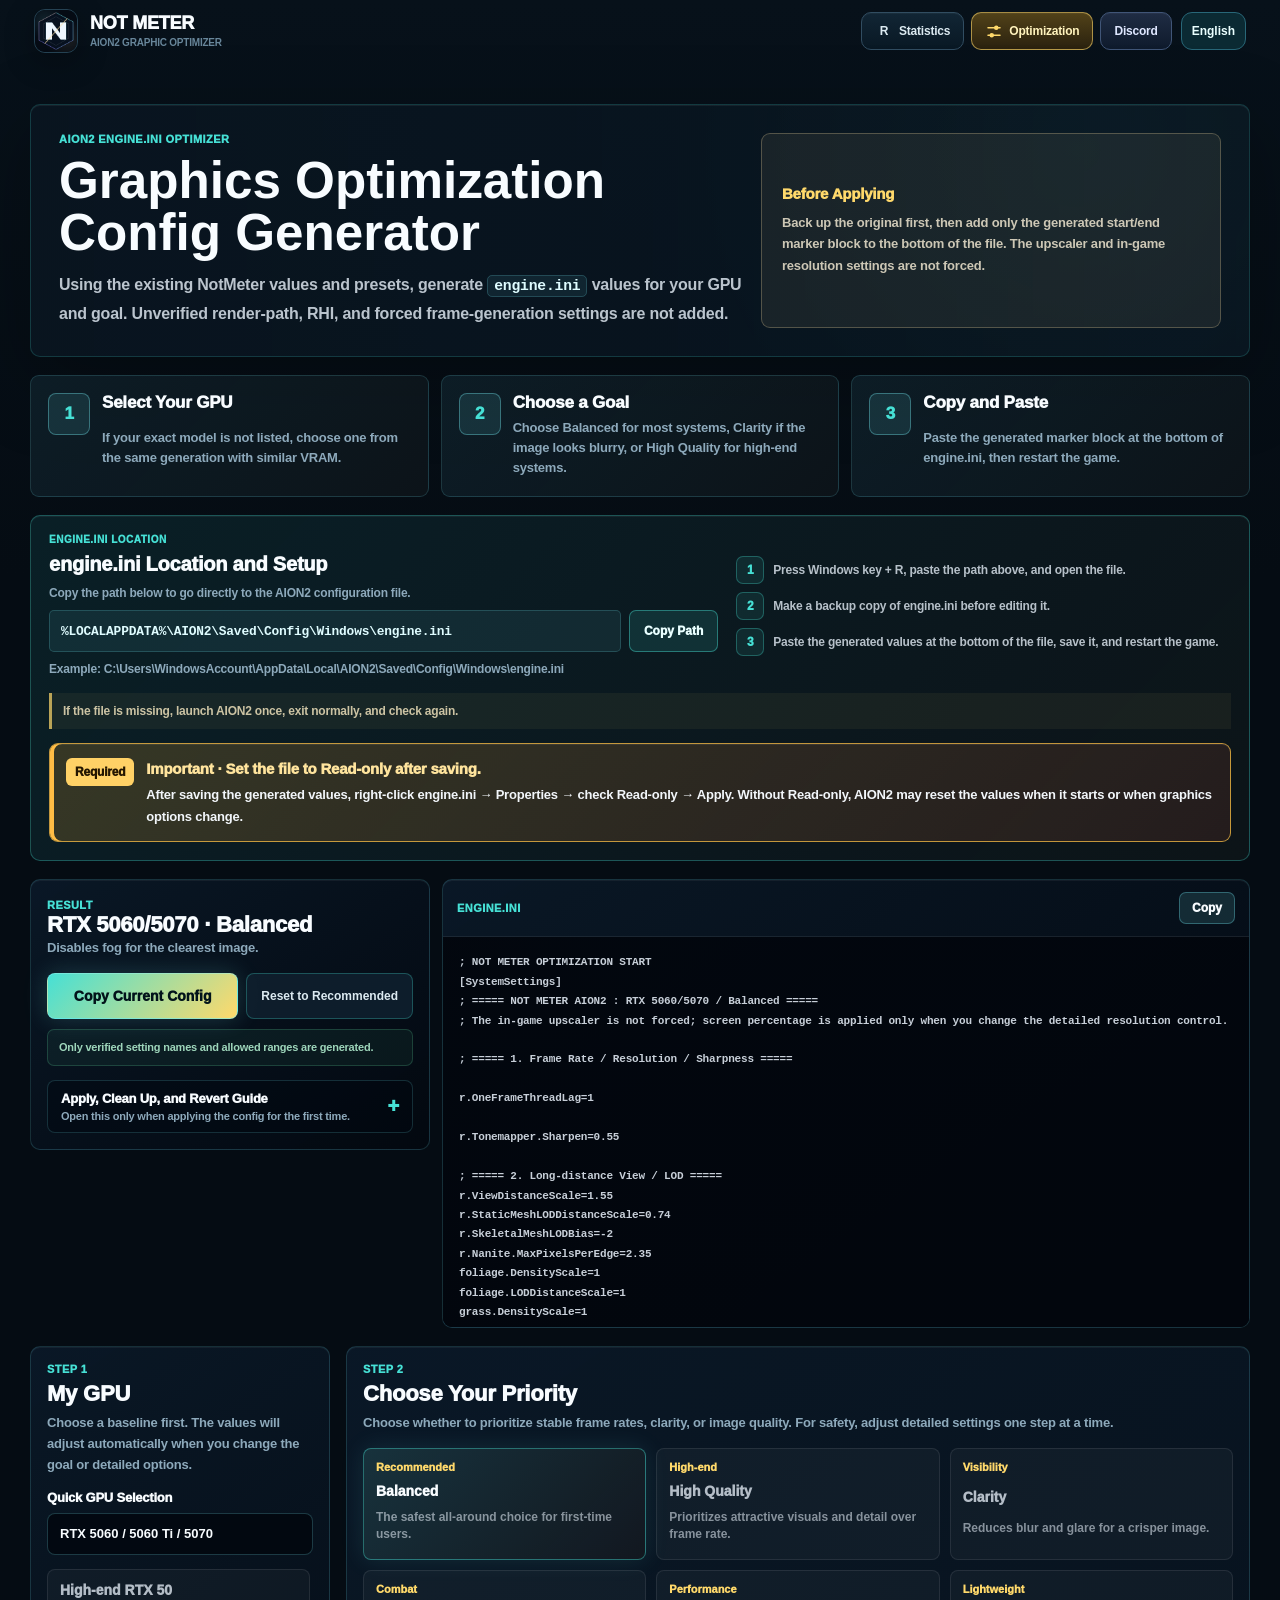
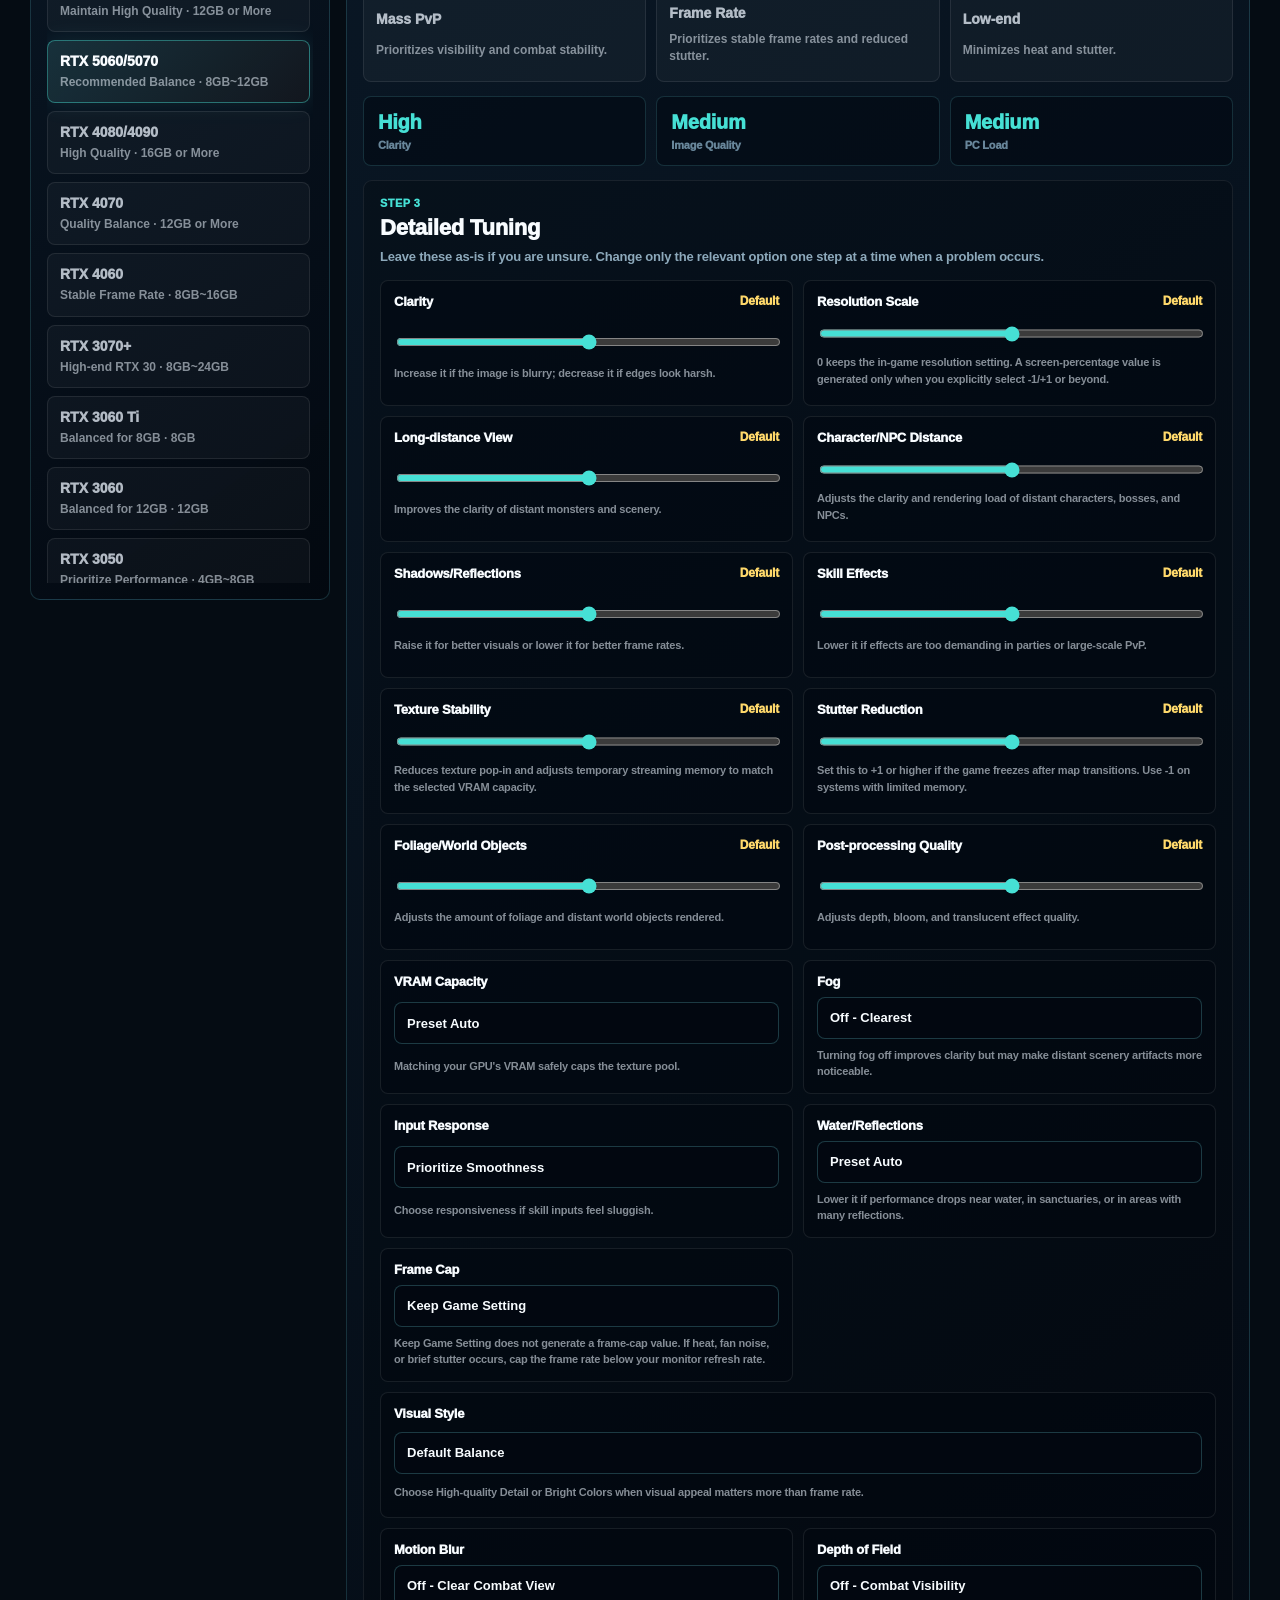
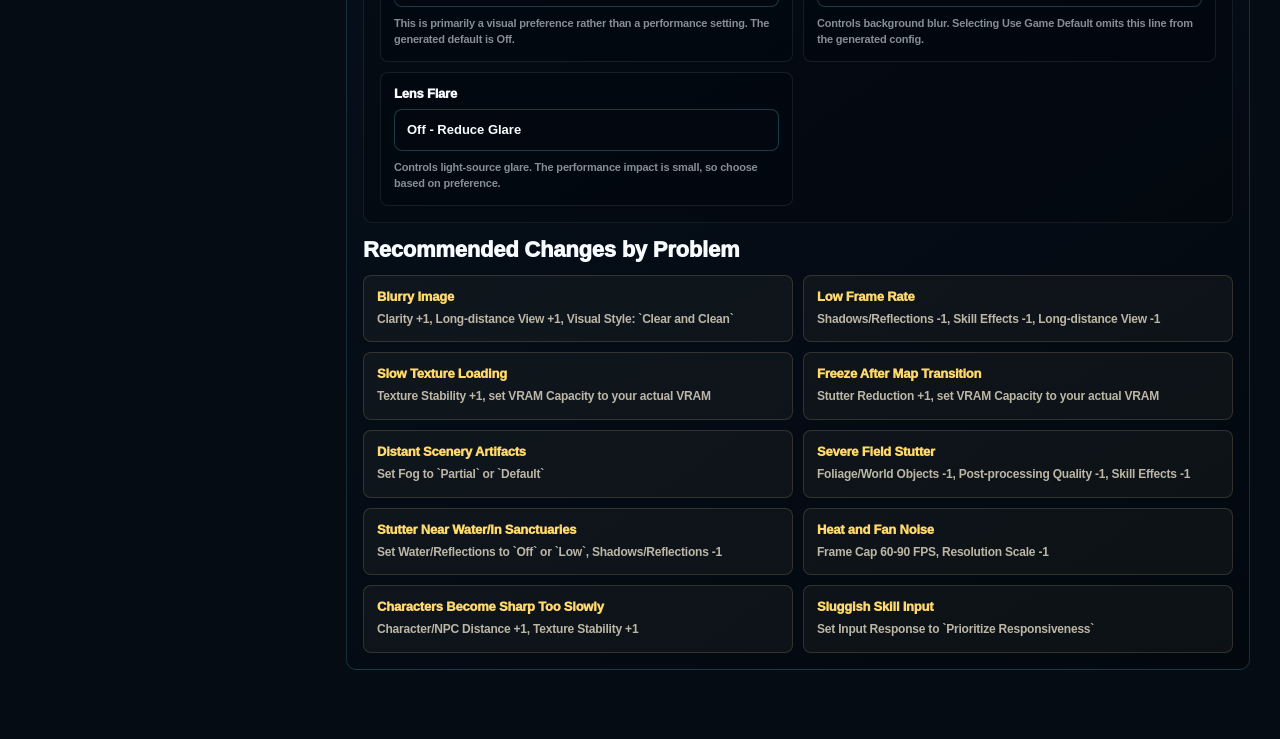
==== docs/optimization.html @ 6a78dea5 "NotMeter 통계 페이지 갱신: optimization.html" ====
<!doctype html>
<html lang="ko">
<head>
  <meta charset="utf-8" />
  <meta name="viewport" content="width=device-width, initial-scale=1" />
  <meta name="theme-color" content="#07111a" />
  <title>아이온2 그래픽 최적화 설정 생성기 | NOT METER</title>
  <meta name="description" content="아이온2 engine.ini 그래픽 최적화 값을 그래픽카드, 목적, 선명도, 해상도 스케일, 캐릭터 표시 거리, 물/반사, 프레임 제한, VRAM 기준에 맞춰 쉽게 생성합니다." />
  <meta name="robots" content="index, follow, max-image-preview:large" />
  <meta name="google-adsense-account" content="ca-pub-7318383767094918" />
  <meta property="og:type" content="website" />
  <meta property="og:title" content="아이온2 그래픽 최적화 설정 생성기" />
  <meta property="og:description" content="기존 NotMeter 최적화 프리셋을 기반으로 안전한 engine.ini 설정을 생성합니다." />
  <meta property="og:url" content="https://notmeter.com/optimization.html" />
  <meta property="og:image" content="https://notmeter.com/assets/og.png" />
  <meta name="twitter:card" content="summary_large_image" />
  <link rel="canonical" href="https://notmeter.com/optimization.html" />
  <link rel="icon" href="./assets/notmeter-icon.png" type="image/png" />
  <script>
    if (new URLSearchParams(location.search).get("embed") === "1") {
      document.documentElement.classList.add("optimization-embed");
    }
  </script>
  <link rel="stylesheet" href="./assets/app.css?v=20260807-2" />
  <link rel="stylesheet" href="./assets/optimization.css?v=20260807-3" />
</head>
<body>
  <div class="page-shell optimization-shell">
    <header class="topbar optimization-topbar">
      <a class="brand optimization-brand" href="./" aria-label="NotMeter 통계 홈">
        <img class="brand-icon" src="./assets/notmeter-icon.png" width="44" height="44" alt="" />
        <span>
          <strong class="optimization-brand-title">NOT METER</strong>
          <small>AION2 GRAPHIC OPTIMIZER</small>
        </span>
      </a>
      <div class="topbar-actions">
        <nav class="service-links optimization-links" aria-label="NotMeter 바로가기">
          <a class="service-link optimization-home-link" href="./">
            <span class="service-link-icon" aria-hidden="true">R</span>
            <span class="service-link-label" data-opt-i18n="ranking">통계</span>
          </a>
          <a class="service-link optimization-link active" href="./optimization.html" aria-current="page">
            <span class="service-link-icon optimization-link-icon" aria-hidden="true">
              <svg viewBox="0 0 24 24" focusable="false">
                <path d="M4 7h9m4 0h3M4 17h3m4 0h9"></path>
                <circle cx="15" cy="7" r="2"></circle>
                <circle cx="9" cy="17" r="2"></circle>
              </svg>
            </span>
            <span class="service-link-label" data-opt-i18n="optimization">최적화</span>
          </a>
          <a class="service-link discord-link" href="https://discord.com/invite/DuAuuhdrwy" target="_blank" rel="noopener noreferrer">
            <span class="service-link-label">Discord</span>
          </a>
        </nav>
        <button class="ghost-button" id="optimizationLanguage" type="button" aria-label="Switch language">EN</button>
      </div>
    </header>

    <main class="optimizer-page">
      <section class="optimizer-title">
        <div>
          <p class="eyebrow">AION2 ENGINE.INI OPTIMIZER</p>
          <h1>그래픽 최적화 설정 생성기</h1>
          <p class="lead">기존 NotMeter 생성값과 프리셋을 기준으로 그래픽카드와 목적에 맞는 <code>engine.ini</code> 값을 생성합니다. 검증되지 않은 렌더 경로·RHI·프레임 생성 강제값은 추가하지 않습니다.</p>
        </div>
        <div class="policy-note">
          <strong>적용 전 확인</strong>
          <span>적용 전 원본을 백업하고, 생성된 시작/종료 마커 블록만 파일 맨 아래에 추가하세요. 업스케일러와 게임 내 해상도 설정은 강제로 바꾸지 않습니다.</span>
        </div>
      </section>

      <section class="quick-steps" aria-label="빠른 적용 순서">
        <article>
          <b>1</b>
          <strong>그래픽카드 선택</strong>
          <p>정확한 모델이 없으면 같은 세대와 VRAM이 비슷한 항목을 선택합니다.</p>
        </article>
        <article>
          <b>2</b>
          <strong>목적 선택</strong>
          <p>대부분은 균형, 화면이 흐리면 선명도, 고사양은 고화질을 선택합니다.</p>
        </article>
        <article>
          <b>3</b>
          <strong>복사 후 붙여넣기</strong>
          <p>생성된 마커 블록을 engine.ini 맨 아래에 붙여넣고 게임을 재실행합니다.</p>
        </article>
      </section>

      <section class="engine-location-card" aria-label="engine.ini 위치와 적용 방법">
        <div class="engine-location-main">
          <div class="engine-location-title">
            <span>ENGINE.INI LOCATION</span>
            <h2>engine.ini 위치와 적용 방법</h2>
            <p>아래 경로를 그대로 복사하면 아이온2 설정 폴더를 바로 찾을 수 있습니다.</p>
          </div>
          <div class="engine-path-row">
            <code>%LOCALAPPDATA%\AION2\Saved\Config\Windows\engine.ini</code>
            <button id="copyPathButton" type="button">경로 복사</button>
          </div>
          <p class="engine-path-example">실제 경로 예시: C:\Users\Windows계정\AppData\Local\AION2\Saved\Config\Windows\engine.ini</p>
        </div>
        <ol class="engine-location-steps">
          <li><b>1</b><span>윈도우키 + R을 누르고 위 경로를 붙여넣어 파일을 엽니다.</span></li>
          <li><b>2</b><span>수정 전 engine.ini를 복사해 백업합니다.</span></li>
          <li><b>3</b><span>생성값을 파일 맨 아래에 붙여넣고 저장한 뒤 게임을 재실행합니다.</span></li>
        </ol>
        <p class="engine-location-note">파일이 보이지 않으면 아이온2를 한 번 실행한 뒤 정상 종료하고 다시 확인하세요.</p>
        <div class="engine-readonly-alert" role="note">
          <b>필수</b>
          <div>
            <strong>중요 · 저장 후 반드시 파일을 읽기 전용으로 설정하세요.</strong>
            <p>생성값을 저장한 뒤 engine.ini 우클릭 → 속성 → 읽기 전용 체크 → 적용 순서로 설정합니다. 읽기 전용을 설정하지 않으면 아이온2 실행 또는 그래픽 옵션 변경 시 적용값이 초기화될 수 있습니다.</p>
          </div>
        </div>
      </section>

      <section class="result-panel" aria-label="생성 결과와 적용 방법">
        <div class="result-card">
          <div class="result-head">
            <span>RESULT</span>
            <h2 id="resultTitle">RTX 5060 / 5070 균형</h2>
            <p id="resultSummary">균형값으로 생성됩니다.</p>
          </div>
          <div class="result-actions">
            <button class="copy-primary" id="copyButton" type="button">현재 설정 복사</button>
            <button class="reset-button" id="resetButton" type="button">추천값으로 초기화</button>
          </div>
          <p class="config-safety-status" id="configSafetyStatus">검증된 설정 이름과 허용 범위만 생성합니다.</p>
          <details class="result-help">
            <summary>
              <span>적용·정리·되돌리기 안내</span>
              <small>처음 적용할 때만 펼쳐보세요.</small>
            </summary>
            <div class="result-help-content">
              <div class="result-steps">
                <h3>적용 방법</h3>
                <ol>
                  <li><b>윈도우키 + R</b>을 누르고 <code>%localappdata%</code> 입력</li>
                  <li><code>AION2\Saved\Config\Windows\engine.ini</code> 열기</li>
                  <li>기존 파일을 복사해 백업</li>
                  <li>구버전의 무마커 NotMeter 설정은 아래 안내대로 먼저 정리</li>
                  <li>기존 마커 블록이 있으면 시작/종료 마커 범위만 교체</li>
                  <li>아래 생성값을 파일 맨 아래에 붙여넣고 게임 재실행</li>
                </ol>
              </div>
              <div class="legacy-box">
                <b>구버전 설정 정리</b>
                <span>engine.ini에서 다음 구버전 제목을 먼저 찾으세요.</span>
                <code>; ===== NOT METER AION2 그래픽 최적화 :</code>
                <span>이 제목이 있으면 새 값을 바로 덧붙이지 마세요. 백업 후 바로 앞 [SystemSettings]부터 구버전의 마지막 r.CreateShadersOnLoad=... 줄까지만 제거하고, 그 범위 밖의 기존 설정은 유지한 뒤 새 마커 블록을 붙여넣으세요.</span>
              </div>
              <div class="rollback-box">
                <b>되돌리기</b>
                <span><code>; NOT METER OPTIMIZATION START</code>부터 <code>; NOT METER OPTIMIZATION END</code>까지만 삭제한 뒤 게임을 다시 실행하세요. engine.ini 전체를 삭제하지 마세요.</span>
              </div>
            </div>
          </details>
        </div>
        <div class="code-card">
          <div class="code-head">
            <span>ENGINE.INI</span>
            <button id="copyButtonSmall" type="button">복사</button>
          </div>
          <pre><code id="configOutput"></code></pre>
        </div>
      </section>

      <section class="optimizer-workspace">
        <aside class="profile-panel" aria-label="그래픽카드 선택">
          <div class="panel-head">
            <span>STEP 1</span>
            <h2>내 그래픽카드</h2>
            <p>먼저 기준값을 정합니다. 이후 목적과 세부 옵션을 바꾸면 이 값이 자동으로 조정됩니다.</p>
          </div>
          <label class="profile-select-label">
            <span>그래픽카드 빠른 선택</span>
            <select id="gpuSelect"></select>
          </label>
          <div class="profile-grid" id="profileGrid" aria-label="그래픽카드 프리셋 목록"></div>
        </aside>

        <section class="builder-panel" aria-label="최적화 설정 조정">
          <div class="panel-head">
            <span>STEP 2</span>
            <h2>원하는 방향 선택</h2>
            <p>프레임 방어, 선명도, 고화질 중 무엇을 우선할지 고릅니다. 세부 조절은 아래에서 한 단계씩만 바꾸는 것이 안전합니다.</p>
          </div>

          <div class="goal-grid" id="goalGrid" aria-label="추천 목적 선택"></div>

          <div class="tuning-summary" aria-label="현재 선택 요약">
            <article>
              <b id="metricClarity">보통</b>
              <span>선명도</span>
            </article>
            <article>
              <b id="metricQuality">보통</b>
              <span>화질</span>
            </article>
            <article>
              <b id="metricLoad">보통</b>
              <span>PC 부하</span>
            </article>
          </div>

          <div class="control-section">
            <div class="section-title">
              <span>STEP 3</span>
              <h2>세부 조절</h2>
              <p>모르면 그대로 두세요. 문제가 있을 때만 해당 항목을 한 단계씩 조절하면 됩니다.</p>
            </div>

            <div class="control-grid">
              <label class="range-control">
                <span>선명도</span>
                <b data-value-label="sharpness">기본</b>
                <input type="range" min="-2" max="2" step="1" value="0" data-tune="sharpness" />
                <small>흐릿하면 올리고, 외곽선이 거칠면 내립니다.</small>
              </label>
              <label class="range-control">
                <span>해상도 스케일</span>
                <b data-value-label="resolution">기본</b>
                <input type="range" min="-2" max="2" step="1" value="0" data-tune="resolution" />
                <small>0은 게임 내 해상도 설정을 유지합니다. -1/+1 이상을 직접 선택할 때만 화면 비율 값을 생성합니다.</small>
              </label>
              <label class="range-control">
                <span>원거리 시야</span>
                <b data-value-label="distance">기본</b>
                <input type="range" min="-2" max="2" step="1" value="0" data-tune="distance" />
                <small>멀리 있는 몬스터와 배경을 더 선명하게 봅니다.</small>
              </label>
              <label class="range-control">
                <span>캐릭터/NPC 거리</span>
                <b data-value-label="characterDistance">기본</b>
                <input type="range" min="-2" max="2" step="1" value="0" data-tune="characterDistance" />
                <small>멀리 있는 캐릭터, 보스, NPC의 선명도와 표현 부담을 조절합니다.</small>
              </label>
              <label class="range-control">
                <span>그림자/반사</span>
                <b data-value-label="lighting">기본</b>
                <input type="range" min="-2" max="2" step="1" value="0" data-tune="lighting" />
                <small>화질을 올리면 예쁘고, 내리면 프레임이 좋아집니다.</small>
              </label>
              <label class="range-control">
                <span>스킬 이펙트</span>
                <b data-value-label="effects">기본</b>
                <input type="range" min="-2" max="2" step="1" value="0" data-tune="effects" />
                <small>파티/쟁에서 이펙트가 부담되면 낮춥니다.</small>
              </label>
              <label class="range-control">
                <span>텍스처 안정성</span>
                <b data-value-label="texture">기본</b>
                <input type="range" min="-2" max="2" step="1" value="0" data-tune="texture" />
                <small>텍스처 팝인을 줄이고 VRAM에 맞춰 임시 스트리밍 메모리도 함께 조절합니다.</small>
              </label>
              <label class="range-control">
                <span>순간 끊김 방지</span>
                <b data-value-label="stutter">기본</b>
                <input type="range" min="-2" max="2" step="1" value="0" data-tune="stutter" />
                <small>맵 이동 직후 멈춤이 있으면 +1 이상으로 올립니다. 메모리가 부족한 PC는 -1을 사용합니다.</small>
              </label>
              <label class="range-control">
                <span>수풀/필드 오브젝트</span>
                <b data-value-label="foliage">기본</b>
                <input type="range" min="-2" max="2" step="1" value="0" data-tune="foliage" />
                <small>필드 수풀과 원거리 오브젝트 표현량을 조절합니다.</small>
              </label>
              <label class="range-control">
                <span>후처리 깊이</span>
                <b data-value-label="postprocess">기본</b>
                <input type="range" min="-2" max="2" step="1" value="0" data-tune="postprocess" />
                <small>공간감, 빛 번짐, 투명 이펙트 품질을 조절합니다.</small>
              </label>
              <label class="select-control">
                <span>VRAM 기준</span>
                <select data-tune="vram">
                  <option value="auto">프리셋 자동</option>
                  <option value="4">4GB</option>
                  <option value="6">6GB</option>
                  <option value="8">8GB</option>
                  <option value="12">12GB</option>
                  <option value="16">16GB 이상</option>
                </select>
                <small>그래픽카드 VRAM에 맞추면 텍스처 풀을 안전하게 제한합니다.</small>
              </label>
              <label class="select-control">
                <span>안개</span>
                <select data-tune="fog">
                  <option value="off">끄기 - 가장 선명</option>
                  <option value="soft">일부 유지 - 배경 깨짐 완화</option>
                  <option value="on">기본 유지 - 자연스러움</option>
                </select>
                <small>안개를 끄면 선명하지만 멀리 있는 배경 깨짐이 더 보일 수 있습니다.</small>
              </label>
              <label class="select-control">
                <span>입력 반응</span>
                <select data-tune="latency">
                  <option value="smooth">부드러움 우선</option>
                  <option value="responsive">반응속도 우선</option>
                </select>
                <small>스킬 입력 체감이 둔하면 반응속도 우선을 선택합니다.</small>
              </label>
              <label class="select-control">
                <span>물/반사</span>
                <select data-tune="water">
                  <option value="auto">프리셋 자동</option>
                  <option value="off">끄기 - 프레임 우선</option>
                  <option value="low">낮게 - 균형</option>
                  <option value="quality">품질 - 화면 우선</option>
                </select>
                <small>물가, 성역, 반사 많은 지역에서 렉이 있으면 낮춥니다.</small>
              </label>
              <label class="select-control">
                <span>프레임 제한</span>
                <select data-tune="frameLimit">
                  <option value="auto">게임 설정 유지</option>
                  <option value="60">60 FPS</option>
                  <option value="90">90 FPS</option>
                  <option value="120">120 FPS</option>
                  <option value="144">144 FPS</option>
                  <option value="165">165 FPS</option>
                  <option value="240">240 FPS</option>
                </select>
                <small>게임 설정 유지는 프레임 값을 생성하지 않습니다. 발열, 팬소음, 순간 끊김이 있으면 모니터 주사율보다 낮게 제한합니다.</small>
              </label>
              <label class="select-control is-wide">
                <span>화면 분위기</span>
                <select data-tune="mood">
                  <option value="neutral">기본 균형</option>
                  <option value="clean">선명하고 깨끗하게</option>
                  <option value="vivid">화사한 색감</option>
                  <option value="cinematic">고화질 질감</option>
                  <option value="natural">자연스러운 원본 느낌</option>
                </select>
                <small>프레임보다 보기 좋은 화면이 중요하면 고화질 질감이나 화사한 색감을 선택합니다.</small>
              </label>
              <label class="select-control">
                <span>모션 블러</span>
                <select data-tune="motionBlur">
                  <option value="off">끄기 - 선명한 전투 화면</option>
                  <option value="low">낮게 - 움직임 표현 유지</option>
                  <option value="game">게임 기본값 유지</option>
                </select>
                <small>프레임보다 화면 취향에 가까운 항목입니다. 기본 생성값은 끄기입니다.</small>
              </label>
              <label class="select-control">
                <span>심도 효과</span>
                <select data-tune="depthOfField">
                  <option value="off">끄기 - 전투 시인성</option>
                  <option value="on">켜기 - 연출 유지</option>
                  <option value="game">게임 기본값 유지</option>
                </select>
                <small>배경 흐림 연출입니다. 게임 기본값을 선택하면 해당 줄을 생성하지 않습니다.</small>
              </label>
              <label class="select-control">
                <span>렌즈 플레어</span>
                <select data-tune="lensFlare">
                  <option value="off">끄기 - 번짐 감소</option>
                  <option value="on">켜기 - 광원 연출</option>
                  <option value="game">게임 기본값 유지</option>
                </select>
                <small>광원 번짐 효과입니다. 성능 차이는 작고 화면 취향에 따라 선택합니다.</small>
              </label>
            </div>
          </div>

          <div class="problem-guide" aria-label="문제별 조절 방법">
            <h2>문제별로 이렇게 바꾸세요</h2>
            <div>
              <article><b>화면이 흐릿함</b><span>선명도 +1, 원거리 시야 +1, 화면 분위기 `선명하고 깨끗하게`</span></article>
              <article><b>프레임이 떨어짐</b><span>그림자/반사 -1, 스킬 이펙트 -1, 원거리 시야 -1</span></article>
              <article><b>텍스처가 늦게 뜸</b><span>텍스처 안정성 +1, VRAM 기준을 실제 VRAM으로 선택</span></article>
              <article><b>맵 이동 직후 화면이 멈춤</b><span>순간 끊김 방지 +1, VRAM 기준을 실제 VRAM으로 선택</span></article>
              <article><b>배경 깨짐이 거슬림</b><span>안개를 `일부 유지` 또는 `기본 유지`로 변경</span></article>
              <article><b>필드에서 렉이 심함</b><span>수풀/필드 오브젝트 -1, 후처리 깊이 -1, 스킬 이펙트 -1</span></article>
              <article><b>물가/성역에서 렉</b><span>물/반사를 `끄기` 또는 `낮게`, 그림자/반사 -1</span></article>
              <article><b>발열과 팬소음</b><span>프레임 제한 60~90 FPS, 해상도 스케일 -1</span></article>
              <article><b>캐릭터가 늦게 선명해짐</b><span>캐릭터/NPC 거리 +1, 텍스처 안정성 +1</span></article>
              <article><b>스킬 입력이 둔함</b><span>입력 반응을 `반응속도 우선`으로 변경</span></article>
            </div>
          </div>
        </section>

      </section>
    </main>
  </div>

  <script src="./assets/optimization-copy.js?v=20260807-3"></script>
  <script src="./assets/optimization.js?v=20260807-4"></script>
</body>
</html>
---- docs/assets/app.css ----
:root {
  color-scheme: dark;
  --bg: #050c13;
  --surface: #091520;
  --surface-2: #0c1a27;
  --surface-3: #102230;
  --line: #1e394c;
  --line-soft: #142a39;
  --text: #f3f8fb;
  --muted: #8da9bb;
  --muted-2: #68869a;
  --accent: #46e0d5;
  --accent-strong: #25c6bc;
  --cyan: #55d7ff;
  --yellow: #ffd96b;
  --danger: #ff6877;
  --radius: 12px;
  --font: "Pretendard", "SUIT", "Noto Sans KR", "Segoe UI", sans-serif;
}

html[lang="zh-TW"] {
  --font: "Noto Sans TC", "PingFang TC", "Microsoft JhengHei", "Segoe UI", sans-serif;
}

* {
  box-sizing: border-box;
}

html {
  min-width: 0;
  background: var(--bg);
}

body {
  min-height: 100vh;
  margin: 0;
  overflow-x: hidden;
  background:
    radial-gradient(circle at 50% -18%, rgba(25, 83, 105, 0.18), transparent 39rem),
    linear-gradient(180deg, #07111a 0%, var(--bg) 36rem);
  color: var(--text);
  font-family: var(--font);
  font-size: 14px;
  font-weight: 600;
  letter-spacing: -0.015em;
}

body.detail-open {
  overflow: hidden;
}

body.field-boss-view .filter-panel,
body.field-boss-view .custom-cp-panel,
body.field-boss-view .snapshot-bar,
body.field-boss-view .weekly-guide,
body.field-boss-view .ranking-panel {
  display: none !important;
}

body.class-top10-view .filter-panel,
body.class-top10-view .custom-cp-panel,
body.class-top10-view .snapshot-bar,
body.class-top10-view .weekly-guide,
body.class-top10-view .ranking-panel {
  display: none !important;
}

body.optimization-view .filter-panel,
body.optimization-view .custom-cp-panel,
body.optimization-view .snapshot-bar,
body.optimization-view .weekly-guide,
body.optimization-view .ranking-panel {
  display: none !important;
}

button,
select,
input {
  font: inherit;
}

button,
select,
input,
.job-row {
  -webkit-tap-highlight-color: transparent;
}

.ambient {
  position: fixed;
  z-index: -1;
  width: 34rem;
  height: 34rem;
  border-radius: 50%;
  filter: blur(100px);
  opacity: 0.11;
  pointer-events: none;
}

.ambient-one {
  top: 16%;
  left: -24rem;
  background: #34d5ff;
}

.ambient-two {
  right: -25rem;
  bottom: 6%;
  background: #41dacb;
}

.app-shell {
  width: min(1220px, calc(100% - 28px));
  min-height: 100vh;
  margin: 0 auto;
  padding: 18px 0 28px;
}

.sponsor-rail {
  position: absolute;
  top: 94px;
  left: calc(50% + 626px);
  z-index: 2;
  display: none;
  width: 300px;
}

.sponsor-mobile {
  display: none;
  margin: 0 0 10px;
}

.sponsor-ad-link {
  position: relative;
  display: block;
  overflow: hidden;
  width: 300px;
  height: 600px;
  border: 1px solid rgba(223, 179, 63, 0.45);
  border-radius: 14px;
  background: #080b0d;
  box-shadow: 0 18px 54px rgba(0, 0, 0, 0.36);
  transition: border-color 140ms ease, box-shadow 140ms ease, transform 140ms ease;
}

.sponsor-ad-link:hover {
  border-color: rgba(255, 211, 92, 0.78);
  box-shadow: 0 22px 62px rgba(0, 0, 0, 0.48);
  transform: translateY(-2px);
}

.sponsor-ad-link:focus-visible {
  outline: 2px solid var(--accent);
  outline-offset: 3px;
}

.sponsor-ad-link img {
  display: block;
  width: 100%;
  height: 100%;
  object-fit: cover;
}

.sponsor-mobile-link {
  position: relative;
  display: block;
  overflow: hidden;
  width: 100%;
  aspect-ratio: 2 / 1;
  border: 1px solid rgba(223, 179, 63, 0.45);
  border-radius: 11px;
  background: #080b0d;
  box-shadow: 0 12px 34px rgba(0, 0, 0, 0.3);
}

.sponsor-mobile-link:focus-visible {
  outline: 2px solid var(--accent);
  outline-offset: 2px;
}

.sponsor-mobile-link img {
  display: block;
  width: 100%;
  height: 100%;
  object-fit: cover;
}

.sponsor-ad-badge {
  position: absolute;
  top: 8px;
  right: 8px;
  z-index: 1;
  padding: 4px 7px;
  border: 1px solid rgba(255, 255, 255, 0.2);
  border-radius: 999px;
  background: rgba(0, 0, 0, 0.68);
  color: rgba(255, 255, 255, 0.82);
  font-size: 10px;
  font-weight: 700;
  letter-spacing: 0;
}

body.detail-open .sponsor-rail,
body.detail-open .sponsor-mobile {
  visibility: hidden;
}

@media (min-width: 1900px) {
  .sponsor-rail {
    display: block;
  }
}

@media (max-width: 600px) {
  .sponsor-mobile {
    display: block;
  }
}

.topbar {
  display: flex;
  align-items: center;
  justify-content: space-between;
  min-height: 62px;
  margin-bottom: 14px;
  padding: 0 4px;
}

.brand {
  display: flex;
  min-width: 0;
  align-items: center;
  gap: 13px;
}

.brand-icon {
  width: 44px;
  height: 44px;
  flex: 0 0 auto;
  border: 1px solid #254253;
  border-radius: 11px;
  background: #07131d;
  object-fit: contain;
  box-shadow: 0 8px 30px rgba(0, 0, 0, 0.28);
}

h1,
h2,
p {
  margin: 0;
}

.brand h1 {
  overflow: hidden;
  color: #f8fbfd;
  font-size: clamp(19px, 2.4vw, 24px);
  font-weight: 900;
  line-height: 1.15;
  text-overflow: ellipsis;
  white-space: nowrap;
}

.brand p {
  margin-top: 5px;
  color: #8eadc0;
  font-size: 12.5px;
  font-weight: 700;
}

.topbar-actions {
  display: flex;
  align-items: center;
  gap: 9px;
}

.service-links {
  display: flex;
  align-items: center;
  gap: 7px;
}

.service-link {
  display: inline-flex;
  height: 38px;
  align-items: center;
  justify-content: center;
  gap: 6px;
  padding: 0 13px;
  border: 1px solid #314d61;
  border-radius: 10px;
  background: linear-gradient(180deg, rgba(18, 38, 54, 0.96), rgba(9, 24, 36, 0.96));
  color: #dceaf1;
  cursor: pointer;
  font-size: 12px;
  font-weight: 900;
  line-height: 1;
  text-decoration: none;
  white-space: nowrap;
  box-shadow: inset 0 1px rgba(255, 255, 255, 0.035);
  transition: border-color 120ms ease, background 120ms ease, color 120ms ease;
}

.optimization-link-icon {
  color: var(--yellow);
  line-height: 1;
}

.optimization-link-icon svg {
  fill: none;
  stroke: currentColor;
  stroke-linecap: round;
  stroke-linejoin: round;
  stroke-width: 2;
}

.optimization-link:hover,
.optimization-link:focus-visible,
.optimization-link.active {
  border-color: rgba(255, 217, 107, 0.58);
  background: linear-gradient(180deg, rgba(83, 67, 25, 0.98), rgba(43, 34, 15, 0.98));
  color: #fff3bd;
}

.service-link-icon {
  display: grid;
  width: 18px;
  height: 18px;
  flex: 0 0 auto;
  place-items: center;
}

.service-link-icon svg {
  display: block;
  width: 18px;
  height: 18px;
  fill: currentColor;
  transform: translateY(0.5px);
}

.download-icon svg {
  fill: none;
  stroke: currentColor;
  stroke-linecap: round;
  stroke-linejoin: round;
  stroke-width: 2.2;
}

.field-boss-link-icon img {
  display: block;
  width: 18px;
  height: 18px;
  object-fit: contain;
}

.service-link-label {
  display: block;
  height: 18px;
  line-height: 18px;
}

.discord-link {
  border-color: #405577;
  background: linear-gradient(180deg, rgba(32, 45, 69, 0.96), rgba(15, 27, 45, 0.96));
  color: #dfe7ff;
}

.field-boss-link {
  border-color: #6f3d49;
  background: linear-gradient(180deg, rgba(76, 31, 42, 0.96), rgba(38, 18, 28, 0.96));
  color: #ffe4e8;
}

.class-top10-link {
  border-color: #80672a;
  background: linear-gradient(180deg, rgba(74, 58, 20, 0.96), rgba(38, 30, 13, 0.96));
  color: #ffe9a0;
}

.class-top10-link:hover,
.class-top10-link.active {
  border-color: #d1a93d;
  background: linear-gradient(180deg, rgba(103, 79, 24, 0.98), rgba(52, 40, 15, 0.98));
  color: #fff7d1;
}

.class-top10-link-icon {
  border: 1px solid rgba(255, 220, 105, 0.55);
  border-radius: 5px;
  color: #ffdd69;
  font-size: 8px;
  font-variant-numeric: tabular-nums;
  font-weight: 950;
}

.field-boss-link:hover,
.field-boss-link.active {
  border-color: #dc6979;
  background: linear-gradient(180deg, rgba(108, 39, 53, 0.98), rgba(55, 22, 34, 0.98));
  color: #fff;
}

.download-link {
  border-color: #28736f;
  background: linear-gradient(180deg, rgba(20, 70, 69, 0.94), rgba(10, 42, 44, 0.96));
  color: #dffffb;
}

.optimization-surface {
  display: grid;
  gap: 10px;
  margin-bottom: 14px;
}

.optimization-surface[hidden] {
  display: none;
}

.optimization-surface-heading {
  display: flex;
  min-height: 70px;
  align-items: center;
  justify-content: space-between;
  gap: 18px;
  padding: 13px 15px;
  border: 1px solid rgba(255, 217, 107, 0.3);
  border-radius: var(--radius);
  background:
    linear-gradient(115deg, rgba(255, 217, 107, 0.075), transparent 32rem),
    rgba(9, 22, 33, 0.96);
  box-shadow: inset 4px 0 0 rgba(255, 217, 107, 0.88);
}

.optimization-surface-heading > div {
  min-width: 0;
}

.optimization-surface-kicker {
  display: block;
  margin-bottom: 4px;
  color: #d8b84f;
  font-size: 9px;
  font-weight: 950;
  letter-spacing: 0.15em;
}

.optimization-surface-heading h2 {
  color: #fff8df;
  font-size: 18px;
  font-weight: 950;
}

.optimization-surface-heading p {
  margin-top: 5px;
  color: var(--muted);
  font-size: 11.5px;
  font-weight: 650;
  line-height: 1.5;
}

.optimization-frame-shell {
  min-width: 0;
  overflow: hidden;
}

.optimization-frame-shell iframe {
  display: block;
  width: 100%;
  min-height: 820px;
  border: 0;
  background: transparent;
}

.discord-link:hover {
  border-color: #627dab;
  background: linear-gradient(180deg, rgba(44, 59, 89, 0.98), rgba(20, 35, 57, 0.98));
  color: #fff;
}

.download-link:hover {
  border-color: #39aaa2;
  background: linear-gradient(180deg, rgba(24, 91, 87, 0.98), rgba(11, 52, 53, 0.98));
  color: #fff;
}

.service-link:focus-visible {
  outline: 2px solid var(--accent);
  outline-offset: 2px;
}

.live-pill,
.ghost-button {
  min-height: 38px;
  border: 1px solid #286778;
  border-radius: 11px;
  background: rgba(12, 47, 56, 0.84);
  color: #eaffff;
}

.live-pill {
  display: flex;
  align-items: center;
  gap: 8px;
  padding: 0 14px;
  white-space: nowrap;
}

.live-pill strong {
  color: #fff;
  font-weight: 900;
}

.live-dot {
  width: 7px;
  height: 7px;
  border-radius: 50%;
  background: var(--accent);
  box-shadow: 0 0 10px rgba(70, 224, 213, 0.8);
}

.ghost-button {
  display: inline-flex;
  flex: 0 0 auto;
  align-items: center;
  justify-content: center;
  min-width: 42px;
  padding: 0 10px;
  cursor: pointer;
  font-size: 12px;
  font-weight: 900;
  white-space: nowrap;
  word-break: keep-all;
  transition: border-color 120ms ease, background 120ms ease;
}

.ghost-button:hover {
  border-color: #42b4bf;
  background: rgba(18, 65, 74, 0.96);
}

.field-boss-surface {
  display: grid;
  gap: 10px;
  margin-bottom: 14px;
}

.field-boss-surface[hidden] {
  display: none;
}

.field-boss-heading,
.field-boss-controls,
.field-boss-snapshot,
.field-boss-content {
  border: 1px solid var(--line);
  border-radius: var(--radius);
  background: rgba(9, 22, 33, 0.94);
}

.field-boss-heading {
  display: flex;
  min-height: 64px;
  align-items: center;
  justify-content: space-between;
  gap: 18px;
  padding: 12px 14px;
  box-shadow: inset 4px 0 0 #e66e7f;
}

.field-boss-heading-copy {
  display: flex;
  min-width: 0;
  align-items: center;
  gap: 12px;
}

.field-boss-heading-icon {
  display: grid;
  width: 42px;
  height: 42px;
  flex: 0 0 auto;
  place-items: center;
  border: 1px solid rgba(230, 110, 127, 0.5);
  border-radius: 10px;
  background: rgba(80, 25, 37, 0.62);
}

.field-boss-heading-icon img {
  width: 29px;
  height: 29px;
  object-fit: contain;
}

.field-boss-heading h2 {
  color: #f8fbfd;
  font-size: 17px;
  font-weight: 900;
}

.field-boss-heading p {
  margin-top: 5px;
  color: var(--muted);
  font-size: 11.5px;
}

.field-boss-back-button {
  min-width: 142px;
}

.field-boss-controls {
  display: grid;
  grid-template-columns: minmax(260px, 1fr) auto;
  align-items: end;
  gap: 10px;
  padding: 10px 14px;
}

.field-boss-server-field {
  position: relative;
}

.field-boss-server-field > label {
  padding-left: 2px;
  color: #7f9bac;
  font-size: 10.5px;
  font-weight: 800;
}

.field-boss-server-search {
  position: relative;
}

.field-boss-server-search-icon {
  position: absolute;
  z-index: 1;
  top: 50%;
  left: 13px;
  width: 11px;
  height: 11px;
  border: 2px solid #6e93a5;
  border-radius: 50%;
  pointer-events: none;
  transform: translateY(-58%);
}

.field-boss-server-search-icon::after {
  position: absolute;
  right: -5px;
  bottom: -3px;
  width: 5px;
  height: 2px;
  border-radius: 2px;
  background: #6e93a5;
  content: "";
  transform: rotate(45deg);
}

.field-boss-server-search input {
  width: 100%;
  height: 38px;
  padding: 0 12px 0 36px;
  border: 1px solid #29485d;
  border-radius: 8px;
  outline: none;
  background: #0b1925;
  color: #f3f8fb;
  font: inherit;
  font-size: 13px;
  font-weight: 800;
}

.field-boss-server-search input:focus {
  border-color: #3ccdc4;
  box-shadow: 0 0 0 2px rgba(60, 205, 196, 0.13);
}

.field-boss-server-results {
  position: absolute;
  z-index: 80;
  top: calc(100% + 6px);
  right: 0;
  left: 0;
  display: grid;
  max-height: 268px;
  grid-template-columns: repeat(2, minmax(0, 1fr));
  gap: 5px;
  padding: 7px;
  overflow-y: auto;
  border: 1px solid #31566a;
  border-radius: 9px;
  background: rgba(7, 18, 27, 0.99);
  box-shadow: 0 16px 38px rgba(0, 0, 0, 0.46);
}

.field-boss-server-option {
  display: flex;
  min-width: 0;
  height: 34px;
  align-items: center;
  justify-content: space-between;
  gap: 8px;
  padding: 0 10px;
  border: 1px solid #203e50;
  border-radius: 7px;
  background: #0c1d2a;
  color: #dcebf2;
  cursor: pointer;
  text-align: left;
}

.field-boss-server-option:hover,
.field-boss-server-option.active {
  border-color: #3ccdc4;
  background: rgba(21, 65, 72, 0.98);
  color: #ffffff;
}

.field-boss-server-option[aria-selected="true"] {
  box-shadow: inset 3px 0 0 #e66e7f;
}

.field-boss-server-option strong {
  overflow: hidden;
  font-size: 12px;
  font-weight: 900;
  text-overflow: ellipsis;
  white-space: nowrap;
}

.field-boss-server-option span {
  flex: 0 0 auto;
  color: #7293a5;
  font-size: 9.5px;
  font-weight: 800;
}

.field-boss-server-no-results {
  grid-column: 1 / -1;
  padding: 13px 10px;
  color: var(--muted);
  font-size: 11px;
  font-weight: 800;
  text-align: center;
}

.field-boss-snapshot {
  display: flex;
  min-height: 54px;
  align-items: center;
  justify-content: space-between;
  gap: 18px;
  padding: 10px 14px 10px 18px;
  border-color: #315060;
  background: rgba(8, 27, 39, 0.88);
  box-shadow: inset 4px 0 0 #e66e7f;
}

.field-boss-snapshot[hidden] {
  display: none;
}

.field-boss-snapshot > div:first-child {
  min-width: 0;
}

.field-boss-snapshot strong {
  display: block;
  overflow: hidden;
  color: #f2f8fb;
  font-size: 13px;
  font-weight: 900;
  text-overflow: ellipsis;
  white-space: nowrap;
}

.field-boss-snapshot span {
  display: block;
  margin-top: 3px;
  color: var(--muted);
  font-size: 10.5px;
}

.field-boss-snapshot-meta {
  flex: 0 0 auto;
  text-align: right;
}

.field-boss-snapshot-meta strong {
  color: #f3c2c9;
}

.field-boss-state {
  display: flex;
  min-height: 230px;
  align-items: center;
  justify-content: center;
  gap: 10px;
  flex-direction: column;
  border: 1px solid var(--line);
  border-radius: var(--radius);
  background: rgba(7, 17, 26, 0.76);
  color: var(--muted);
  text-align: center;
}

.field-boss-state[hidden] {
  display: none;
}

.field-boss-error-state strong {
  color: #f1f7fa;
  font-size: 15px;
}

.field-boss-error-state p {
  color: #91aebe;
  font-size: 11px;
}

.field-boss-content {
  overflow: hidden;
}

.field-boss-content[hidden] {
  display: none;
}

.field-boss-tabs {
  display: grid;
  grid-template-columns: repeat(6, minmax(0, 1fr));
  gap: 7px;
  padding: 10px;
  border-bottom: 1px solid var(--line);
  background: #0a1722;
}

.field-boss-tab {
  display: inline-flex;
  min-width: 0;
  height: 38px;
  align-items: center;
  justify-content: center;
  gap: 6px;
  padding: 0 8px;
  border: 1px solid #2a4355;
  border-radius: 9px;
  background: rgba(17, 35, 49, 0.8);
  color: #91a8b7;
  cursor: pointer;
  font-size: 11px;
  font-weight: 900;
  white-space: nowrap;
}

.field-boss-tab-count {
  min-width: 19px;
  padding: 2px 5px;
  border-radius: 999px;
  background: rgba(255, 255, 255, 0.06);
  color: #b5c8d2;
  font-size: 9px;
}

.field-boss-tab.has-data {
  border-color: rgba(104, 177, 185, 0.52);
  color: #d7edf0;
}

.field-boss-tab.active {
  border-color: #e66e7f;
  background: rgba(120, 39, 55, 0.5);
  color: #fff;
  box-shadow: inset 0 0 0 1px rgba(255, 167, 178, 0.12);
}

.field-boss-list {
  display: grid;
  grid-template-columns: repeat(2, minmax(0, 1fr));
  gap: 8px;
  padding: 10px;
}

.field-boss-row {
  display: grid;
  min-width: 0;
  min-height: 62px;
  grid-template-columns: 42px minmax(0, 1fr) auto;
  align-items: center;
  gap: 8px;
  padding: 8px 11px;
  border: 1px solid rgba(119, 151, 177, 0.31);
  border-radius: 10px;
  background: rgba(17, 30, 44, 0.88);
}

.field-boss-row.no-time {
  border-color: rgba(119, 151, 177, 0.16);
  background: rgba(13, 23, 34, 0.62);
}

.field-boss-row-icon {
  display: grid;
  width: 34px;
  height: 34px;
  place-items: center;
}

.field-boss-row-icon img {
  width: 27px;
  height: 27px;
  object-fit: contain;
}

.field-boss-row.no-time .field-boss-row-icon {
  opacity: 0.46;
}

.field-boss-row-copy {
  min-width: 0;
}

.field-boss-row-copy strong,
.field-boss-row-copy span {
  display: block;
  overflow: hidden;
  text-overflow: ellipsis;
  white-space: nowrap;
}

.field-boss-row-copy strong {
  color: #eff6fa;
  font-size: 12px;
  font-weight: 900;
}

.field-boss-row-copy span {
  margin-top: 4px;
  color: #7e97a8;
  font-size: 9.5px;
}

.field-boss-row.no-time .field-boss-row-copy strong {
  color: #7f91a0;
}

.field-boss-remaining {
  min-width: 118px;
  color: #65ddd4;
  font-family: "Consolas", "Malgun Gothic", monospace;
  font-size: 11.5px;
  font-weight: 900;
  text-align: right;
  white-space: nowrap;
}

.field-boss-remaining.warning {
  color: #ffd36e;
}

.field-boss-remaining.soon,
.field-boss-remaining.reached {
  color: #ff7d8c;
}

.field-boss-remaining.no-time {
  color: #657d8c;
  font-family: var(--font);
  font-size: 10px;
}

.filter-panel {
  display: grid;
  grid-template-columns: 1.45fr 1.15fr 0.86fr 0.86fr auto;
  gap: 12px;
  padding: 12px 14px;
  border: 1px solid var(--line);
  border-radius: var(--radius);
  background: rgba(9, 22, 33, 0.94);
  box-shadow: 0 14px 48px rgba(0, 0, 0, 0.16);
}

.filter-field {
  display: grid;
  min-width: 0;
  gap: 6px;
}

.filter-field > span {
  padding-left: 2px;
  color: #7f9bac;
  font-size: 10.5px;
  font-weight: 800;
}

select {
  width: 100%;
  height: 38px;
  padding: 0 38px 0 12px;
  border: 1px solid #29485d;
  border-radius: 8px;
  outline: none;
  background:
    linear-gradient(45deg, transparent 50%, #7998a9 50%) calc(100% - 15px) 16px / 5px 5px no-repeat,
    linear-gradient(135deg, #7998a9 50%, transparent 50%) calc(100% - 10px) 16px / 5px 5px no-repeat,
    #0b1925;
  color: #f3f8fb;
  font-size: 13px;
  font-weight: 800;
  appearance: none;
}

select:focus-visible,
button:focus-visible,
.job-row:focus-visible {
  outline: 2px solid var(--accent);
  outline-offset: 2px;
}

.refresh-button {
  display: inline-flex;
  align-items: center;
  justify-content: center;
  align-self: end;
  height: 38px;
  gap: 7px;
  padding: 0 17px;
  border: 1px solid #51d8d0;
  border-radius: 9px;
  background: linear-gradient(180deg, #55e1d7, #3ccdc4);
  color: #052224;
  cursor: pointer;
  font-size: 12px;
  font-weight: 900;
  box-shadow: 0 8px 22px rgba(44, 204, 195, 0.13);
  transition: filter 120ms ease, transform 120ms ease;
}

.refresh-button:hover {
  filter: brightness(1.06);
  transform: translateY(-1px);
}

.refresh-button:active {
  transform: translateY(0);
}

.refresh-button.compact {
  align-self: auto;
  height: 36px;
  margin-top: 16px;
}

.refresh-button[disabled] .refresh-glyph {
  animation: spin 800ms linear infinite;
}

.refresh-glyph {
  display: inline-block;
  font-size: 17px;
  line-height: 1;
}

.custom-cp-panel {
  display: grid;
  grid-template-columns: minmax(220px, 1fr) 140px 140px auto minmax(150px, auto);
  align-items: end;
  gap: 12px;
  margin-top: 8px;
  padding: 11px 14px;
  border: 1px solid #255466;
  border-radius: 10px;
  background: linear-gradient(135deg, rgba(9, 31, 42, 0.98), rgba(8, 23, 33, 0.98));
  box-shadow: inset 3px 0 0 var(--accent);
}

.custom-cp-panel[hidden] {
  display: none;
}

.custom-cp-heading {
  display: grid;
  align-self: center;
  gap: 3px;
}

.custom-cp-heading strong {
  color: #ecfbfc;
  font-size: 12.5px;
  font-weight: 900;
}

.custom-cp-heading span,
.custom-cp-result {
  color: var(--muted);
  font-size: 10.5px;
  font-weight: 700;
}

.custom-cp-input {
  display: grid;
  gap: 5px;
}

.custom-cp-input > span:first-child {
  padding-left: 2px;
  color: #7f9bac;
  font-size: 10.5px;
  font-weight: 800;
}

.custom-cp-control {
  display: grid;
  height: 38px;
  grid-template-columns: minmax(0, 1fr) 34px;
  align-items: center;
  overflow: hidden;
  border: 1px solid #2d6072;
  border-radius: 8px;
  background: #0b1925;
}

.custom-cp-control:focus-within {
  outline: 2px solid var(--accent);
  outline-offset: 2px;
}

.custom-cp-control input {
  width: 100%;
  height: 100%;
  padding: 0 8px 0 12px;
  border: 0;
  outline: 0;
  background: transparent;
  color: #f3f8fb;
  font-size: 13px;
  font-weight: 900;
}

.custom-cp-control b {
  color: var(--accent);
  font-size: 11px;
  text-align: center;
}

.custom-cp-apply {
  height: 38px;
  padding: 0 16px;
  border: 1px solid #3ccdc4;
  border-radius: 8px;
  background: rgba(29, 108, 111, 0.72);
  color: #eaffff;
  cursor: pointer;
  font-size: 11.5px;
  font-weight: 900;
}

.custom-cp-apply:hover {
  background: rgba(35, 132, 133, 0.88);
}

.custom-cp-result {
  align-self: center;
  padding: 7px 10px;
  border: 1px solid #285163;
  border-radius: 7px;
  background: #0a1c27;
  color: #b9d7e1;
  text-align: center;
  white-space: nowrap;
}

.custom-cp-result.error {
  border-color: rgba(255, 104, 119, 0.55);
  color: #ff9aa4;
}

.snapshot-bar {
  display: flex;
  min-height: 46px;
  align-items: center;
  justify-content: space-between;
  gap: 20px;
  margin-top: 10px;
  padding: 9px 13px 9px 18px;
  border: 1px solid #17636a;
  border-radius: 10px;
  background: rgba(7, 31, 39, 0.8);
  box-shadow: inset 4px 0 0 var(--accent);
}

.snapshot-bar > div:first-child {
  min-width: 0;
}

.snapshot-bar strong {
  display: block;
  overflow: hidden;
  color: #f3f9fb;
  font-size: 13.5px;
  font-weight: 900;
  text-overflow: ellipsis;
  white-space: nowrap;
}

#snapshot-caption {
  display: block;
  margin-top: 3px;
  color: var(--muted);
  font-size: 11px;
}

#snapshot-caption[hidden] {
  display: none;
}

.snapshot-meta {
  position: relative;
  display: flex;
  flex: 0 0 auto;
  align-items: center;
  gap: 10px;
  padding: 5px 9px;
  border: 1px solid #23485b;
  border-radius: 8px;
  background: #0b202b;
  color: #9bb4c4;
  font-size: 10.5px;
  font-weight: 800;
  white-space: nowrap;
}

.generated-status {
  display: flex;
  min-width: 0;
  align-items: center;
  gap: 7px;
}

#cache-age {
  color: #70e8df;
}

#cache-age:not(:empty)::before {
  margin-right: 7px;
  color: #426779;
  content: "·";
}

.refresh-schedule {
  position: relative;
  flex: 0 0 auto;
}

.refresh-schedule summary {
  display: inline-flex;
  width: 21px;
  height: 21px;
  align-items: center;
  justify-content: center;
  border: 1px solid #3abcb6;
  border-radius: 50%;
  background: #0c4245;
  color: #74f4e9;
  cursor: pointer;
  font-size: 11px;
  font-weight: 950;
  list-style: none;
}

.refresh-schedule summary::-webkit-details-marker {
  display: none;
}

.refresh-schedule summary:hover,
.refresh-schedule[open] summary {
  border-color: #78f6ec;
  background: #12565a;
  color: #eaffff;
}

.refresh-schedule summary:focus-visible {
  outline: 2px solid var(--accent);
  outline-offset: 2px;
}

.refresh-schedule-card {
  position: absolute;
  z-index: 40;
  top: calc(100% + 10px);
  right: -7px;
  width: min(370px, calc(100vw - 32px));
  padding: 13px 14px;
  border: 1px solid #2d6870;
  border-radius: 10px;
  background: #0a1a24;
  box-shadow: 0 14px 34px rgba(0, 0, 0, 0.42);
  color: #a9c1cf;
  font-size: 11px;
  font-weight: 650;
  line-height: 1.55;
  white-space: normal;
}

.refresh-schedule-card b {
  display: block;
  margin-bottom: 8px;
  color: #effafa;
  font-size: 12px;
  font-weight: 900;
}

.refresh-schedule-card p {
  margin: 0;
}

.refresh-schedule-card p + p {
  margin-top: 7px;
  padding-top: 7px;
  border-top: 1px solid rgba(63, 105, 121, 0.46);
}

.meta-divider {
  width: 1px;
  height: 12px;
  background: #315366;
}

.weekly-guide {
  margin-top: 8px;
  border: 1px solid #235362;
  border-radius: 10px;
  background: linear-gradient(135deg, rgba(11, 35, 43, 0.96), rgba(8, 24, 34, 0.96));
  box-shadow: inset 3px 0 0 #37cfc4;
}

.weekly-guide summary {
  display: grid;
  min-height: 48px;
  grid-template-columns: 26px minmax(0, 1fr) 24px;
  align-items: center;
  gap: 9px;
  padding: 7px 12px;
  cursor: pointer;
  list-style: none;
}

.weekly-guide summary::-webkit-details-marker {
  display: none;
}

.weekly-guide summary:focus-visible {
  outline: 2px solid var(--accent);
  outline-offset: 2px;
  border-radius: 9px;
}

.weekly-guide-icon {
  display: inline-flex;
  width: 23px;
  height: 23px;
  align-items: center;
  justify-content: center;
  border: 1px solid #3abcb6;
  border-radius: 50%;
  background: #0c4245;
  color: #74f4e9;
  font-family: "Segoe UI", sans-serif;
  font-size: 13px;
  font-weight: 900;
}

.weekly-guide-heading {
  display: grid;
  min-width: 0;
  gap: 2px;
}

.weekly-guide-heading strong {
  color: #effbfb;
  font-size: 12.5px;
  font-weight: 900;
}

.weekly-guide-heading > span {
  overflow: hidden;
  color: #83a7b8;
  font-size: 10.5px;
  text-overflow: ellipsis;
  white-space: nowrap;
}

.weekly-guide-toggle {
  color: #6fa6b5;
  font-size: 19px;
  text-align: center;
  transition: transform 140ms ease;
}

.weekly-guide details[open] .weekly-guide-toggle {
  transform: rotate(180deg);
}

.weekly-guide-body {
  display: grid;
  gap: 9px;
  padding: 10px 13px 12px 47px;
  border-top: 1px solid rgba(46, 93, 108, 0.7);
}

.weekly-guide-legend {
  display: flex;
  flex-wrap: wrap;
  gap: 7px;
}

.weekly-guide-legend > span {
  display: inline-flex;
  min-height: 24px;
  align-items: center;
  gap: 5px;
  padding: 2px 8px;
  border: 1px solid #3a5363;
  border-radius: 7px;
  background: rgba(12, 27, 38, 0.8);
  color: #9db1bf;
  font-size: 10px;
  font-weight: 900;
}

.weekly-guide-legend .up {
  border-color: rgba(67, 219, 162, 0.48);
  color: #5ee3ae;
}

.weekly-guide-legend .down {
  border-color: rgba(255, 112, 125, 0.48);
  color: #ff8792;
}

.weekly-guide-legend .flat {
  color: #b8c4ce;
}

.weekly-guide-copy {
  display: grid;
  grid-template-columns: 1fr 1fr;
  gap: 8px 16px;
}

.weekly-guide-copy > div {
  display: grid;
  grid-template-columns: 82px minmax(0, 1fr);
  gap: 7px;
}

.weekly-guide-copy strong {
  color: #62ddd4;
  font-size: 10.5px;
  font-weight: 900;
}

.weekly-guide-copy p,
.weekly-guide-note {
  margin: 0;
  color: #a1b6c3;
  font-size: 10.5px;
  font-weight: 650;
  line-height: 1.55;
}

.class-top10-surface {
  min-height: 640px;
  overflow: hidden;
  border: 1px solid #203a4b;
  border-radius: 14px;
  background:
    linear-gradient(135deg, rgba(255, 211, 87, 0.035), transparent 27rem),
    rgba(6, 15, 23, 0.93);
  box-shadow: 0 18px 52px rgba(0, 0, 0, 0.22);
}

.class-top10-surface[hidden] {
  display: none;
}

.class-top10-heading {
  display: flex;
  align-items: center;
  justify-content: space-between;
  gap: 18px;
  padding: 20px 22px 17px;
  border-bottom: 1px solid #1d3545;
  background: rgba(8, 20, 30, 0.82);
}

.class-top10-heading > div {
  min-width: 0;
}

.class-top10-kicker {
  display: block;
  margin-bottom: 4px;
  color: #d3ae47;
  font-size: 9px;
  font-weight: 950;
  letter-spacing: 0.19em;
}

.class-top10-heading h2 {
  color: #fff8df;
  font-size: 22px;
  font-weight: 950;
}

.class-top10-heading p {
  margin-top: 6px;
  color: #8fa9b9;
  font-size: 11.5px;
  font-weight: 650;
  line-height: 1.5;
}

.class-top10-guide {
  display: grid;
  grid-template-columns: repeat(3, minmax(0, 1fr));
  gap: 8px;
  padding: 12px 14px 0;
}

.class-top10-guide article {
  display: flex;
  min-width: 0;
  align-items: flex-start;
  gap: 9px;
  padding: 10px 11px;
  border: 1px solid #203a49;
  border-radius: 9px;
  background: rgba(10, 26, 38, 0.74);
}

.class-top10-guide-index {
  display: inline-flex;
  width: 25px;
  height: 25px;
  flex: 0 0 auto;
  align-items: center;
  justify-content: center;
  border: 1px solid #806a31;
  border-radius: 6px;
  background: rgba(113, 87, 25, 0.16);
  color: #e3bd52;
  font-size: 8.5px;
  font-variant-numeric: tabular-nums;
  font-weight: 950;
}

.class-top10-guide strong {
  display: block;
  color: #dceaf1;
  font-size: 11px;
  font-weight: 900;
}

.class-top10-guide p {
  margin-top: 3px;
  color: #7895a7;
  font-size: 9.5px;
  font-weight: 650;
  line-height: 1.45;
}

.class-top10-tabs {
  display: grid;
  grid-template-columns: repeat(9, minmax(0, 1fr));
  gap: 6px;
  padding: 12px 14px 5px;
}

.class-top10-tab {
  display: flex;
  min-width: 0;
  height: 42px;
  align-items: center;
  justify-content: center;
  gap: 5px;
  padding: 0 7px;
  border: 1px solid #284556;
  border-radius: 8px;
  background: #0b1b28;
  color: #a9bfcc;
  cursor: pointer;
  font-size: 10.5px;
  font-weight: 850;
}

.class-top10-tab .job-icon-frame {
  width: 25px;
  height: 25px;
}

.class-top10-tab .job-icon-frame img {
  width: 19px;
  height: 19px;
}

.class-top10-tab > span:not(.job-icon-frame) {
  overflow: hidden;
  text-overflow: ellipsis;
  white-space: nowrap;
}

.class-top10-tab > b {
  color: #66889b;
  font-size: 8.5px;
  font-variant-numeric: tabular-nums;
}

.class-top10-tab:hover,
.class-top10-tab.active {
  border-color: #a88735;
  background: linear-gradient(180deg, rgba(74, 58, 20, 0.76), rgba(25, 28, 27, 0.94));
  color: #fff0b6;
}

.class-top10-tab.active > b {
  color: #e8c45e;
}

.class-top10-tab:focus-visible {
  outline: 2px solid #d8b44f;
  outline-offset: 2px;
}

.class-top10-state {
  display: flex;
  min-height: 260px;
  align-items: center;
  justify-content: center;
  gap: 10px;
  color: #8da8b8;
  font-size: 12px;
}

.class-top10-state[hidden] {
  display: none;
}

.class-top10-table-scroll {
  padding: 0 14px 14px;
}

.class-top10-table {
  min-width: 1140px;
}

.class-top10-table th:nth-child(2) {
  width: 245px;
}

.class-top10-table th:nth-child(3),
.class-top10-table th:nth-child(4) {
  width: 125px;
}

.class-top10-table th:nth-child(5) {
  width: 85px;
}

.class-top10-row td {
  height: 72px;
}

.class-top10-character .character-main {
  gap: 8px;
}

.class-top10-cp {
  flex: 0 0 auto;
}

.class-top10-score {
  color: #ffdd69 !important;
  font-size: 14px;
}

.class-top10-total-dps {
  color: #4be1d5;
}

.class-top10-results {
  display: grid;
  min-width: 0;
  grid-template-columns: repeat(3, minmax(145px, 1fr));
  gap: 4px;
}

.class-top10-result {
  display: inline-flex;
  min-width: 0;
  min-height: 28px;
  align-items: center;
  justify-content: space-between;
  gap: 5px;
  padding: 4px 6px;
  border: 1px solid #29485a;
  border-radius: 6px;
  background: rgba(13, 35, 49, 0.82);
  color: #91adbd;
  font-size: 9px;
}

.class-top10-result > span {
  min-width: 0;
  line-height: 1.25;
  white-space: normal;
}

.class-top10-result > b {
  flex: 0 0 auto;
  color: #e8c65e;
  font-size: 9px;
  font-variant-numeric: tabular-nums;
}

.weekly-guide-note {
  padding: 7px 9px;
  border-radius: 7px;
  background: rgba(6, 18, 26, 0.75);
  color: #849fad;
}

.ranking-panel {
  min-height: 560px;
  margin-top: 11px;
  border-top: 1px solid #152b39;
  background: rgba(4, 11, 17, 0.5);
}

.view-heading {
  display: flex;
  align-items: center;
  gap: 12px;
  padding: 10px 0 8px;
}

.view-heading > div {
  min-width: 0;
}

.ranking-back-button {
  display: inline-flex;
  min-width: 118px;
  height: 38px;
  flex: 0 0 auto;
  align-items: center;
  justify-content: center;
  gap: 8px;
  padding: 0 12px 0 8px;
  border: 1px solid #2d8e91;
  border-radius: 9px;
  background: linear-gradient(180deg, #123a43, #0b2932);
  box-shadow: inset 0 0 0 1px rgba(80, 227, 214, 0.08);
  color: #d9fffb;
  cursor: pointer;
  font-size: 12px;
  font-weight: 850;
  line-height: 1;
  white-space: nowrap;
  transition: border-color 120ms ease, background 120ms ease, box-shadow 120ms ease;
}

.ranking-back-button-icon {
  display: inline-flex;
  width: 24px;
  height: 24px;
  align-items: center;
  justify-content: center;
  border-radius: 7px;
  background: #3ad6ca;
  color: #052128;
  font-size: 18px;
  font-weight: 900;
  line-height: 1;
}

.ranking-back-button:hover {
  border-color: #55e5da;
  background: linear-gradient(180deg, #174b54, #0d333c);
  box-shadow: 0 0 0 2px rgba(62, 224, 210, 0.1);
}

.ranking-back-button:focus-visible {
  outline: 2px solid #70f5e9;
  outline-offset: 2px;
}

.heading-line {
  display: flex;
  align-items: center;
  gap: 9px;
}

.heading-line h2 {
  font-size: 18px;
  font-weight: 900;
}

.top-badge {
  padding: 3px 7px;
  border: 1px solid #187c7a;
  border-radius: 7px;
  background: #073c3d;
  color: #4fe3d5;
  font-size: 9px;
  font-weight: 900;
}

#class-caption {
  margin-top: 3px;
  color: #8ba8b9;
  font-size: 11px;
}

.table-scroll {
  width: 100%;
  overflow-x: auto;
  scrollbar-color: #295165 #08131c;
  scrollbar-width: thin;
}

.ranking-table {
  width: 100%;
  min-width: 840px;
  border-collapse: separate;
  border-spacing: 0 7px;
  table-layout: fixed;
}

.ranking-table thead {
  transform: translateY(3px);
}

.ranking-table th {
  height: 34px;
  padding: 0 10px;
  border-bottom: 1px solid #142835;
  background: #08131d;
  color: #9ab3c3;
  font-size: 10.5px;
  font-weight: 800;
  text-align: left;
}

.ranking-table th.number-column {
  text-align: right;
}

.ranking-table td {
  height: 55px;
  padding: 0 10px;
  background: #0d1b28;
  color: #e8f1f6;
  vertical-align: middle;
}

.ranking-table tr > :first-child {
  border-radius: 9px 0 0 9px;
}

.ranking-table tr > :last-child {
  border-radius: 0 9px 9px 0;
}

.ranking-table tbody tr {
  filter: drop-shadow(0 3px 8px rgba(0, 0, 0, 0.14));
}

.ranking-table tbody tr:nth-child(1) td {
  background: #171b1c;
  border-top: 1px solid rgba(255, 221, 105, 0.27);
  border-bottom: 1px solid rgba(255, 221, 105, 0.16);
}

.ranking-table tbody tr:nth-child(2) td {
  background: #102837;
  border-top: 1px solid rgba(107, 219, 255, 0.37);
  border-bottom: 1px solid rgba(107, 219, 255, 0.21);
}

.ranking-table tbody tr:nth-child(3) td {
  background: #1a1b1c;
  border-top: 1px solid rgba(231, 158, 102, 0.3);
  border-bottom: 1px solid rgba(231, 158, 102, 0.18);
}

.job-row {
  cursor: pointer;
  transition: filter 120ms ease;
}

.job-row:hover {
  filter: brightness(1.14);
}

.rank-column {
  width: 58px;
  text-align: center !important;
}

.number-column {
  width: 120px;
}

.distribution-column {
  width: 150px;
}

.chevron-column {
  width: 27px;
  padding-left: 0 !important;
  padding-right: 8px !important;
}

.rank-badge {
  display: inline-flex;
  width: 34px;
  height: 25px;
  align-items: center;
  justify-content: center;
  border: 1px solid #45647a;
  border-radius: 7px;
  background: rgba(72, 105, 128, 0.18);
  color: #9cb8ca;
  font-size: 12px;
  font-weight: 900;
}

tr:nth-child(1) .rank-badge {
  border-color: #a48a32;
  background: rgba(164, 138, 50, 0.2);
  color: #ffe070;
}

tr:nth-child(2) .rank-badge {
  border-color: #648b9c;
  background: rgba(100, 139, 156, 0.18);
  color: #c7efff;
}

tr:nth-child(3) .rank-badge {
  border-color: #916440;
  background: rgba(145, 100, 64, 0.18);
  color: #f1ba86;
}

.job-cell,
.character-main,
.party-icons {
  display: flex;
  align-items: center;
}

.job-cell {
  gap: 10px;
  min-width: 0;
}

.job-icon-frame {
  display: inline-flex;
  width: 31px;
  height: 31px;
  flex: 0 0 auto;
  align-items: center;
  justify-content: center;
  overflow: visible;
  border: 0;
  border-radius: 0;
  background: transparent;
}

.job-icon-frame img {
  width: 23px;
  height: 23px;
  object-fit: contain;
}

.job-name {
  overflow: hidden;
  font-size: 14px;
  font-weight: 900;
  text-overflow: ellipsis;
  white-space: nowrap;
}

.weekly-change {
  flex: 0 0 auto;
  padding: 2px 6px;
  border: 1px solid #587082;
  border-radius: 6px;
  background: rgba(151, 169, 184, 0.12);
  color: #aebdca;
  font-size: 10.5px;
  font-weight: 900;
  white-space: nowrap;
}

.weekly-change.up {
  border-color: rgba(67, 219, 162, 0.55);
  background: rgba(67, 219, 162, 0.12);
  color: #5ee3ae;
}

.weekly-change.down {
  border-color: rgba(255, 112, 125, 0.55);
  background: rgba(255, 112, 125, 0.12);
  color: #ff8792;
}

.numeric {
  color: #ecf5fa;
  font-variant-numeric: tabular-nums;
  font-weight: 900;
  text-align: right;
}

.numeric.accent {
  color: var(--accent);
}

.numeric.median {
  color: #f5f8fa;
}

.numeric.max {
  color: #f8fbfd;
}

.distribution {
  display: grid;
  gap: 5px;
}

.distribution-track {
  position: relative;
  height: 8px;
  overflow: hidden;
  border-radius: 999px;
  background: #243746;
}

.distribution-fill {
  height: 100%;
  border-radius: inherit;
  background: linear-gradient(90deg, #3ee0d2, #58a2ff);
}

.distribution-label {
  overflow: hidden;
  color: #7196ad;
  font-size: 9.5px;
  font-variant-numeric: tabular-nums;
  text-overflow: ellipsis;
  white-space: nowrap;
}

.row-chevron {
  color: #7ca2b8;
  font-size: 21px;
  font-weight: 400;
}

.class-table {
  min-width: 720px;
}

.class-table th:nth-child(3) {
  width: 180px;
}

.class-table .detail-column {
  width: 68px;
  text-align: center;
}

.character-cell {
  padding: 6px 10px !important;
}

.character-stack {
  display: grid;
  gap: 4px;
}

.mobile-class-meta {
  display: none;
}

.character-main {
  gap: 8px;
  min-width: 0;
}

.character-name {
  max-width: 270px;
  overflow: hidden;
  color: #f0f7fa;
  font-size: 13.5px;
  font-weight: 900;
  text-overflow: ellipsis;
  white-space: nowrap;
}

.cp-badge,
.tw-badge {
  display: inline-flex;
  height: 20px;
  flex: 0 0 auto;
  align-items: center;
  gap: 4px;
  padding: 0 6px;
  border: 1px solid #296b70;
  border-radius: 6px;
  background: #0b3b3e;
  color: #67ece4;
  font-size: 9.5px;
  font-weight: 900;
}

.cp-badge img {
  width: 13px;
  height: 13px;
  object-fit: contain;
}

.tw-badge {
  position: relative;
  width: 20px;
  height: 14px;
  overflow: hidden;
  padding: 0;
  border-color: #7f8995;
  border-radius: 2px;
  background: #fe0000;
  color: transparent;
}

.tw-badge::before {
  position: absolute;
  top: 0;
  left: 0;
  width: 50%;
  height: 50%;
  background: #000095;
  content: "";
}

.tw-badge::after {
  position: absolute;
  top: 25%;
  left: 25%;
  width: 4px;
  height: 4px;
  border-radius: 50%;
  background: #fff;
  content: "";
  transform: translate(-50%, -50%);
}

.party-icons {
  gap: 3px;
  width: max-content;
  max-width: calc(100% - 39px);
  min-height: 23px;
  margin-left: 39px;
  padding: 2px 6px 2px 5px;
  flex-wrap: wrap;
  border: 1px solid rgba(68, 184, 193, 0.3);
  border-left: 2px solid rgba(74, 224, 219, 0.72);
  border-radius: 6px;
  background: linear-gradient(90deg, rgba(16, 58, 65, 0.52), rgba(6, 23, 34, 0.72));
  box-shadow: inset 0 1px 0 rgba(154, 244, 241, 0.05);
}

.party-label {
  display: inline-flex;
  min-height: 17px;
  align-items: center;
  align-self: stretch;
  gap: 4px;
  margin-right: 2px;
  padding-right: 6px;
  border-right: 1px solid rgba(92, 158, 173, 0.26);
  color: #91b3c1;
  font-size: 8.5px;
  font-weight: 900;
  letter-spacing: -0.02em;
  white-space: nowrap;
}

.party-count {
  display: inline-flex;
  min-width: 15px;
  height: 14px;
  padding: 0 3px;
  align-items: center;
  justify-content: center;
  border-radius: 4px;
  background: rgba(20, 91, 95, 0.54);
  color: #78e9e3;
  font-size: 8px;
  line-height: 1;
}

.party-icons .job-icon-frame {
  width: 19px;
  height: 19px;
}

.party-icons .job-icon-frame img {
  width: 15px;
  height: 15px;
}

.class-detail-row {
  cursor: pointer;
  transition: filter 120ms ease;
}

.class-detail-row:hover {
  filter: brightness(1.12);
}

.class-detail-row.detail-loading {
  cursor: progress;
  filter: brightness(1.08);
}

.detail-link {
  color: #77d9e6;
  font-size: 10.5px;
  font-weight: 900;
  white-space: nowrap;
}

.detail-modal {
  position: fixed;
  z-index: 100;
  inset: 0;
  display: flex;
  align-items: center;
  justify-content: center;
  padding: 20px;
  background: rgba(1, 6, 10, 0.78);
  backdrop-filter: blur(5px);
}

.detail-modal[hidden] {
  display: none;
}

.detail-panel {
  display: flex;
  width: min(1380px, 100%);
  height: min(820px, calc(100vh - 40px));
  min-height: 620px;
  flex-direction: column;
  overflow: hidden;
  border: 1px solid #263a4b;
  border-radius: 12px;
  background: #070b11;
  box-shadow: 0 24px 80px rgba(0, 0, 0, 0.58);
}

.detail-header {
  display: flex;
  min-height: 64px;
  align-items: center;
  justify-content: space-between;
  gap: 16px;
  padding: 10px 14px;
  border-bottom: 1px solid #223344;
  background: #0c121b;
}

.detail-party-tabs {
  display: flex;
  flex: 0 0 auto;
  gap: 7px;
  overflow-x: auto;
  padding: 8px 14px;
  border-bottom: 1px solid #223344;
  background: #09111a;
  scrollbar-color: #294759 #0b1119;
  scrollbar-width: thin;
}

.detail-party-tabs[hidden] {
  display: none;
}

.detail-party-tab {
  display: flex;
  min-width: 152px;
  align-items: center;
  gap: 8px;
  padding: 6px 9px;
  border: 1px solid #263b4c;
  border-radius: 8px;
  background: #0d1722;
  color: #afbfcb;
  cursor: pointer;
  text-align: left;
}

.detail-party-tab:hover {
  border-color: #3f6578;
  background: #122330;
}

.detail-party-tab.active {
  border-color: #35bdb4;
  background: #10302f;
  color: #f0f9fa;
  box-shadow: inset 3px 0 #4ce1d4;
}

.detail-party-tab .job-icon-frame {
  width: 27px;
  height: 27px;
  flex: 0 0 auto;
}

.detail-party-tab .job-icon-frame img {
  width: 22px;
  height: 22px;
}

.detail-party-tab > span:last-child {
  display: flex;
  min-width: 0;
  flex-direction: column;
  gap: 2px;
}

.detail-party-tab strong,
.detail-party-tab small {
  overflow: hidden;
  text-overflow: ellipsis;
  white-space: nowrap;
}

.detail-party-tab strong {
  font-size: 10.5px;
}

.detail-party-tab small {
  color: #7694a7;
  font-size: 8.5px;
  font-weight: 800;
}

.detail-party-tab.active small {
  color: #78d9d2;
}

.detail-identity,
.detail-title-line {
  display: flex;
  align-items: center;
}

.detail-identity {
  min-width: 0;
  gap: 11px;
}

.detail-identity > div {
  min-width: 0;
}

.detail-title-line {
  gap: 9px;
}

.detail-boss-icon {
  width: 23px;
  height: 23px;
  object-fit: contain;
}

.detail-title-line h2 {
  overflow: hidden;
  margin: 0;
  font-size: 17px;
  font-weight: 900;
  text-overflow: ellipsis;
  white-space: nowrap;
}

.detail-duration {
  padding: 5px 9px;
  border: 1px solid #273b4b;
  border-radius: 8px;
  background: #111b27;
  color: #eef6fa;
  font-size: 11px;
  font-weight: 900;
  font-variant-numeric: tabular-nums;
}

.detail-character-line {
  display: block;
  overflow: hidden;
  margin-top: 5px;
  color: #4ce1d4;
  font-size: 11.5px;
  text-overflow: ellipsis;
  white-space: nowrap;
}

.detail-close {
  width: 34px;
  height: 34px;
  flex: 0 0 auto;
  border: 1px solid #9a4444;
  border-radius: 8px;
  background: #d4473e;
  color: #fff;
  cursor: pointer;
  font-size: 21px;
  line-height: 1;
}

.detail-display-settings {
  display: flex;
  min-height: 43px;
  align-items: center;
  justify-content: space-between;
  padding: 7px 14px;
  border-bottom: 1px solid #223344;
  background: #0c121b;
}

.detail-display-settings > div {
  display: flex;
  align-items: center;
  gap: 8px;
}

.detail-settings-mark {
  width: 4px;
  height: 22px;
  border-radius: 3px;
  background: #4ce1d4;
}

.detail-display-settings strong {
  color: #eef6fa;
  font-size: 11px;
}

.detail-display-settings button {
  border: 0;
  background: transparent;
  color: #91a2b1;
  cursor: pointer;
  font-size: 10.5px;
  font-weight: 700;
}

.detail-settings-options {
  display: flex;
  flex-wrap: wrap;
  gap: 6px;
  padding: 8px 14px;
  border-bottom: 1px solid #223344;
  background: #0b1119;
}

.detail-settings-options button {
  padding: 4px 9px;
  border: 1px solid #263b4c;
  border-radius: 7px;
  background: #0c141f;
  color: #718392;
  cursor: pointer;
  font-size: 10px;
  font-weight: 800;
}

.detail-settings-options button.active {
  border-color: #277a76;
  background: #102827;
  color: #4ce1d4;
}

.detail-content {
  display: grid;
  min-height: 0;
  flex: 1 1 auto;
  grid-template-columns: 258px minmax(0, 1fr);
  gap: 14px;
  padding: 14px 14px 0;
}

.detail-summary,
.detail-ledger {
  min-height: 0;
  border: 1px solid #223344;
  border-radius: 12px;
  background: #0c121b;
}

.detail-summary {
  overflow-y: auto;
  padding: 12px;
  scrollbar-color: #294759 #0b1119;
  scrollbar-width: thin;
}

.detail-summary-metric {
  display: flex;
  min-height: 34px;
  align-items: center;
  justify-content: space-between;
  gap: 8px;
  margin-bottom: 5px;
  padding: 5px 10px;
  border: 1px solid #263441;
  border-radius: 9px;
  background: #131c28;
}

.detail-summary-metric span {
  color: #91a2b1;
  font-size: 11px;
  font-weight: 800;
}

.detail-summary-metric strong {
  overflow: hidden;
  color: #eef6fa;
  font-size: 14px;
  font-variant-numeric: tabular-nums;
  text-align: right;
  text-overflow: ellipsis;
  white-space: nowrap;
}

.detail-summary-metric:nth-child(1) strong {
  color: #2ddcc4;
}

.detail-summary-metric:nth-child(2) strong {
  color: #4ade80;
}

.detail-summary-metric:nth-child(3) strong {
  color: #4ce1d4;
}

.detail-death-metric strong {
  color: #ff7349;
}

.detail-cp-metric {
  border-color: #245c66;
  background: #102128;
}

.detail-cp-label {
  display: flex;
  align-items: center;
  gap: 6px;
}

.detail-cp-label img {
  width: 17px;
  height: 17px;
}

.detail-cp-metric strong {
  color: #66e9ff;
}

.detail-rate-grid {
  display: grid;
  grid-template-columns: 1fr 1fr;
  gap: 6px 8px;
}

.detail-rate-grid > div {
  display: grid;
  place-items: center;
  gap: 2px;
  padding: 5px 8px;
  border: 1px solid #223344;
  border-radius: 9px;
  background: #0c141f;
}

.detail-rate-grid span {
  color: #91a2b1;
  font-size: 9.8px;
  font-weight: 800;
}

.detail-rate-grid strong {
  color: #eef6fa;
  font-size: 12px;
  font-variant-numeric: tabular-nums;
}

.detail-rate-grid [data-detail-metric="critical"] strong {
  color: #ff7349;
}

.detail-rate-grid [data-detail-metric="front"] strong,
.detail-rate-grid [data-detail-metric="back"] strong {
  color: #60b5ff;
}

.detail-rate-grid [data-detail-metric="perfect"] strong {
  color: #c897ff;
}

.detail-rate-grid [data-detail-metric="double"] strong {
  color: #ffac37;
}

.detail-ledger {
  display: flex;
  overflow: hidden;
  flex-direction: column;
}

.detail-ledger-header {
  display: grid;
  grid-template-columns: 1fr auto;
  padding: 8px 12px 8px 54px;
  border-bottom: 1px solid #223344;
  background: #111a25;
  color: #91a2b1;
  font-size: 11px;
}

.detail-ledger-header strong:first-child {
  color: #eef6fa;
  text-align: left;
}

.detail-ledger-header strong:last-child {
  text-align: right;
}

.detail-skill-list {
  min-height: 0;
  overflow-y: auto;
  padding: 8px 8px 4px;
  scrollbar-color: #294759 #0b1119;
  scrollbar-width: thin;
}

.detail-unavailable {
  display: flex;
  min-height: 210px;
  height: 100%;
  align-items: center;
  justify-content: center;
  flex-direction: column;
  gap: 9px;
  padding: 28px;
  border: 1px dashed #365066;
  border-radius: 9px;
  background: rgba(11, 20, 29, 0.88);
  color: #88a3b5;
  text-align: center;
}

.detail-unavailable strong {
  color: #d8e7ef;
  font-size: 15px;
}

.detail-unavailable span {
  max-width: 560px;
  font-size: 12px;
  line-height: 1.65;
}

.detail-skill-row {
  position: relative;
  display: grid;
  height: 56px;
  overflow: hidden;
  grid-template-columns: 36px minmax(0, 1fr) auto;
  grid-template-rows: 24px 24px;
  margin-bottom: 4px;
  padding: 4px 10px;
  border: 1px solid #263441;
  border-radius: 8px;
  background: #070b11;
}

.detail-skill-row:nth-child(even) {
  background: #131c28;
}

.detail-skill-bar {
  position: absolute;
  inset: 0 auto 0 0;
  min-width: 3px;
  border-radius: 8px 0 0 8px;
  background: rgba(29, 157, 147, 0.25);
  pointer-events: none;
}

.detail-skill-row.healing .detail-skill-bar {
  background: rgba(67, 194, 224, 0.28);
}

.detail-skill-row.support .detail-skill-bar {
  background: rgba(224, 180, 77, 0.3);
}

.detail-skill-row.healing .detail-skill-damage {
  color: #6fd8ee;
}

.detail-skill-row.support .detail-skill-damage {
  color: #e5c264;
}

.detail-skill-icon,
.detail-buff-icon {
  position: relative;
  overflow: hidden;
  flex: 0 0 auto;
  border: 1px solid #334b5e;
  background-color: #131c28;
  background-repeat: no-repeat;
}

.detail-skill-icon {
  width: 28px;
  height: 28px;
  grid-row: 1 / 3;
  align-self: center;
  border-radius: 6px;
}

.detail-skill-title,
.detail-skill-name,
.detail-skill-damage,
.detail-skill-chips {
  position: relative;
  z-index: 1;
}

.detail-skill-title {
  display: flex;
  min-width: 0;
  grid-column: 2;
  grid-row: 1;
  align-self: center;
  align-items: center;
  gap: 6px;
}

.detail-skill-name {
  min-width: 0;
  overflow: hidden;
  color: #eef6fa;
  font-size: 12.5px;
  font-weight: 900;
  text-overflow: ellipsis;
  white-space: nowrap;
}

.detail-skill-damage {
  grid-column: 3;
  grid-row: 1;
  align-self: center;
  color: #2ddcc4;
  font-size: 13px;
  font-weight: 800;
  font-variant-numeric: tabular-nums;
  text-align: right;
  white-space: nowrap;
}

.detail-skill-damage span {
  color: #91a2b1;
  font-size: 11px;
  font-weight: 500;
}

.detail-skill-chips {
  display: flex;
  min-width: 0;
  grid-column: 2 / 4;
  grid-row: 2;
  align-items: center;
  overflow: hidden;
  gap: 5px;
}

.detail-level-badge {
  display: inline-grid;
  width: 40px;
  min-width: 40px;
  height: 14px;
  overflow: hidden;
  grid-template-columns: 14px 24px;
  align-items: center;
  border: 1px solid rgba(60, 124, 118, 0.57);
  border-radius: 4px;
  background: #092d2d;
  box-sizing: border-box;
  font-variant-numeric: tabular-nums;
  line-height: 12px;
  pointer-events: none;
}

.detail-level-prefix,
.detail-level-number {
  display: flex;
  height: 12px;
  align-items: center;
  justify-content: center;
  text-align: center;
}

.detail-level-prefix {
  border-right: 1px solid rgba(49, 101, 97, 0.59);
  color: #83a6a2;
  font-size: 7px;
  font-weight: 600;
}

.detail-level-number {
  color: #69e0d6;
  font-size: 9px;
  font-weight: 900;
}

.detail-chip {
  flex: 0 0 auto;
  padding: 2px 6px;
  border: 1px solid #233445;
  border-radius: 7px;
  background: #0c141f;
  color: #91a2b1;
  font-size: 10.5px;
  font-weight: 800;
  line-height: 13px;
  white-space: nowrap;
}

.detail-chip b {
  color: #eef6fa;
  font-weight: 900;
}

.detail-chip.accent b { color: #4ce1d4; }
.detail-chip.critical b { color: #ff7349; }
.detail-chip.position b { color: #60b5ff; }
.detail-chip.perfect b { color: #c897ff; }
.detail-chip.double b { color: #ffac37; }
.detail-chip.healing b { color: #7dd3fc; }

.detail-spec-dots {
  display: inline-flex;
  gap: 2px;
  margin-left: 4px;
}

.detail-spec-dots i {
  width: 7px;
  height: 7px;
  border-radius: 2px;
  background: #2f3d4e;
}

.detail-spec-dots i.active {
  background: #2db26f;
}

.detail-buff-strip {
  min-height: 86px;
  max-height: 174px;
  flex: 0 0 auto;
  margin: 12px 14px 14px;
  padding: 10px 12px;
  overflow-y: auto;
  border: 1px solid #263441;
  border-radius: 10px;
  background: #131c28;
  scrollbar-color: #294759 #0b1119;
  scrollbar-width: thin;
}

.detail-buff-strip h3 {
  margin: 0 0 7px;
  color: #dcaaFF;
  font-size: 12px;
}

.detail-buff-strip h3 span:nth-child(n + 2) {
  color: #91a2b1;
}

.detail-buffs {
  display: flex;
  flex-wrap: wrap;
  gap: 7px;
}

.detail-buff {
  position: relative;
  display: grid;
  width: 196px;
  height: 48px;
  overflow: hidden;
  grid-template-columns: 30px minmax(0, 1fr);
  grid-template-rows: 34px 4px;
  align-items: center;
  column-gap: 7px;
  padding: 3px 7px 5px 4px;
  border: 1px solid #223344;
  border-radius: 8px;
  background: #0c121b;
}

.detail-buff-icon {
  display: block;
  width: 30px;
  height: 30px;
  border: 0;
  border-radius: 6px;
}

.detail-buff-icon-slot {
  position: relative;
  display: block;
  width: 30px;
  height: 30px;
  overflow: visible;
}

.detail-buff-up {
  position: absolute;
  z-index: 2;
  top: 1px;
  left: 50%;
  display: flex;
  min-width: 20px;
  height: 11px;
  align-items: center;
  justify-content: center;
  padding: 0 3px;
  transform: translateX(-50%);
  border: 1px solid #fff7be;
  border-radius: 6px;
  background: #a16207;
  color: #fff7be;
  font-size: 7px;
  font-weight: 900;
  line-height: 8px;
  pointer-events: none;
}

.detail-buff-text {
  min-width: 0;
}

.detail-buff-title {
  display: flex;
  min-width: 0;
  align-items: center;
  gap: 6px;
}

.detail-buff-title strong {
  min-width: 0;
  flex: 1 1 auto;
}

.detail-buff-title .detail-level-badge {
  display: inline-grid;
  flex: 0 0 40px;
  overflow: hidden;
  text-overflow: clip;
}

.detail-buff-title .detail-level-badge span {
  overflow: visible;
  text-overflow: clip;
}

.detail-buff-title strong,
.detail-buff-text > span {
  display: block;
  overflow: hidden;
  text-overflow: ellipsis;
  white-space: nowrap;
}

.detail-buff-title strong {
  color: #eef6fa;
  font-size: 11px;
  line-height: 13px;
}

.detail-buff-text > span {
  color: #dcaaFF;
  font-size: 10px;
  font-weight: 900;
  line-height: 12px;
}

.detail-buff-gauge {
  grid-column: 2;
  height: 4px;
  overflow: hidden;
  border-radius: 3px;
  background: #1c2634;
}

.detail-buff-gauge i {
  display: block;
  height: 100%;
  border-radius: inherit;
  background: #dcaaFF;
}

.loading-state,
.error-state,
.empty-state {
  display: flex;
  min-height: 470px;
  align-items: center;
  justify-content: center;
  flex-direction: column;
  color: #9fbed0;
  text-align: center;
}

.loading-state p,
.empty-state p {
  margin-top: 14px;
}

.spinner {
  width: 31px;
  height: 31px;
  border: 3px solid #173342;
  border-top-color: var(--accent);
  border-radius: 50%;
  animation: spin 760ms linear infinite;
}

.error-state h2 {
  margin-top: 12px;
  font-size: 17px;
}

.error-state p {
  max-width: 520px;
  margin-top: 8px;
  color: #819eaf;
  font-size: 12px;
}

.error-mark {
  display: flex;
  width: 37px;
  height: 37px;
  align-items: center;
  justify-content: center;
  border: 1px solid #934657;
  border-radius: 50%;
  background: rgba(146, 49, 69, 0.18);
  color: #ff8090;
  font-size: 20px;
  font-weight: 900;
}

.page-footer {
  display: flex;
  justify-content: space-between;
  gap: 16px;
  padding: 18px 4px 0;
  color: #5e7b8d;
  font-size: 10.5px;
}

.footer-links {
  display: flex;
  flex-wrap: wrap;
  justify-content: flex-end;
  gap: 6px 12px;
}

.footer-links a {
  color: #8fb4c6;
  text-decoration: none;
}

.footer-links a:hover {
  color: var(--accent);
  text-decoration: underline;
  text-underline-offset: 3px;
}

.legal-shell {
  width: min(820px, calc(100% - 28px));
  margin: 0 auto;
  padding: 28px 0 48px;
}

.legal-header {
  display: flex;
  align-items: center;
  gap: 12px;
  margin-bottom: 14px;
}

.legal-header img {
  width: 42px;
  height: 42px;
  border: 1px solid #254253;
  border-radius: 10px;
  background: #07131d;
}

.legal-header h1 {
  font-size: clamp(20px, 4vw, 27px);
}

.legal-language-button {
  margin-left: auto;
}

.legal-card {
  padding: clamp(18px, 4vw, 30px);
  border: 1px solid var(--line);
  border-radius: 14px;
  background: rgba(9, 22, 33, 0.96);
  box-shadow: 0 18px 52px rgba(0, 0, 0, 0.2);
}

.legal-card h2 {
  margin: 26px 0 8px;
  color: #e8f7fb;
  font-size: 16px;
}

.legal-card h2:first-child {
  margin-top: 0;
}

.legal-card p,
.legal-card li {
  color: #9bb5c4;
  font-size: 13px;
  font-weight: 600;
  line-height: 1.75;
}

.legal-card ul {
  margin: 8px 0 0;
  padding-left: 20px;
}

.legal-card a,
.legal-back {
  color: var(--accent);
}

.legal-updated {
  margin-top: 24px;
  color: #69889a;
  font-size: 11px;
}

.legal-back {
  display: inline-flex;
  margin-top: 14px;
  font-size: 12px;
  font-weight: 800;
  text-decoration: none;
}

[hidden] {
  display: none !important;
}

.sr-only {
  position: absolute;
  width: 1px;
  height: 1px;
  padding: 0;
  overflow: hidden;
  clip: rect(0, 0, 0, 0);
  white-space: nowrap;
  border: 0;
}

@keyframes spin {
  to {
    transform: rotate(360deg);
  }
}

@media (max-width: 860px) {
  .class-top10-tabs {
    grid-template-columns: repeat(3, minmax(0, 1fr));
  }

  .field-boss-controls {
    grid-template-columns: minmax(220px, 1fr) auto;
  }

  .field-boss-tabs {
    grid-template-columns: repeat(3, minmax(0, 1fr));
  }

  .field-boss-list {
    grid-template-columns: 1fr;
  }

  .filter-panel {
    grid-template-columns: 1fr 1fr;
  }

  .custom-cp-panel {
    grid-template-columns: minmax(0, 1fr) minmax(0, 1fr) auto;
  }

  .custom-cp-heading {
    grid-column: 1 / -1;
  }

  .custom-cp-result {
    grid-column: 1 / -1;
    min-width: 0;
  }

  .refresh-button {
    grid-column: 1 / -1;
  }

  .snapshot-bar {
    align-items: flex-start;
    flex-direction: column;
    gap: 7px;
  }

  .snapshot-meta {
    align-self: stretch;
    justify-content: center;
  }

  .detail-panel {
    min-height: 0;
  }

  .detail-content {
    grid-template-columns: 210px minmax(520px, 1fr);
    overflow-x: auto;
  }
}

@media (max-width: 720px) {
  .topbar {
    display: grid;
    grid-template-columns: minmax(0, 1fr) auto auto;
    justify-content: stretch;
  }

  .topbar-actions {
    display: contents;
  }

  .service-links {
    width: 100%;
    grid-column: 1 / -1;
    grid-row: 2;
  }

  .service-link {
    flex: 1 1 0;
  }

  .live-pill {
    grid-column: 2;
    grid-row: 1;
  }

  .ghost-button {
    grid-column: 3;
    grid-row: 1;
    margin-left: 6px;
  }
}

@media (max-width: 600px) {
  .app-shell {
    width: min(100% - 16px, 1220px);
    padding-top: 10px;
  }

  .topbar .live-pill {
    display: none;
  }

  .topbar {
    align-items: center;
    gap: 8px;
    margin-bottom: 10px;
  }

  .brand-icon {
    width: 36px;
    height: 36px;
    border-radius: 9px;
  }

  .brand p {
    display: none;
  }

  .brand {
    gap: 8px;
  }

  .brand h1 {
    font-size: 17px;
  }

  .topbar-actions {
    gap: 6px;
  }

  .live-pill {
    min-height: 32px;
    gap: 5px;
    padding: 0 8px;
    font-size: 10.5px;
  }

  .live-pill [data-i18n="dailyUsers"] {
    display: none;
  }

  .ghost-button {
    min-width: 56px;
    min-height: 32px;
    padding: 0 8px;
  }

  .service-link {
    min-width: 0;
    gap: 4px;
    padding: 0 7px;
    font-size: 10.5px;
  }

  .service-links {
    display: grid;
    grid-template-columns: repeat(3, minmax(0, 1fr));
    gap: 6px;
  }

  .service-link {
    width: 100%;
    min-height: 34px;
    justify-content: center;
  }

  .service-link-label {
    min-width: 0;
    overflow: hidden;
    text-overflow: ellipsis;
    white-space: nowrap;
  }

  .class-top10-link .service-link-label {
    font-size: 0;
  }

  .class-top10-link .service-link-label::after {
    content: "TOP 10";
    font-size: 10.5px;
  }

  .class-top10-heading {
    align-items: stretch;
    gap: 12px;
    flex-direction: column;
    padding: 15px 13px;
  }

  .class-top10-heading h2 {
    font-size: 19px;
  }

  .class-top10-heading .ranking-back-button {
    width: 100%;
  }

  .class-top10-guide {
    grid-template-columns: 1fr;
    gap: 6px;
    padding-inline: 9px;
  }

  .class-top10-guide article {
    padding: 8px 9px;
  }

  .class-top10-tabs {
    grid-template-columns: repeat(3, minmax(0, 1fr));
    gap: 5px;
    padding-inline: 9px;
  }

  .class-top10-tab {
    height: 38px;
    padding-inline: 5px;
    font-size: 10px;
  }

  .class-top10-tab .job-icon-frame {
    width: 23px;
    height: 23px;
  }

  .class-top10-table-scroll {
    padding: 0 9px 9px;
  }

  .field-boss-heading {
    align-items: stretch;
    gap: 10px;
    flex-direction: column;
    padding: 11px;
  }

  .field-boss-heading p {
    font-size: 10.5px;
    line-height: 1.5;
  }

  .field-boss-back-button {
    width: 100%;
  }

  .field-boss-controls {
    grid-template-columns: 1fr;
    align-items: stretch;
    gap: 8px;
    padding: 10px;
  }

  .field-boss-controls .refresh-button {
    align-self: stretch;
  }

  .field-boss-server-results {
    grid-template-columns: 1fr;
  }

  .field-boss-snapshot {
    align-items: flex-start;
    gap: 8px;
    flex-direction: column;
    padding-left: 14px;
  }

  .field-boss-snapshot-meta {
    text-align: left;
  }

  .field-boss-tabs {
    grid-template-columns: repeat(2, minmax(0, 1fr));
  }

  .field-boss-list {
    padding: 8px;
  }

  .field-boss-row {
    grid-template-columns: 36px minmax(0, 1fr);
    gap: 7px;
    padding: 8px 9px;
  }

  .field-boss-remaining {
    min-width: 0;
    grid-column: 2;
    text-align: left;
  }

  .filter-panel {
    gap: 9px;
    padding: 10px;
  }

  .filter-field:nth-child(-n + 2) {
    grid-column: 1 / -1;
  }

  .custom-cp-panel {
    grid-template-columns: minmax(0, 1fr) auto;
    gap: 9px;
    padding: 10px;
  }

  .custom-cp-heading,
  .custom-cp-result {
    grid-column: 1 / -1;
  }

  .custom-cp-result {
    justify-self: stretch;
    white-space: normal;
  }

  .snapshot-bar {
    gap: 8px;
    padding-left: 14px;
  }

  .snapshot-bar strong {
    white-space: normal;
  }

  .snapshot-meta {
    flex-wrap: wrap;
    overflow: visible;
    justify-content: flex-start;
    white-space: normal;
  }

  .generated-status {
    flex-wrap: wrap;
  }

  .refresh-schedule {
    position: static;
  }

  .refresh-schedule-card {
    top: calc(100% + 8px);
    right: 7px;
    left: 7px;
    width: auto;
  }

  .ranking-panel {
    min-height: 490px;
  }

  .weekly-guide summary {
    padding-inline: 10px;
  }

  .weekly-guide-heading > span {
    white-space: normal;
  }

  .weekly-guide-body {
    padding: 9px 10px 11px;
  }

  .weekly-guide-copy {
    grid-template-columns: 1fr;
    gap: 9px;
  }

  .weekly-guide-copy > div {
    grid-template-columns: 72px minmax(0, 1fr);
  }

  .table-scroll {
    overflow-x: visible;
  }

  .ranking-table,
  .ranking-table tbody {
    display: block;
    width: 100%;
    min-width: 0;
  }

  .ranking-table {
    border-spacing: 0;
  }

  .ranking-table thead {
    display: none;
  }

  .ranking-table tbody {
    padding-top: 7px;
  }

  .ranking-table tbody tr {
    position: relative;
    width: 100%;
    margin-bottom: 7px;
    overflow: hidden;
    border: 1px solid #1b3344;
    border-radius: 10px;
    background: #0d1b28;
    filter: drop-shadow(0 3px 8px rgba(0, 0, 0, 0.14));
  }

  .ranking-table tbody tr:nth-child(1) {
    border-color: rgba(255, 221, 105, 0.27);
    background: #171b1c;
  }

  .ranking-table tbody tr:nth-child(2) {
    border-color: rgba(107, 219, 255, 0.37);
    background: #102837;
  }

  .ranking-table tbody tr:nth-child(3) {
    border-color: rgba(231, 158, 102, 0.3);
    background: #1a1b1c;
  }

  .ranking-table tbody tr > td,
  .ranking-table tbody tr:nth-child(-n + 3) > td {
    height: auto;
    padding: 0;
    border: 0;
    border-radius: 0;
    background: transparent;
  }

  .summary-table tbody tr {
    display: grid;
    min-height: 78px;
    grid-template-columns: 46px minmax(0, 1fr) minmax(62px, 72px) minmax(68px, 78px);
    grid-template-rows: 40px 26px;
    gap: 0 6px;
    padding: 6px 9px;
  }

  .summary-table .rank-column {
    display: flex;
    width: auto;
    grid-column: 1;
    grid-row: 1 / 3;
    align-items: center;
    justify-content: flex-start;
  }

  .summary-table .summary-job-cell {
    display: flex;
    min-width: 0;
    grid-column: 2 / 4;
    grid-row: 1;
    align-items: center;
  }

  .summary-table .job-cell {
    width: 100%;
    gap: 7px;
  }

  .summary-table .job-name {
    flex: 0 1 auto;
    overflow: visible;
    text-overflow: clip;
  }

  .summary-table .weekly-change {
    margin-left: auto;
    padding-inline: 5px;
    font-size: 9.5px;
  }

  .summary-table .numeric {
    display: flex;
    min-width: 0;
    align-items: flex-start;
    justify-content: center;
    flex-direction: column;
    overflow: hidden;
    font-size: 11.5px;
    text-align: left;
    text-overflow: ellipsis;
    white-space: nowrap;
  }

  .summary-table .numeric::before,
  .class-top10-table .numeric::before,
  .class-table .class-dps::before {
    display: block;
    color: #708da0;
    content: attr(data-label);
    font-size: 8.5px;
    font-weight: 800;
    line-height: 10px;
  }

  .summary-table .summary-sample {
    grid-column: 2;
    grid-row: 2;
  }

  .summary-table .summary-p75 {
    grid-column: 4;
    grid-row: 1;
    align-items: flex-end;
    align-self: center;
    font-size: 14px;
    text-align: right;
  }

  .summary-table .summary-median {
    grid-column: 3;
    grid-row: 2;
  }

  .summary-table .summary-max {
    grid-column: 4;
    grid-row: 2;
    align-items: flex-end;
    text-align: right;
  }

  .summary-table .summary-distribution,
  .summary-table .chevron-column,
  .summary-table .row-chevron {
    display: none;
  }

  .class-table tbody tr {
    display: grid;
    min-height: 86px;
    grid-template-columns: 46px minmax(0, 1fr) 88px;
    grid-template-rows: minmax(42px, auto) 28px;
    gap: 0 7px;
    padding: 7px 9px;
  }

  .class-table .rank-column {
    display: flex;
    width: auto;
    grid-column: 1;
    grid-row: 1 / 3;
    align-items: center;
  }

  .class-table .character-cell {
    min-width: 0;
    grid-column: 2;
    grid-row: 1 / 3;
    align-self: center;
  }

  .class-table .character-main {
    gap: 6px;
  }

  .class-table .character-name {
    max-width: none;
    flex: 1 1 auto;
  }

  .class-table .cp-badge {
    padding-inline: 5px;
  }

  .class-table .party-icons {
    width: auto;
    max-width: none;
    min-width: 0;
    box-sizing: border-box;
    flex-wrap: wrap;
    margin-left: 0;
  }

  .mobile-class-meta {
    display: block;
    overflow: hidden;
    color: #7392a6;
    font-size: 9.5px;
    text-overflow: ellipsis;
    white-space: nowrap;
  }

  .class-table .class-boss,
  .class-table .class-duration {
    display: none;
  }

  .class-table .class-dps {
    display: flex;
    grid-column: 3;
    grid-row: 1;
    align-items: flex-end;
    justify-content: center;
    flex-direction: column;
    font-size: 13px;
    text-align: right;
  }

  .class-table .detail-column {
    display: flex;
    width: auto;
    grid-column: 3;
    grid-row: 2;
    align-items: flex-start;
    justify-content: flex-end;
  }

  .class-table .detail-link {
    font-size: 10px;
  }

  .class-top10-table tbody tr {
    display: grid;
    min-height: 146px;
    grid-template-columns: 44px minmax(0, 1fr) 86px;
    grid-template-rows: 42px 28px auto;
    gap: 0 6px;
    padding: 7px 8px;
  }

  .class-top10-table .rank-column {
    display: flex;
    width: auto;
    grid-column: 1;
    grid-row: 1 / 4;
    align-items: center;
  }

  .class-top10-character {
    min-width: 0;
    grid-column: 2;
    grid-row: 1;
    align-self: center;
  }

  .class-top10-character .character-name {
    max-width: none;
  }

  .class-top10-table .numeric {
    display: flex;
    min-width: 0;
    align-items: flex-start;
    justify-content: center;
    flex-direction: column;
    overflow: hidden;
    font-size: 11px;
    text-align: left;
    white-space: nowrap;
  }

  .class-top10-score {
    grid-column: 3;
    grid-row: 1;
    align-items: flex-end !important;
    font-size: 13px !important;
  }

  .class-top10-total-dps {
    grid-column: 2;
    grid-row: 2;
  }

  .class-top10-firsts {
    grid-column: 3;
    grid-row: 2;
    align-items: flex-end !important;
  }

  .class-top10-results-cell {
    min-width: 0;
    grid-column: 2 / 4;
    grid-row: 3;
    align-self: end;
  }

  .class-top10-results {
    display: grid;
    grid-template-columns: repeat(2, minmax(0, 1fr));
    gap: 3px;
  }

  .class-top10-result {
    width: 100%;
    min-height: 28px;
    padding-inline: 5px;
  }

  .view-heading {
    align-items: flex-start;
    gap: 9px;
    flex-direction: column;
  }

  .ranking-back-button {
    min-width: 106px;
    height: 36px;
    padding-right: 9px;
    font-size: 11px;
  }

  .page-footer {
    flex-direction: column;
    gap: 5px;
  }

  .footer-links {
    justify-content: flex-start;
  }

  .detail-modal {
    align-items: flex-end;
    padding: 0;
  }

  .detail-panel {
    width: 100%;
    height: 94vh;
    min-height: 0;
    border-right: 0;
    border-bottom: 0;
    border-left: 0;
    border-radius: 14px 14px 0 0;
  }

  .detail-header {
    padding: 10px 12px;
  }

  .detail-title-line h2 {
    max-width: min(180px, 48vw);
    font-size: 14px;
  }

  .detail-display-settings {
    padding-inline: 10px;
  }

  .detail-content {
    display: flex;
    overflow-y: auto;
    flex-direction: column;
    gap: 9px;
    padding: 10px 10px 0;
  }

  .detail-summary {
    display: grid;
    overflow: visible;
    flex: 0 0 auto;
    grid-template-columns: 1fr 1fr;
    gap: 5px;
    padding: 8px;
  }

  .detail-summary-metric {
    display: grid;
    min-width: 0;
    min-height: 39px;
    grid-template-columns: 1fr;
    gap: 1px;
    margin-bottom: 0;
    padding: 4px 7px;
  }

  .detail-summary-metric strong {
    width: 100%;
    overflow: visible;
    font-size: 11.5px;
    text-align: right;
    text-overflow: clip;
  }

  .detail-rate-grid {
    grid-column: 1 / -1;
  }

  .detail-ledger {
    min-height: 320px;
    overflow: visible;
    flex: 0 0 auto;
  }

  .detail-skill-list {
    overflow: visible;
  }

  .detail-ledger-header {
    padding-left: 50px;
  }

  .detail-skill-row {
    padding-right: 7px;
  }

  .detail-buff-strip {
    max-height: 150px;
    margin: 8px 10px 10px;
    padding-inline: 8px;
  }

  .detail-buff {
    width: 100%;
  }
}

@media (max-width: 600px) {
  .optimization-surface-heading {
    align-items: stretch;
    gap: 10px;
    flex-direction: column;
    padding: 12px 11px;
  }

  .optimization-surface-heading .ranking-back-button {
    width: 100%;
  }

  .optimization-frame-shell iframe {
    min-height: 660px;
  }
}

@media (prefers-reduced-motion: reduce) {
  *,
  *::before,
  *::after {
    scroll-behavior: auto !important;
    animation-duration: 0.01ms !important;
    animation-iteration-count: 1 !important;
    transition-duration: 0.01ms !important;
  }
}
---- docs/assets/optimization.css ----
:root {
  --bg: #050c13;
  --panel: rgba(9, 21, 32, 0.9);
  --panel-strong: rgba(12, 26, 39, 0.96);
  --line: rgba(70, 224, 213, 0.18);
  --line-strong: rgba(70, 224, 213, 0.42);
  --text: #f3f8fb;
  --muted: #8da9bb;
  --dim: #68869a;
  --cyan: #46e0d5;
  --gold: #ffd96b;
  --green: #63e6a6;
  --danger: #ff6877;
  --mono: "Cascadia Mono", "Consolas", monospace;
  --font: "Malgun Gothic", "Apple SD Gothic Neo", "Noto Sans KR", sans-serif;
}

html[lang="zh-TW"] {
  --font: "Noto Sans TC", "PingFang TC", "Microsoft JhengHei", "Segoe UI", sans-serif;
}

* {
  box-sizing: border-box;
}

html {
  min-height: 100%;
  background: var(--bg);
  color: var(--text);
  font-family: var(--font);
}

body {
  min-height: 100vh;
  margin: 0;
  background:
    radial-gradient(circle at 50% -18%, rgba(25, 83, 105, 0.18), transparent 39rem),
    linear-gradient(180deg, #07111a 0%, var(--bg) 36rem);
}

a {
  color: inherit;
  text-decoration: none;
}

button,
input,
select {
  font: inherit;
}

.page-shell {
  width: min(1220px, calc(100% - 28px));
  margin: 0 auto;
}

.site-header {
  position: sticky;
  top: 0;
  z-index: 20;
  display: flex;
  align-items: center;
  justify-content: space-between;
  gap: 18px;
  min-height: 72px;
  backdrop-filter: blur(18px);
}

.site-header::before {
  content: "";
  position: absolute;
  inset: 0 -14px;
  z-index: -1;
  border-bottom: 1px solid rgba(255, 255, 255, 0.06);
  background: linear-gradient(180deg, rgba(3, 7, 13, 0.94), rgba(3, 7, 13, 0.66));
}

.brand,
.top-nav {
  display: flex;
  align-items: center;
}

.brand {
  gap: 12px;
  min-width: 210px;
}

.brand-mark {
  display: grid;
  place-items: center;
  width: 42px;
  height: 42px;
  border: 1px solid var(--line-strong);
  border-radius: 8px;
  color: #061018;
  background: linear-gradient(135deg, var(--cyan), var(--gold));
  font-size: 19px;
  font-weight: 1000;
  box-shadow: 0 0 28px rgba(120, 242, 251, 0.18);
}

.brand strong {
  display: block;
  color: #f8fcff;
  font-size: 18px;
  font-weight: 1000;
  line-height: 1;
}

.brand small {
  display: block;
  margin-top: 5px;
  color: var(--dim);
  font-size: 10px;
  font-weight: 900;
}

.top-nav {
  gap: 8px;
  padding: 7px;
  border: 1px solid rgba(120, 242, 251, 0.14);
  border-radius: 9px;
  background: rgba(2, 8, 16, 0.48);
}

.top-nav a {
  display: inline-flex;
  align-items: center;
  min-height: 38px;
  padding: 0 13px;
  border-radius: 7px;
  color: rgba(237, 246, 255, 0.68);
  font-size: 13px;
  font-weight: 950;
  white-space: nowrap;
}

.top-nav a:hover,
.top-nav a.is-active {
  color: #f8fcff;
  background: rgba(120, 242, 251, 0.12);
}

.optimizer-page {
  display: grid;
  gap: 18px;
  padding: 28px 0 70px;
}

.optimizer-title {
  display: grid;
  grid-template-columns: minmax(0, 1fr) minmax(320px, 460px);
  gap: 18px;
  align-items: stretch;
  min-height: 230px;
  padding: 28px;
  overflow: hidden;
  border: 1px solid var(--line);
  border-radius: 10px;
  background:
    linear-gradient(90deg, rgba(9, 21, 32, 0.97), rgba(9, 21, 32, 0.78)),
    radial-gradient(circle at 86% 18%, rgba(70, 224, 213, 0.18), transparent 38%);
  box-shadow: 0 24px 80px rgba(0, 0, 0, 0.28), inset 0 1px 0 rgba(255, 255, 255, 0.06);
}

.eyebrow,
.panel-head span,
.section-title span,
.result-head span,
.code-head span {
  color: var(--cyan);
  font-size: 11px;
  font-weight: 1000;
  letter-spacing: 0.04em;
}

.optimizer-title h1 {
  max-width: 900px;
  margin: 10px 0 12px;
  color: #f8fcff;
  font-size: clamp(32px, 4vw, 52px);
  line-height: 1.02;
  letter-spacing: 0;
}

.lead {
  max-width: 920px;
  margin: 0;
  color: rgba(237, 246, 255, 0.78);
  font-size: 16px;
  font-weight: 750;
  line-height: 1.75;
}

code {
  padding: 2px 6px;
  border: 1px solid rgba(120, 242, 251, 0.18);
  border-radius: 5px;
  color: #dffcff;
  background: rgba(120, 242, 251, 0.08);
  font-family: var(--mono);
  font-size: 0.92em;
}

.policy-note {
  display: grid;
  align-content: center;
  gap: 10px;
  padding: 20px;
  border: 1px solid rgba(255, 225, 163, 0.26);
  border-radius: 9px;
  background: rgba(255, 225, 163, 0.07);
}

.policy-note strong {
  color: var(--gold);
  font-size: 15px;
  font-weight: 1000;
}

.policy-note span {
  color: rgba(255, 245, 220, 0.78);
  font-size: 13px;
  font-weight: 850;
  line-height: 1.65;
}

.quick-steps {
  display: grid;
  grid-template-columns: repeat(3, minmax(0, 1fr));
  gap: 12px;
}

.quick-steps article {
  display: grid;
  grid-template-columns: 42px minmax(0, 1fr);
  gap: 5px 12px;
  min-height: 112px;
  padding: 17px;
  border: 1px solid rgba(120, 242, 251, 0.16);
  border-radius: 9px;
  background:
    linear-gradient(135deg, rgba(120, 242, 251, 0.08), rgba(255, 225, 163, 0.035)),
    rgba(4, 12, 22, 0.72);
}

.quick-steps b {
  grid-row: 1 / 3;
  display: grid;
  place-items: center;
  width: 42px;
  height: 42px;
  border: 1px solid rgba(120, 242, 251, 0.34);
  border-radius: 8px;
  color: var(--cyan);
  background: rgba(120, 242, 251, 0.1);
  font-size: 17px;
  font-weight: 1000;
}

.quick-steps strong {
  color: #f8fcff;
  font-size: 17px;
  font-weight: 1000;
}

.quick-steps p {
  margin: 0;
  color: var(--muted);
  font-size: 13px;
  font-weight: 800;
  line-height: 1.55;
}

.engine-location-card {
  display: grid;
  grid-template-columns: minmax(0, 1.15fr) minmax(360px, 0.85fr);
  gap: 14px 18px;
  padding: 18px;
  border: 1px solid rgba(70, 224, 213, 0.3);
  border-radius: 10px;
  background:
    linear-gradient(135deg, rgba(70, 224, 213, 0.09), rgba(255, 217, 107, 0.035)),
    rgba(4, 13, 22, 0.88);
  box-shadow: inset 0 1px 0 rgba(255, 255, 255, 0.05);
}

.engine-location-main,
.engine-location-title {
  display: grid;
  gap: 8px;
  min-width: 0;
}

.engine-location-title > span {
  color: var(--cyan);
  font-size: 10px;
  font-weight: 1000;
  letter-spacing: 0.05em;
}

.engine-location-title h2 {
  margin: 0;
  color: #f8fcff;
  font-size: 20px;
  font-weight: 1000;
}

.engine-location-title p,
.engine-path-example,
.engine-location-note {
  margin: 0;
  color: var(--muted);
  font-size: 12px;
  font-weight: 800;
  line-height: 1.55;
}

.engine-readonly-alert {
  grid-column: 1 / -1;
  display: grid;
  grid-template-columns: auto minmax(0, 1fr);
  gap: 12px;
  align-items: start;
  padding: 14px 16px;
  border: 1px solid rgba(255, 194, 71, 0.72);
  border-radius: 9px;
  background: linear-gradient(135deg, rgba(255, 177, 44, 0.18), rgba(255, 105, 72, 0.1));
  box-shadow: inset 4px 0 0 #ffbd45, inset 0 1px 0 rgba(255, 255, 255, 0.07);
}

.engine-readonly-alert > b {
  display: inline-flex;
  align-items: center;
  justify-content: center;
  min-width: 48px;
  min-height: 28px;
  padding: 0 9px;
  border-radius: 6px;
  background: #ffd166;
  color: #241600;
  font-size: 12px;
  font-weight: 1000;
  line-height: 1;
}

.engine-readonly-alert > div {
  display: grid;
  gap: 5px;
  min-width: 0;
}

.engine-readonly-alert strong {
  color: #ffe49d;
  font-size: 15px;
  font-weight: 1000;
  line-height: 1.4;
}

.engine-readonly-alert p {
  margin: 0;
  color: #f2f6fa;
  font-size: 13px;
  font-weight: 800;
  line-height: 1.65;
}

.engine-path-row {
  display: grid;
  grid-template-columns: minmax(0, 1fr) auto;
  gap: 8px;
  min-width: 0;
}

.engine-path-row code {
  display: flex;
  align-items: center;
  min-width: 0;
  min-height: 42px;
  padding: 9px 11px;
  overflow-x: auto;
  white-space: nowrap;
  scrollbar-width: thin;
}

.engine-path-row button {
  min-height: 42px;
  padding: 0 14px;
  border: 1px solid rgba(70, 224, 213, 0.42);
  border-radius: 7px;
  color: #e9ffff;
  background: rgba(70, 224, 213, 0.12);
  font-size: 12px;
  font-weight: 950;
  white-space: nowrap;
  cursor: pointer;
}

.engine-path-row button:hover,
.engine-path-row button:focus-visible {
  border-color: rgba(70, 224, 213, 0.78);
  outline: none;
  background: rgba(70, 224, 213, 0.19);
}

.engine-path-example {
  overflow-wrap: anywhere;
}

.engine-location-steps {
  display: grid;
  align-content: center;
  gap: 8px;
  margin: 0;
  padding: 0;
  list-style: none;
}

.engine-location-steps li {
  display: grid;
  grid-template-columns: 28px minmax(0, 1fr);
  gap: 9px;
  align-items: center;
  color: rgba(237, 246, 255, 0.76);
  font-size: 12px;
  font-weight: 820;
  line-height: 1.5;
}

.engine-location-steps b {
  display: grid;
  place-items: center;
  width: 28px;
  height: 28px;
  border: 1px solid rgba(70, 224, 213, 0.3);
  border-radius: 7px;
  color: var(--cyan);
  background: rgba(70, 224, 213, 0.09);
  font-size: 12px;
  font-weight: 1000;
}

.engine-location-note {
  grid-column: 1 / -1;
  padding: 9px 11px;
  border-left: 3px solid rgba(255, 217, 107, 0.7);
  color: rgba(255, 239, 199, 0.78);
  background: rgba(255, 217, 107, 0.055);
}

.optimizer-workspace {
  display: grid;
  grid-template-columns: minmax(250px, 300px) minmax(0, 1fr);
  gap: 16px;
  align-items: start;
}

.profile-panel,
.builder-panel,
.result-card,
.code-card {
  border: 1px solid rgba(120, 242, 251, 0.16);
  border-radius: 10px;
  background:
    linear-gradient(145deg, rgba(12, 28, 44, 0.8), rgba(3, 8, 16, 0.9)),
    rgba(3, 8, 16, 0.84);
  box-shadow: inset 0 1px 0 rgba(255, 255, 255, 0.05);
}

.profile-panel,
.builder-panel {
  display: grid;
  gap: 14px;
  padding: 16px;
}

.profile-panel,
.result-panel {
  position: static;
}

.panel-head,
.section-title {
  display: grid;
  gap: 6px;
}

.panel-head h2,
.section-title h2,
.problem-guide h2,
.result-head h2 {
  margin: 0;
  color: #f8fcff;
  font-size: 22px;
  font-weight: 1000;
  line-height: 1.18;
}

.panel-head p,
.section-title p,
.result-head p {
  margin: 0;
  color: var(--muted);
  font-size: 13px;
  font-weight: 780;
  line-height: 1.6;
}

.profile-select-label,
.range-control,
.select-control {
  display: grid;
  gap: 8px;
}

.profile-select-label span,
.range-control span,
.select-control span {
  color: #f8fcff;
  font-size: 13px;
  font-weight: 950;
}

select {
  min-height: 42px;
  width: 100%;
  padding: 0 12px;
  border: 1px solid rgba(120, 242, 251, 0.22);
  border-radius: 8px;
  color: #f8fcff;
  background: rgba(3, 8, 16, 0.94);
  font-size: 13px;
  font-weight: 850;
}

.profile-grid {
  display: grid;
  gap: 8px;
  max-height: calc(100vh - 286px);
  overflow: auto;
  padding-right: 3px;
  scrollbar-color: rgba(120, 242, 251, 0.36) rgba(255, 255, 255, 0.06);
}

.profile-button,
.goal-button {
  display: grid;
  gap: 5px;
  min-width: 0;
  padding: 12px;
  border: 1px solid rgba(255, 255, 255, 0.085);
  border-radius: 8px;
  color: rgba(237, 246, 255, 0.74);
  background: rgba(255, 255, 255, 0.035);
  text-align: left;
  cursor: pointer;
}

.profile-button strong,
.goal-button strong {
  color: inherit;
  font-size: 14px;
  font-weight: 1000;
}

.profile-button span,
.goal-button span {
  color: rgba(237, 246, 255, 0.54);
  font-size: 12px;
  font-weight: 850;
  line-height: 1.35;
}

.profile-button:hover,
.profile-button.is-active,
.goal-button:hover,
.goal-button.is-active {
  border-color: var(--line-strong);
  color: #f8fcff;
  background:
    linear-gradient(135deg, rgba(120, 242, 251, 0.16), rgba(255, 225, 163, 0.055)),
    rgba(4, 12, 22, 0.82);
  box-shadow: 0 0 24px rgba(120, 242, 251, 0.1);
}

.goal-grid {
  display: grid;
  grid-template-columns: repeat(3, minmax(0, 1fr));
  gap: 10px;
}

.goal-button {
  min-height: 112px;
}

.goal-button em {
  color: var(--gold);
  font-size: 11px;
  font-style: normal;
  font-weight: 950;
}

.tuning-summary {
  display: grid;
  grid-template-columns: repeat(3, minmax(0, 1fr));
  gap: 10px;
}

.tuning-summary article {
  display: grid;
  gap: 5px;
  padding: 14px;
  border: 1px solid rgba(120, 242, 251, 0.15);
  border-radius: 8px;
  background: rgba(2, 8, 16, 0.48);
}

.tuning-summary b {
  color: var(--cyan);
  font-size: 20px;
  font-weight: 1000;
}

.tuning-summary span {
  color: var(--dim);
  font-size: 11px;
  font-weight: 950;
}

.control-section {
  display: grid;
  gap: 12px;
  padding: 16px;
  border: 1px solid rgba(255, 255, 255, 0.075);
  border-radius: 9px;
  background: rgba(0, 0, 0, 0.18);
}

.control-grid {
  display: grid;
  grid-template-columns: repeat(2, minmax(0, 1fr));
  gap: 10px;
}

.range-control,
.select-control {
  min-height: 126px;
  padding: 13px;
  border: 1px solid rgba(255, 255, 255, 0.085);
  border-radius: 8px;
  background: rgba(2, 8, 16, 0.48);
}

.select-control.is-wide {
  grid-column: 1 / -1;
}

.range-control {
  grid-template-columns: minmax(0, 1fr) auto;
  gap: 8px 10px;
}

.range-control b {
  color: var(--gold);
  font-size: 12px;
  font-weight: 950;
}

.range-control input {
  grid-column: 1 / -1;
  width: 100%;
  accent-color: var(--cyan);
}

.range-control small,
.select-control small {
  grid-column: 1 / -1;
  color: rgba(237, 246, 255, 0.56);
  font-size: 11px;
  font-weight: 800;
  line-height: 1.5;
}

.problem-guide {
  display: grid;
  gap: 12px;
}

.problem-guide > div {
  display: grid;
  grid-template-columns: repeat(2, minmax(0, 1fr));
  gap: 10px;
}

.problem-guide article {
  display: grid;
  gap: 6px;
  padding: 13px;
  border: 1px solid rgba(255, 225, 163, 0.15);
  border-radius: 8px;
  background: rgba(255, 225, 163, 0.045);
}

.problem-guide b {
  color: var(--gold);
  font-size: 13px;
  font-weight: 1000;
}

.problem-guide span {
  color: rgba(255, 245, 220, 0.72);
  font-size: 12px;
  font-weight: 830;
  line-height: 1.55;
}

.result-panel {
  display: grid;
  grid-column: 1 / -1;
  grid-template-columns: minmax(330px, 410px) minmax(0, 1fr);
  gap: 12px;
  align-items: start;
  min-width: 0;
  position: static;
}

.result-card {
  display: grid;
  gap: 14px;
  padding: 16px;
}

.copy-primary {
  min-height: 46px;
  border: 1px solid rgba(120, 242, 251, 0.5);
  border-radius: 8px;
  color: #02131a;
  background: linear-gradient(135deg, var(--cyan), var(--gold));
  font-size: 14px;
  font-weight: 1000;
  cursor: pointer;
  box-shadow: 0 0 24px rgba(120, 242, 251, 0.18);
}

.result-actions {
  display: grid;
  grid-template-columns: minmax(0, 1fr) auto;
  gap: 8px;
}

.reset-button {
  min-height: 46px;
  padding: 0 14px;
  border: 1px solid rgba(70, 224, 213, 0.28);
  border-radius: 8px;
  color: #dceaf1;
  background: rgba(16, 34, 48, 0.82);
  font-size: 12px;
  font-weight: 900;
  cursor: pointer;
}

.reset-button:hover,
.reset-button:focus-visible {
  border-color: rgba(70, 224, 213, 0.62);
  outline: none;
}

.config-safety-status {
  margin: -4px 0 0;
  padding: 9px 11px;
  border: 1px solid rgba(99, 230, 166, 0.2);
  border-radius: 7px;
  color: rgba(190, 255, 221, 0.82);
  background: rgba(99, 230, 166, 0.06);
  font-size: 11px;
  line-height: 1.5;
}

.result-help {
  overflow: hidden;
  border: 1px solid rgba(120, 242, 251, 0.16);
  border-radius: 8px;
  background: rgba(2, 8, 16, 0.46);
}

.result-help summary {
  display: grid;
  grid-template-columns: minmax(0, 1fr) auto;
  gap: 4px 12px;
  align-items: center;
  min-height: 48px;
  padding: 10px 13px;
  color: #f8fcff;
  cursor: pointer;
  list-style: none;
}

.result-help summary::-webkit-details-marker {
  display: none;
}

.result-help summary::after {
  grid-column: 2;
  grid-row: 1 / 3;
  content: "+";
  color: var(--cyan);
  font-size: 20px;
  font-weight: 1000;
}

.result-help[open] summary::after {
  content: "−";
}

.result-help summary span {
  font-size: 13px;
  font-weight: 1000;
}

.result-help summary small {
  color: var(--muted);
  font-size: 11px;
  font-weight: 800;
}

.result-help-content {
  display: grid;
  gap: 10px;
  padding: 0 12px 12px;
}

.result-steps {
  padding: 14px;
  border: 1px solid rgba(120, 242, 251, 0.14);
  border-radius: 8px;
  background: rgba(2, 8, 16, 0.46);
}

.result-steps h3 {
  margin: 0 0 10px;
  color: #f8fcff;
  font-size: 15px;
  font-weight: 1000;
}

.result-steps ol {
  display: grid;
  gap: 8px;
  margin: 0;
  padding-left: 20px;
  color: var(--muted);
  font-size: 12px;
  font-weight: 820;
  line-height: 1.55;
}

.legacy-box,
.rollback-box {
  display: grid;
  gap: 6px;
  padding: 13px;
  border-radius: 8px;
}

.legacy-box {
  border: 1px solid rgba(255, 202, 105, 0.2);
  background: rgba(255, 202, 105, 0.06);
}

.legacy-box b {
  color: var(--gold);
  font-size: 13px;
  font-weight: 1000;
}

.legacy-box span,
.legacy-box code {
  color: rgba(255, 238, 201, 0.8);
  font-size: 12px;
  font-weight: 820;
  line-height: 1.55;
  overflow-wrap: anywhere;
}

.rollback-box {
  border: 1px solid rgba(255, 111, 141, 0.18);
  background: rgba(255, 111, 141, 0.055);
}

.rollback-box b {
  color: var(--danger);
  font-size: 13px;
  font-weight: 1000;
}

.rollback-box span {
  color: rgba(255, 221, 228, 0.76);
  font-size: 12px;
  font-weight: 820;
  line-height: 1.55;
}

.code-card {
  overflow: hidden;
}

.code-head {
  display: flex;
  align-items: center;
  justify-content: space-between;
  gap: 10px;
  padding: 12px 14px;
  border-bottom: 1px solid rgba(255, 255, 255, 0.075);
}

.code-head button {
  min-height: 32px;
  padding: 0 12px;
  border: 1px solid rgba(120, 242, 251, 0.3);
  border-radius: 7px;
  color: #f8fcff;
  background: rgba(120, 242, 251, 0.12);
  font-size: 12px;
  font-weight: 950;
  cursor: pointer;
}

.code-card pre {
  height: clamp(280px, 32vw, 390px);
  margin: 0;
  padding: 16px;
  overflow: auto;
  color: rgba(237, 246, 255, 0.84);
  background:
    linear-gradient(180deg, rgba(2, 6, 13, 0.58), rgba(2, 6, 13, 0.88)),
    rgba(2, 6, 13, 0.82);
  font-family: var(--mono);
  font-size: 12px;
  line-height: 1.62;
  white-space: pre;
  scrollbar-color: rgba(120, 242, 251, 0.36) rgba(255, 255, 255, 0.06);
}

.code-card code {
  padding: 0;
  border: 0;
  background: transparent;
  color: inherit;
}

@media (max-width: 1320px) {
  .result-panel { grid-template-columns: minmax(320px, 400px) minmax(0, 1fr); }
}

@media (max-width: 980px) {
  .site-header,
  .optimizer-title,
  .optimizer-workspace,
  .result-panel {
    grid-template-columns: 1fr;
  }

  .site-header {
    display: grid;
    align-items: start;
    padding: 10px 0;
  }

  .top-nav {
    overflow-x: auto;
    justify-content: start;
  }

  .profile-panel {
    position: static;
  }

  .profile-grid {
    max-height: none;
  }

  .quick-steps,
  .engine-location-card,
  .goal-grid,
  .control-grid,
  .problem-guide > div {
    grid-template-columns: 1fr;
  }
}

@media (max-width: 640px) {
  .page-shell {
    width: min(100% - 18px, 520px);
  }

  .optimizer-title,
  .profile-panel,
  .builder-panel,
  .result-card {
    padding: 14px;
  }

  .optimizer-title h1 {
    font-size: 34px;
  }

  .lead {
    font-size: 14px;
  }

  .quick-steps article {
    min-height: 0;
  }

  .engine-location-card {
    padding: 14px;
  }

  .engine-readonly-alert {
    grid-template-columns: 1fr;
    padding: 13px 14px;
  }

  .engine-readonly-alert > b {
    justify-self: start;
  }

  .engine-path-row {
    grid-template-columns: 1fr;
  }

  .tuning-summary {
    grid-template-columns: 1fr;
  }

  .result-actions {
    grid-template-columns: 1fr;
  }

  .code-card pre {
    height: 300px;
  }
}

html.optimization-embed,
html.optimization-embed body {
  min-height: 0;
  background: transparent;
}

html.optimization-embed body {
  overflow: hidden;
}

html.optimization-embed .optimization-shell {
  width: 100%;
  margin: 0;
}

html.optimization-embed .optimization-topbar {
  display: none;
}

html.optimization-embed .optimizer-page {
  padding: 0 0 18px;
}
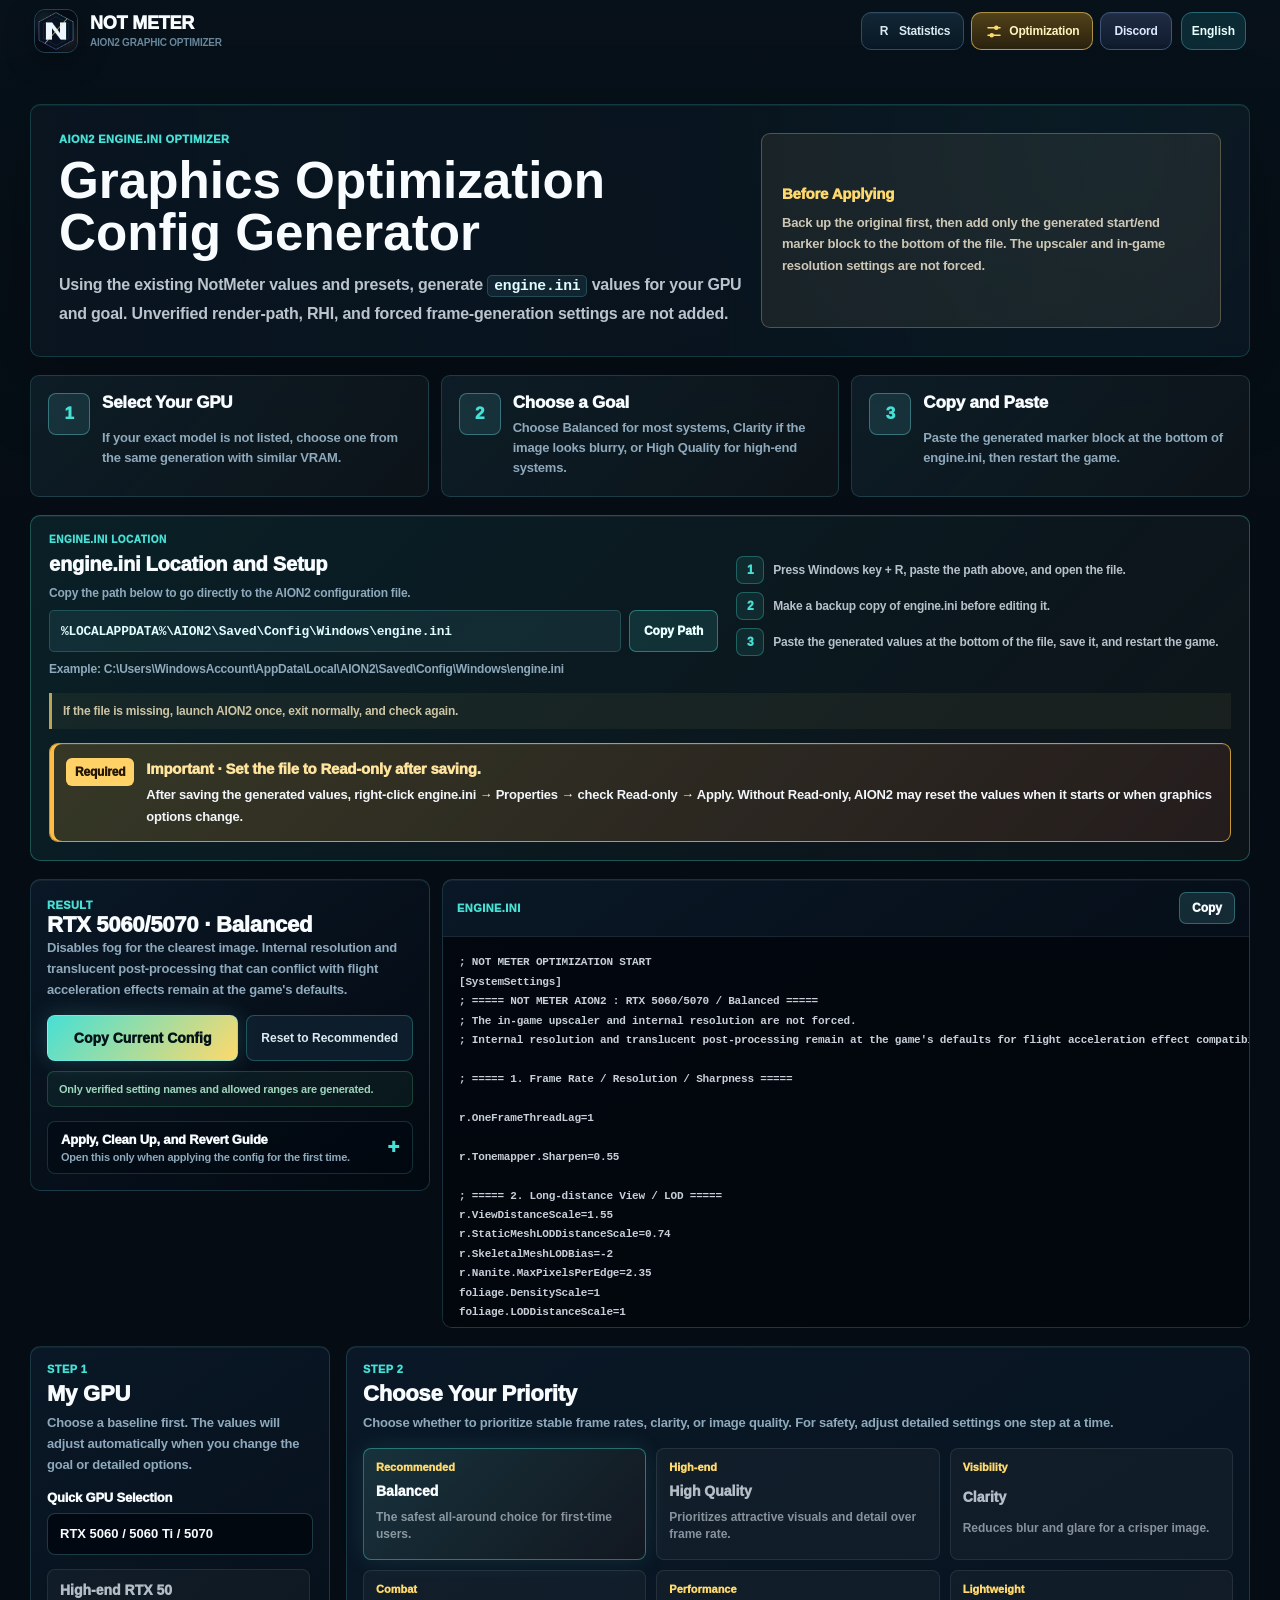
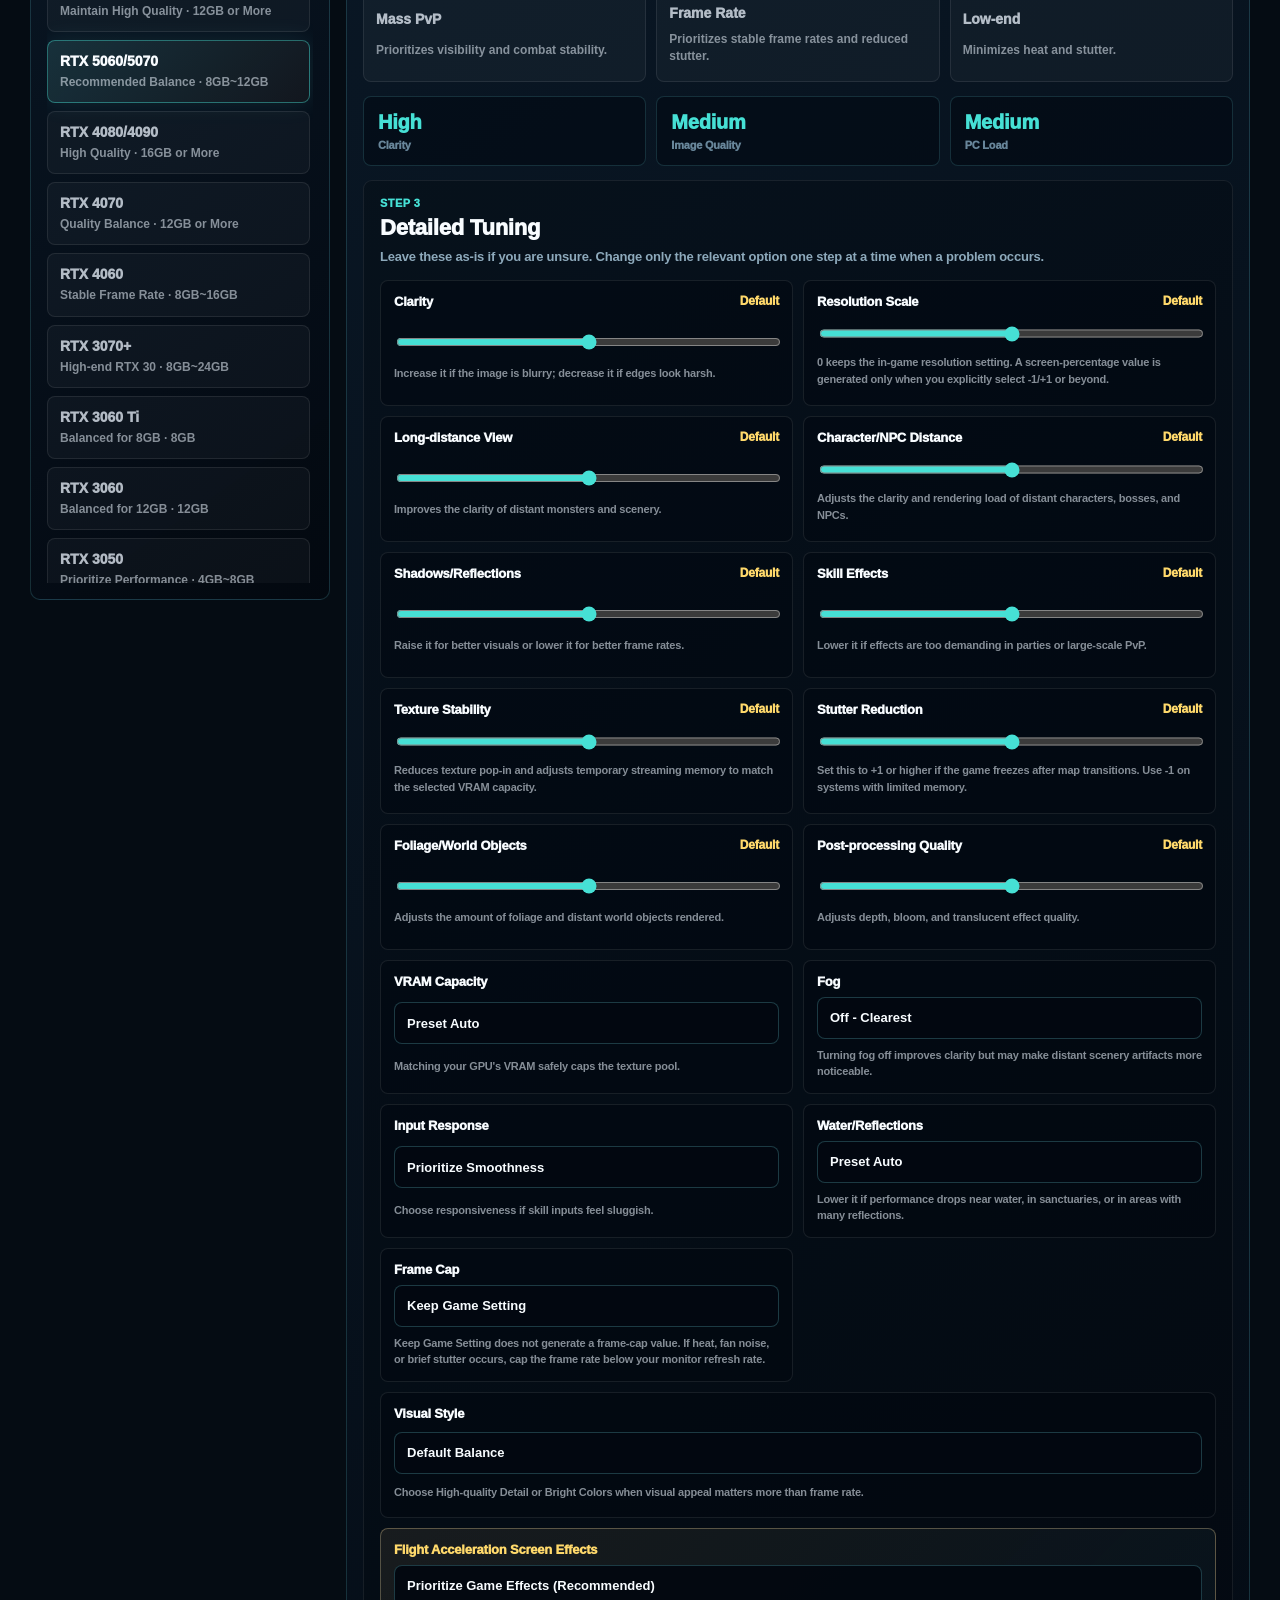
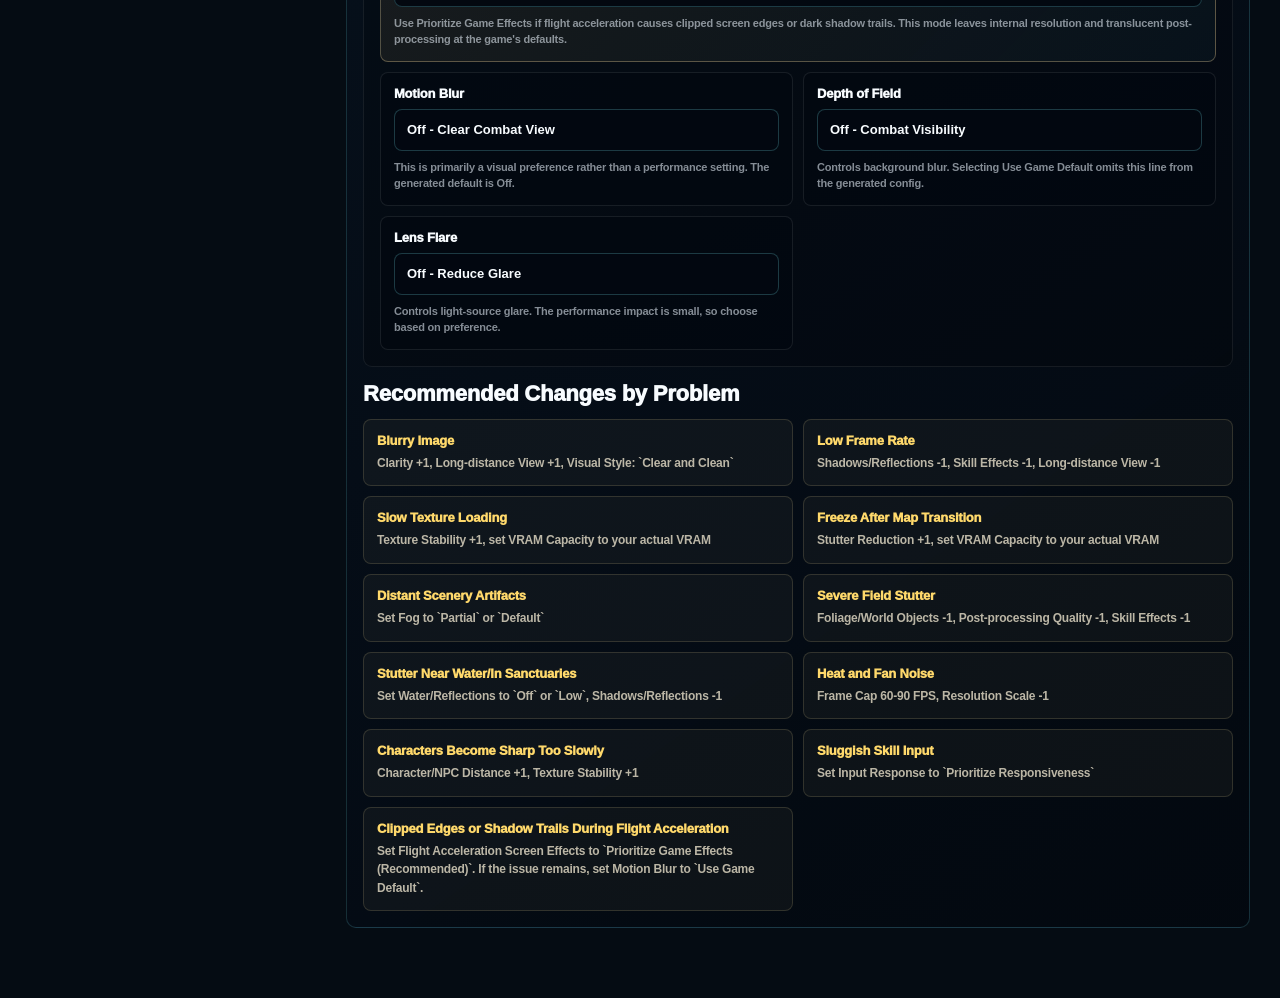
==== commit 7f2cef29: "비행 가속 화면 효과 호환 옵션 배포" ====
--- a/docs/optimization.html
+++ b/docs/optimization.html
@@ -22,7 +22,7 @@
     }
   </script>
   <link rel="stylesheet" href="./assets/app.css?v=20260807-2" />
-  <link rel="stylesheet" href="./assets/optimization.css?v=20260807-3" />
+  <link rel="stylesheet" href="./assets/optimization.css?v=20260810-1" />
 </head>
 <body>
   <div class="page-shell optimization-shell">
@@ -337,6 +337,14 @@
                 </select>
                 <small>프레임보다 보기 좋은 화면이 중요하면 고화질 질감이나 화사한 색감을 선택합니다.</small>
               </label>
+              <label class="select-control is-wide compatibility-control">
+                <span>비행 가속 화면 효과</span>
+                <select data-tune="flightEffects">
+                  <option value="compatible">게임 효과 우선 (추천)</option>
+                  <option value="aggressive">최대 최적화</option>
+                </select>
+                <small>비행 가속 중 화면 테두리 잘림·검은 그림자 잔상이 보이면 게임 효과 우선을 사용하세요. 이 모드는 내부 해상도와 반투명 후처리를 게임 기본값으로 유지합니다.</small>
+              </label>
               <label class="select-control">
                 <span>모션 블러</span>
                 <select data-tune="motionBlur">
@@ -380,6 +388,7 @@
               <article><b>발열과 팬소음</b><span>프레임 제한 60~90 FPS, 해상도 스케일 -1</span></article>
               <article><b>캐릭터가 늦게 선명해짐</b><span>캐릭터/NPC 거리 +1, 텍스처 안정성 +1</span></article>
               <article><b>스킬 입력이 둔함</b><span>입력 반응을 `반응속도 우선`으로 변경</span></article>
+              <article><b>비행 가속 중 테두리 잘림·그림자 잔상</b><span>비행 가속 화면 효과를 `게임 효과 우선 (추천)`으로 변경하고, 계속 보이면 모션 블러를 `게임 기본값 유지`로 변경</span></article>
             </div>
           </div>
         </section>
@@ -388,7 +397,7 @@
     </main>
   </div>
 
-  <script src="./assets/optimization-copy.js?v=20260807-3"></script>
-  <script src="./assets/optimization.js?v=20260807-4"></script>
+  <script src="./assets/optimization-copy.js?v=20260810-1"></script>
+  <script src="./assets/optimization.js?v=20260810-1"></script>
 </body>
 </html>
--- a/docs/assets/app.css
+++ b/docs/assets/app.css
@@ -919,7 +919,7 @@
 }
 
 .field-boss-row-copy strong,
-.field-boss-row-copy span {
+.field-boss-row-copy > span {
   display: block;
   overflow: hidden;
   text-overflow: ellipsis;
@@ -927,15 +927,42 @@
 }
 
 .field-boss-row-copy strong {
+  display: flex;
+  align-items: baseline;
+  gap: 4px;
+  min-width: 0;
   color: #eff6fa;
   font-size: 12px;
   font-weight: 900;
 }
 
-.field-boss-row-copy span {
+.field-boss-row-copy > span {
   margin-top: 4px;
   color: #7e97a8;
   font-size: 9.5px;
+}
+
+.field-boss-row-name {
+  flex: 0 1 auto;
+  min-width: 0;
+  overflow: hidden;
+  text-overflow: ellipsis;
+  white-space: nowrap;
+}
+
+.field-boss-kibelisk {
+  flex: 0 1 auto;
+  min-width: 0;
+  overflow: hidden;
+  color: #72c9cf;
+  font-size: 10px;
+  font-weight: 750;
+  text-overflow: ellipsis;
+  white-space: nowrap;
+}
+
+.field-boss-row.no-time .field-boss-kibelisk {
+  color: #617e89;
 }
 
 .field-boss-row.no-time .field-boss-row-copy strong {
@@ -1764,6 +1791,7 @@
   font-size: 12px;
   font-weight: 850;
   line-height: 1;
+  text-decoration: none;
   white-space: nowrap;
   transition: border-color 120ms ease, background 120ms ease, box-shadow 120ms ease;
 }
--- a/docs/assets/optimization.css
+++ b/docs/assets/optimization.css
@@ -656,6 +656,21 @@
   grid-column: 1 / -1;
 }
 
+.compatibility-control {
+  border-color: rgba(255, 225, 163, 0.3);
+  background:
+    linear-gradient(135deg, rgba(255, 225, 163, 0.085), rgba(120, 242, 251, 0.045)),
+    rgba(2, 8, 16, 0.58);
+}
+
+.compatibility-control > span {
+  color: var(--gold);
+}
+
+.compatibility-control small {
+  color: rgba(255, 245, 220, 0.78);
+}
+
 .range-control {
   grid-template-columns: minmax(0, 1fr) auto;
   gap: 8px 10px;
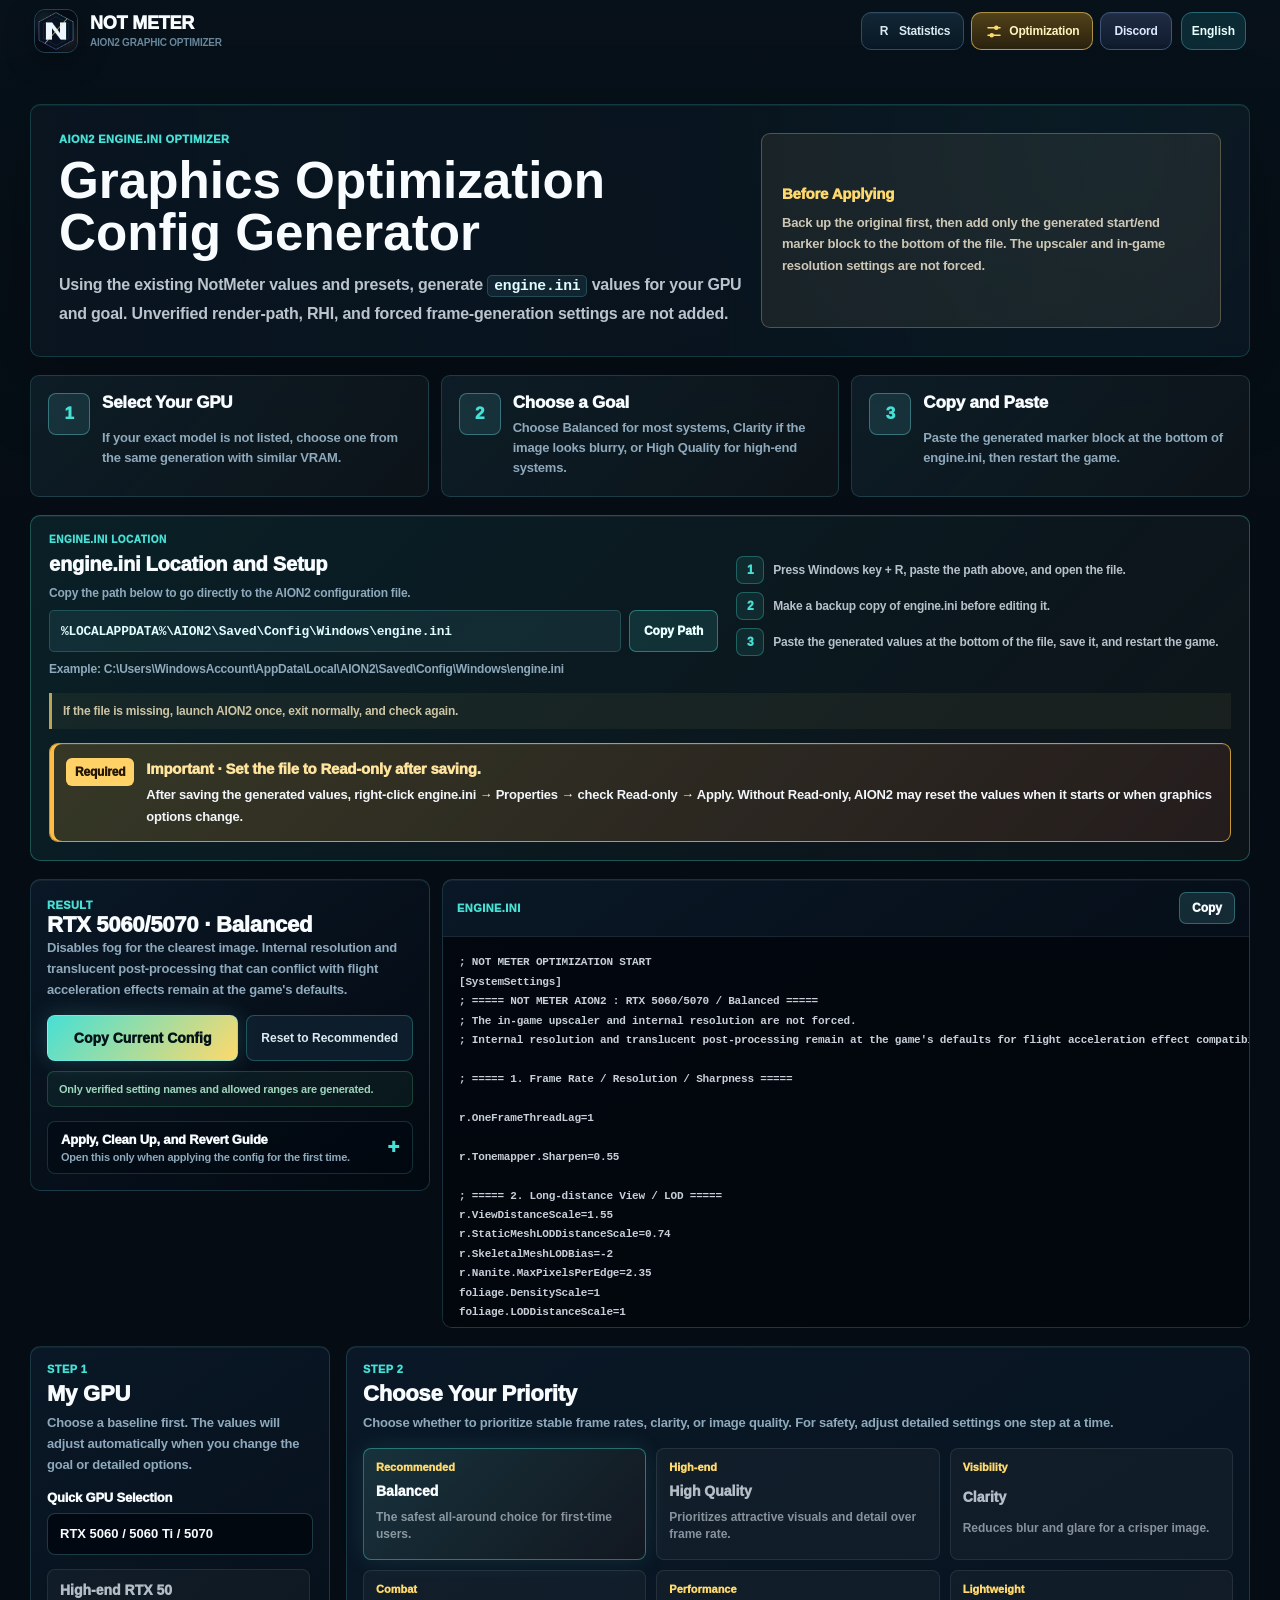
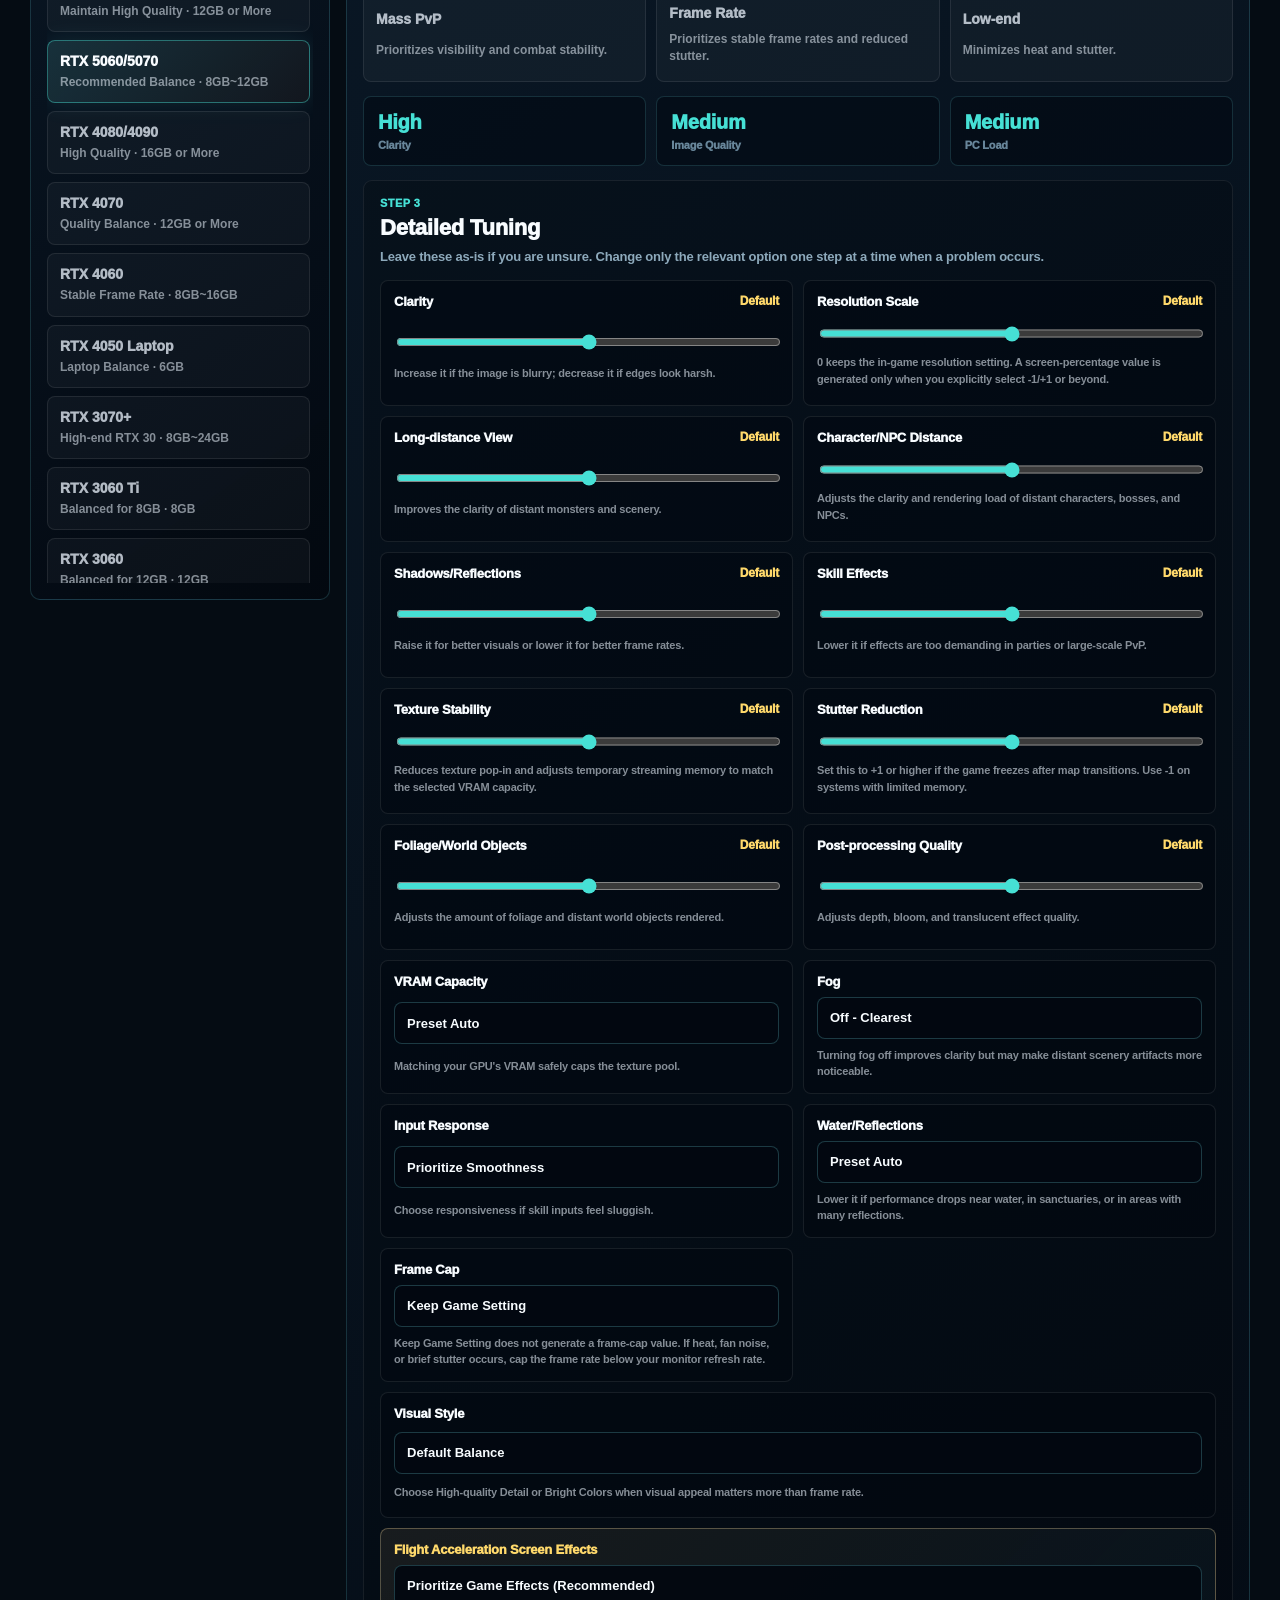
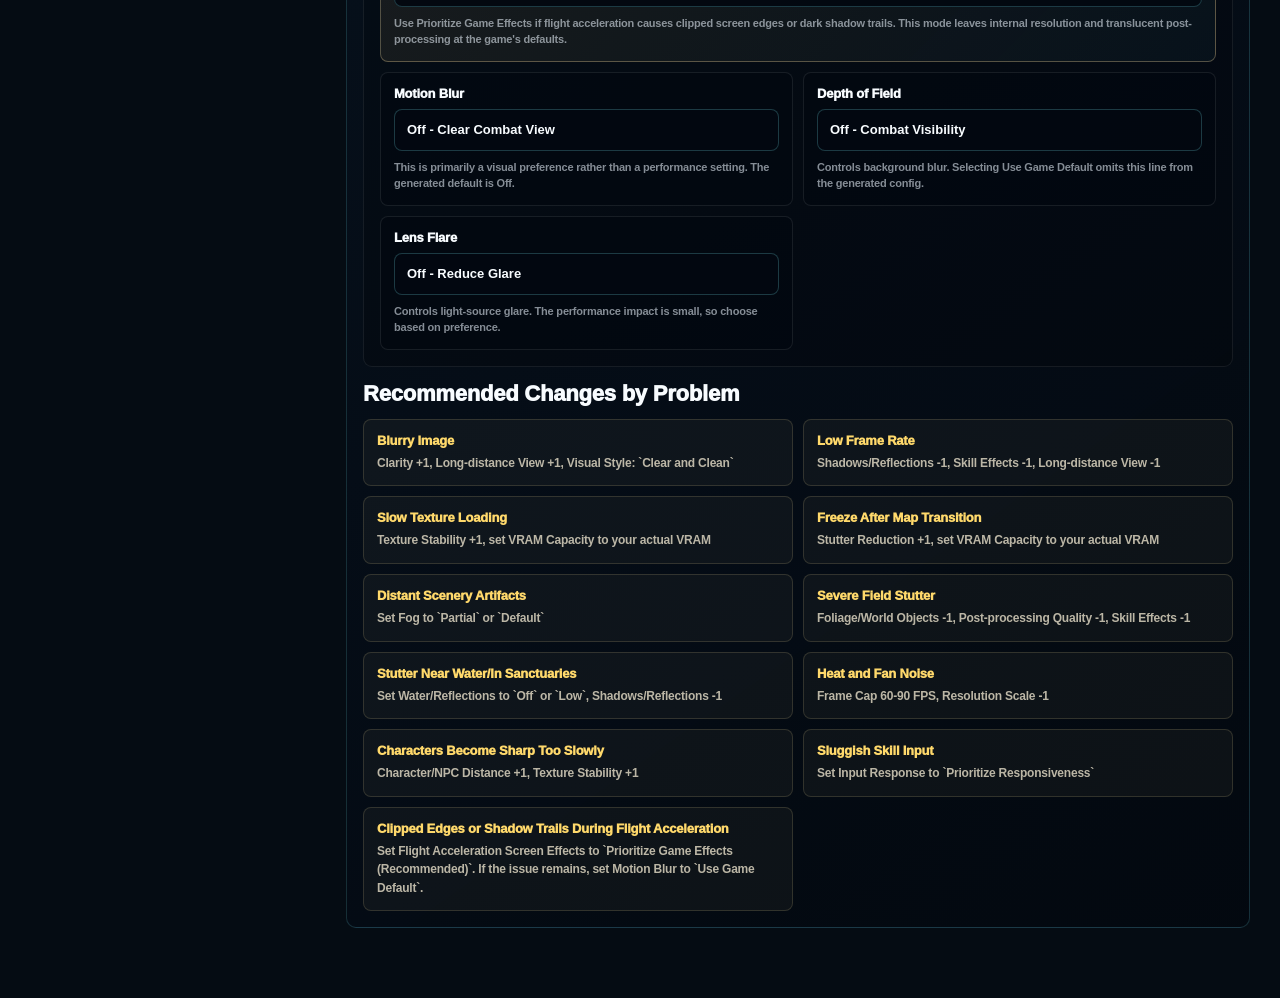
==== commit 0d3089e9: "RTX 및 Radeon 최적화 프리셋 배포" ====
--- a/docs/optimization.html
+++ b/docs/optimization.html
@@ -397,7 +397,7 @@
     </main>
   </div>
 
-  <script src="./assets/optimization-copy.js?v=20260810-1"></script>
-  <script src="./assets/optimization.js?v=20260810-1"></script>
+  <script src="./assets/optimization-copy.js?v=20260810-2"></script>
+  <script src="./assets/optimization.js?v=20260810-2"></script>
 </body>
 </html>
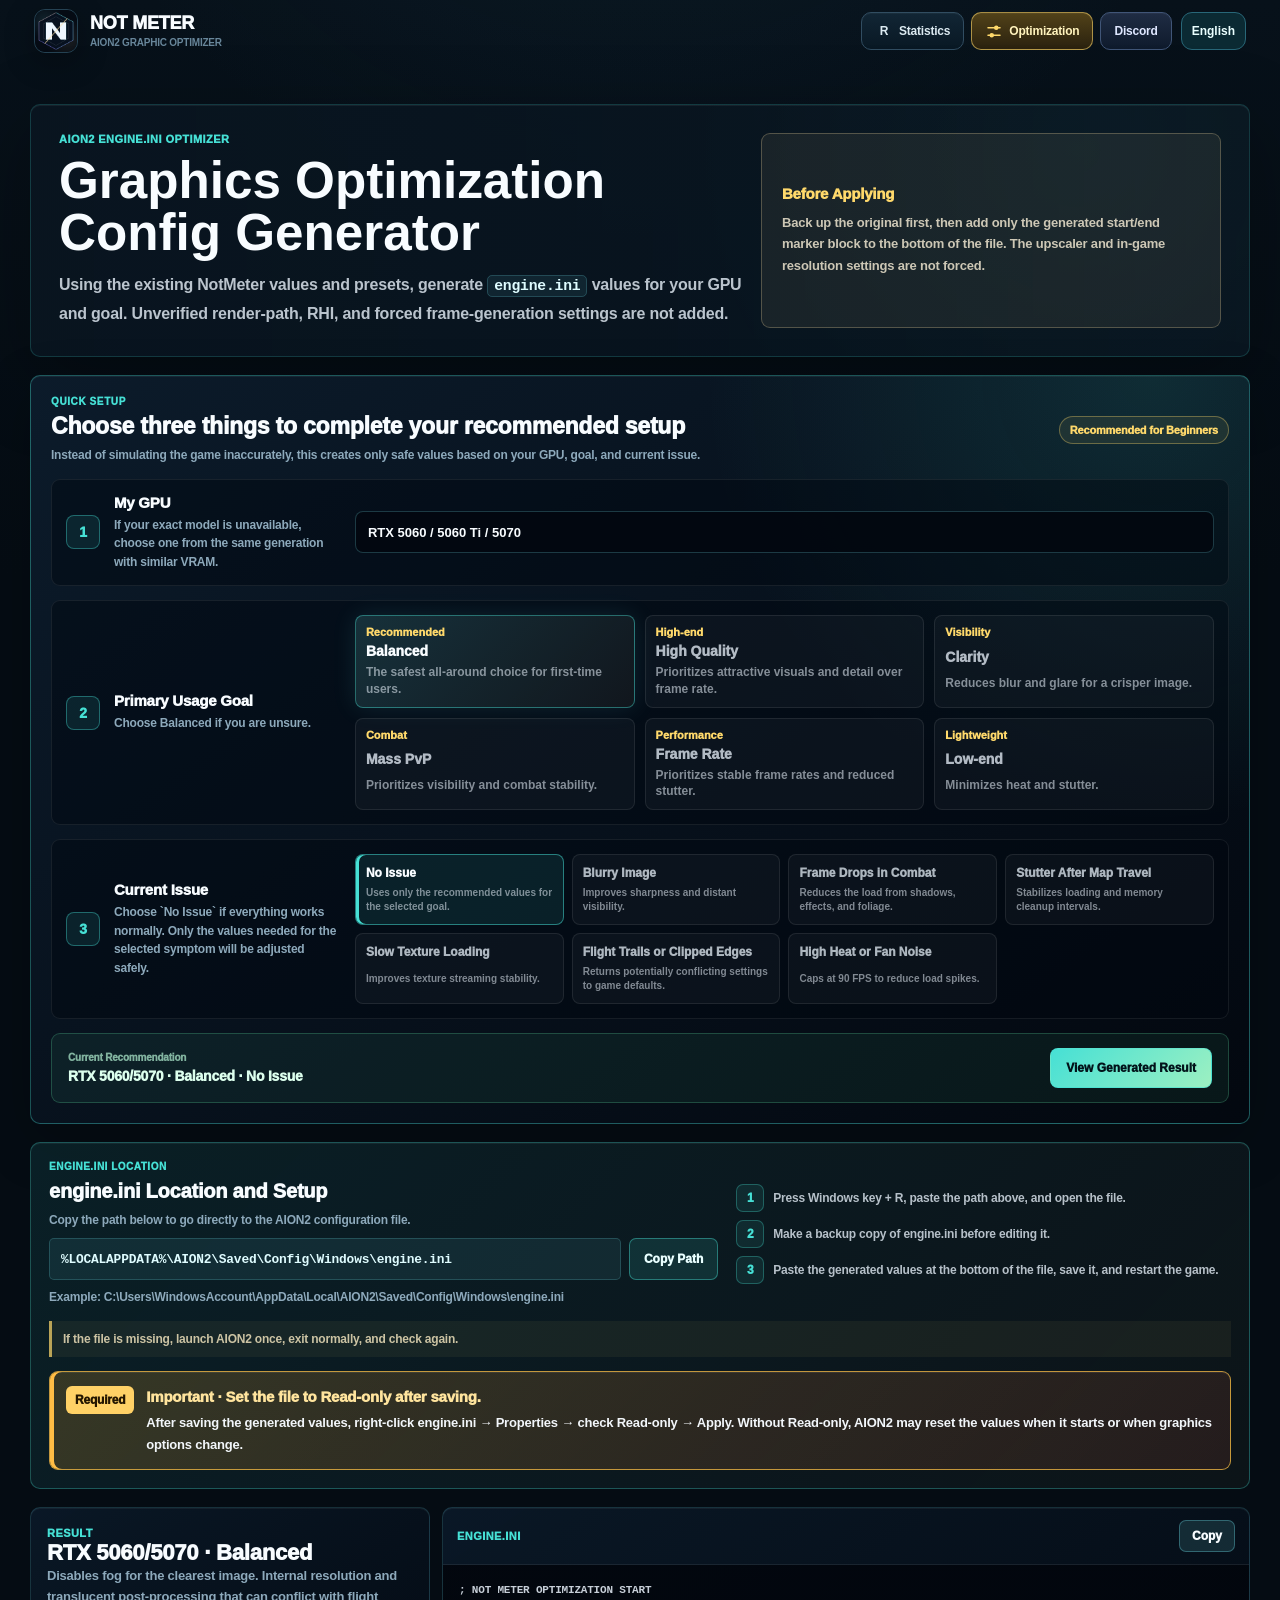
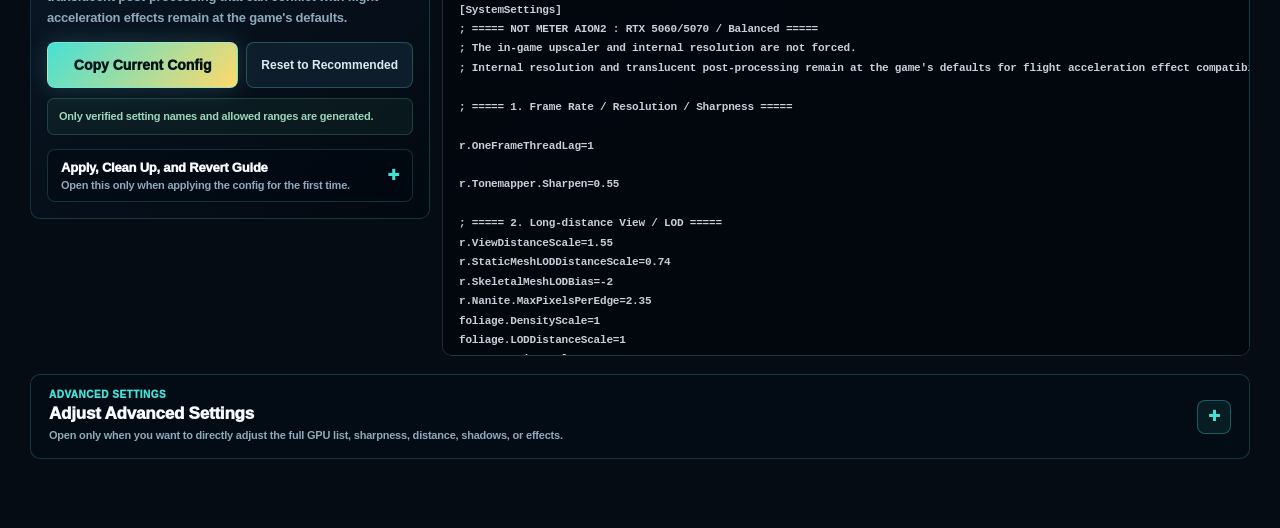
==== commit 09270c3d: "그래픽 최적화 빠른 설정 도우미 배포" ====
--- a/docs/optimization.html
+++ b/docs/optimization.html
@@ -22,7 +22,7 @@
     }
   </script>
   <link rel="stylesheet" href="./assets/app.css?v=20260807-2" />
-  <link rel="stylesheet" href="./assets/optimization.css?v=20260810-1" />
+  <link rel="stylesheet" href="./assets/optimization.css?v=20260810-3" />
 </head>
 <body>
   <div class="page-shell optimization-shell">
@@ -71,22 +71,59 @@
         </div>
       </section>
 
-      <section class="quick-steps" aria-label="빠른 적용 순서">
-        <article>
-          <b>1</b>
-          <strong>그래픽카드 선택</strong>
-          <p>정확한 모델이 없으면 같은 세대와 VRAM이 비슷한 항목을 선택합니다.</p>
-        </article>
-        <article>
-          <b>2</b>
-          <strong>목적 선택</strong>
-          <p>대부분은 균형, 화면이 흐리면 선명도, 고사양은 고화질을 선택합니다.</p>
-        </article>
-        <article>
-          <b>3</b>
-          <strong>복사 후 붙여넣기</strong>
-          <p>생성된 마커 블록을 engine.ini 맨 아래에 붙여넣고 게임을 재실행합니다.</p>
-        </article>
+      <section class="quick-setup" aria-label="빠른 최적화 설정">
+        <div class="quick-setup-head">
+          <div>
+            <span>QUICK SETUP</span>
+            <h2>세 가지만 선택하면 추천 설정이 완성됩니다</h2>
+            <p>실제 게임 화면을 부정확하게 흉내 내지 않고, 그래픽카드·사용 목적·현재 증상을 기준으로 안전한 값만 생성합니다.</p>
+          </div>
+          <span class="quick-setup-badge">초보자 추천</span>
+        </div>
+
+        <div class="quick-setup-step">
+          <div class="quick-step-title">
+            <b>1</b>
+            <div>
+              <strong>내 그래픽카드</strong>
+              <span>정확한 모델이 없으면 같은 세대와 VRAM이 비슷한 항목을 선택하세요.</span>
+            </div>
+          </div>
+          <label class="profile-select-label quick-gpu-select">
+            <span>그래픽카드 빠른 선택</span>
+            <select id="gpuSelect"></select>
+          </label>
+        </div>
+
+        <div class="quick-setup-step">
+          <div class="quick-step-title">
+            <b>2</b>
+            <div>
+              <strong>가장 중요한 사용 목적</strong>
+              <span>잘 모르겠다면 균형을 선택하면 됩니다.</span>
+            </div>
+          </div>
+          <div class="goal-grid" id="goalGrid" aria-label="추천 목적 선택"></div>
+        </div>
+
+        <div class="quick-setup-step">
+          <div class="quick-step-title">
+            <b>3</b>
+            <div>
+              <strong>현재 겪는 문제</strong>
+              <span>문제가 없다면 `문제 없음`을 선택하세요. 선택한 증상에 필요한 값만 안전하게 보정합니다.</span>
+            </div>
+          </div>
+          <div class="issue-grid" id="issueGrid" aria-label="현재 문제 선택"></div>
+        </div>
+
+        <div class="quick-setup-footer">
+          <div>
+            <span>현재 추천</span>
+            <strong id="quickGuideStatus">RTX 5060/5070 · 균형 · 문제 없음</strong>
+          </div>
+          <button id="scrollToResultButton" type="button">생성 결과 바로 보기</button>
+        </div>
       </section>
 
       <section class="engine-location-card" aria-label="engine.ini 위치와 적용 방법">
@@ -169,27 +206,30 @@
       </section>
 
       <section class="optimizer-workspace">
+        <details class="advanced-settings">
+          <summary>
+            <div>
+              <span>ADVANCED SETTINGS</span>
+              <strong>세부 설정 직접 조절</strong>
+              <small>그래픽카드 전체 목록과 선명도·거리·그림자·이펙트 등을 직접 바꿀 때만 여세요.</small>
+            </div>
+          </summary>
+          <div class="advanced-settings-layout">
         <aside class="profile-panel" aria-label="그래픽카드 선택">
           <div class="panel-head">
             <span>STEP 1</span>
-            <h2>내 그래픽카드</h2>
-            <p>먼저 기준값을 정합니다. 이후 목적과 세부 옵션을 바꾸면 이 값이 자동으로 조정됩니다.</p>
-          </div>
-          <label class="profile-select-label">
-            <span>그래픽카드 빠른 선택</span>
-            <select id="gpuSelect"></select>
-          </label>
+            <h2>그래픽카드 전체 목록</h2>
+            <p>빠른 선택에 없는 모델을 세대와 VRAM 기준으로 비교할 때 사용합니다.</p>
+          </div>
           <div class="profile-grid" id="profileGrid" aria-label="그래픽카드 프리셋 목록"></div>
         </aside>
 
         <section class="builder-panel" aria-label="최적화 설정 조정">
           <div class="panel-head">
             <span>STEP 2</span>
-            <h2>원하는 방향 선택</h2>
-            <p>프레임 방어, 선명도, 고화질 중 무엇을 우선할지 고릅니다. 세부 조절은 아래에서 한 단계씩만 바꾸는 것이 안전합니다.</p>
-          </div>
-
-          <div class="goal-grid" id="goalGrid" aria-label="추천 목적 선택"></div>
+            <h2>현재 설정 영향</h2>
+            <p>빠른 설정에서 선택한 값을 확인하거나 필요한 항목만 한 단계씩 조절하세요.</p>
+          </div>
 
           <div class="tuning-summary" aria-label="현재 선택 요약">
             <article>
@@ -392,12 +432,13 @@
             </div>
           </div>
         </section>
-
+          </div>
+        </details>
       </section>
     </main>
   </div>
 
-  <script src="./assets/optimization-copy.js?v=20260810-2"></script>
-  <script src="./assets/optimization.js?v=20260810-2"></script>
+  <script src="./assets/optimization-copy.js?v=20260810-3"></script>
+  <script src="./assets/optimization.js?v=20260810-3"></script>
 </body>
 </html>
--- a/docs/assets/optimization.css
+++ b/docs/assets/optimization.css
@@ -273,6 +273,209 @@
   line-height: 1.55;
 }
 
+.quick-setup {
+  display: grid;
+  gap: 14px;
+  padding: 20px;
+  border: 1px solid rgba(70, 224, 213, 0.34);
+  border-radius: 10px;
+  background:
+    radial-gradient(circle at 92% 0%, rgba(70, 224, 213, 0.13), transparent 28rem),
+    linear-gradient(145deg, rgba(12, 28, 44, 0.96), rgba(3, 8, 16, 0.96));
+  box-shadow: 0 18px 54px rgba(0, 0, 0, 0.22), inset 0 1px 0 rgba(255, 255, 255, 0.055);
+}
+
+.quick-setup-head,
+.quick-setup-footer,
+.quick-step-title {
+  display: flex;
+  align-items: center;
+  justify-content: space-between;
+  gap: 14px;
+}
+
+.quick-setup-head > div,
+.quick-setup-footer > div,
+.quick-step-title > div {
+  display: grid;
+  gap: 5px;
+  min-width: 0;
+}
+
+.quick-setup-head > div > span {
+  color: var(--cyan);
+  font-size: 10px;
+  font-weight: 1000;
+  letter-spacing: 0.06em;
+}
+
+.quick-setup-head h2 {
+  margin: 0;
+  color: #f8fcff;
+  font-size: 23px;
+  font-weight: 1000;
+  line-height: 1.25;
+}
+
+.quick-setup-head p,
+.quick-step-title span {
+  margin: 0;
+  color: var(--muted);
+  font-size: 12px;
+  font-weight: 800;
+  line-height: 1.55;
+}
+
+.quick-setup-badge {
+  flex: 0 0 auto;
+  padding: 7px 10px;
+  border: 1px solid rgba(255, 217, 107, 0.34);
+  border-radius: 999px;
+  color: var(--gold);
+  background: rgba(255, 217, 107, 0.08);
+  font-size: 11px;
+  font-weight: 1000;
+  white-space: nowrap;
+}
+
+.quick-setup-step {
+  display: grid;
+  grid-template-columns: minmax(220px, 0.32fr) minmax(0, 1fr);
+  gap: 14px;
+  align-items: center;
+  padding: 14px;
+  border: 1px solid rgba(255, 255, 255, 0.075);
+  border-radius: 9px;
+  background: rgba(2, 8, 16, 0.46);
+}
+
+.quick-step-title {
+  justify-content: flex-start;
+}
+
+.quick-step-title > b {
+  display: grid;
+  flex: 0 0 auto;
+  place-items: center;
+  width: 34px;
+  height: 34px;
+  border: 1px solid rgba(70, 224, 213, 0.38);
+  border-radius: 8px;
+  color: var(--cyan);
+  background: rgba(70, 224, 213, 0.1);
+  font-size: 14px;
+  font-weight: 1000;
+}
+
+.quick-step-title strong {
+  color: #f8fcff;
+  font-size: 15px;
+  font-weight: 1000;
+}
+
+.quick-gpu-select {
+  grid-template-columns: minmax(0, 1fr);
+}
+
+.quick-gpu-select > span {
+  position: absolute;
+  width: 1px;
+  height: 1px;
+  padding: 0;
+  overflow: hidden;
+  clip: rect(0, 0, 0, 0);
+  white-space: nowrap;
+  border: 0;
+}
+
+.quick-setup .goal-grid {
+  grid-template-columns: repeat(3, minmax(0, 1fr));
+}
+
+.quick-setup .goal-button {
+  min-height: 82px;
+  padding: 10px;
+}
+
+.issue-grid {
+  display: grid;
+  grid-template-columns: repeat(4, minmax(0, 1fr));
+  gap: 8px;
+}
+
+.issue-button {
+  display: grid;
+  gap: 5px;
+  min-width: 0;
+  min-height: 70px;
+  padding: 10px;
+  border: 1px solid rgba(255, 255, 255, 0.085);
+  border-radius: 8px;
+  color: rgba(237, 246, 255, 0.72);
+  background: rgba(255, 255, 255, 0.035);
+  text-align: left;
+  cursor: pointer;
+}
+
+.issue-button strong {
+  color: inherit;
+  font-size: 12px;
+  font-weight: 1000;
+  line-height: 1.35;
+}
+
+.issue-button span {
+  color: rgba(237, 246, 255, 0.52);
+  font-size: 10px;
+  font-weight: 800;
+  line-height: 1.4;
+}
+
+.issue-button:hover,
+.issue-button:focus-visible,
+.issue-button.is-active {
+  border-color: rgba(70, 224, 213, 0.5);
+  outline: none;
+  color: #f8fcff;
+  background: rgba(70, 224, 213, 0.1);
+}
+
+.issue-button.is-active {
+  box-shadow: inset 3px 0 0 var(--cyan);
+}
+
+.quick-setup-footer {
+  padding: 14px 16px;
+  border: 1px solid rgba(99, 230, 166, 0.24);
+  border-radius: 9px;
+  background: rgba(99, 230, 166, 0.065);
+}
+
+.quick-setup-footer span {
+  color: rgba(190, 255, 221, 0.66);
+  font-size: 10px;
+  font-weight: 1000;
+}
+
+.quick-setup-footer strong {
+  color: #dcffed;
+  font-size: 14px;
+  font-weight: 1000;
+}
+
+.quick-setup-footer button {
+  min-height: 40px;
+  padding: 0 15px;
+  border: 1px solid rgba(70, 224, 213, 0.52);
+  border-radius: 8px;
+  color: #02131a;
+  background: linear-gradient(135deg, var(--cyan), #9df0c1);
+  font-size: 12px;
+  font-weight: 1000;
+  white-space: nowrap;
+  cursor: pointer;
+}
+
 .engine-location-card {
   display: grid;
   grid-template-columns: minmax(0, 1.15fr) minmax(360px, 0.85fr);
@@ -450,10 +653,82 @@
 }
 
 .optimizer-workspace {
+  display: block;
+  min-width: 0;
+}
+
+.advanced-settings {
+  overflow: hidden;
+  border: 1px solid rgba(120, 242, 251, 0.18);
+  border-radius: 10px;
+  background: rgba(4, 12, 22, 0.7);
+}
+
+.advanced-settings > summary {
+  display: flex;
+  align-items: center;
+  justify-content: space-between;
+  gap: 16px;
+  min-height: 72px;
+  padding: 14px 18px;
+  color: #f8fcff;
+  cursor: pointer;
+  list-style: none;
+}
+
+.advanced-settings > summary::-webkit-details-marker {
+  display: none;
+}
+
+.advanced-settings > summary::after {
+  content: "+";
+  display: grid;
+  flex: 0 0 auto;
+  place-items: center;
+  width: 32px;
+  height: 32px;
+  border: 1px solid rgba(70, 224, 213, 0.34);
+  border-radius: 8px;
+  color: var(--cyan);
+  background: rgba(70, 224, 213, 0.08);
+  font-size: 20px;
+  font-weight: 1000;
+}
+
+.advanced-settings[open] > summary::after {
+  content: "−";
+}
+
+.advanced-settings > summary > div {
+  display: grid;
+  gap: 4px;
+}
+
+.advanced-settings > summary span {
+  color: var(--cyan);
+  font-size: 10px;
+  font-weight: 1000;
+  letter-spacing: 0.05em;
+}
+
+.advanced-settings > summary strong {
+  font-size: 17px;
+  font-weight: 1000;
+}
+
+.advanced-settings > summary small {
+  color: var(--muted);
+  font-size: 11px;
+  font-weight: 800;
+  line-height: 1.45;
+}
+
+.advanced-settings-layout {
   display: grid;
   grid-template-columns: minmax(250px, 300px) minmax(0, 1fr);
   gap: 16px;
   align-items: start;
+  padding: 0 14px 14px;
 }
 
 .profile-panel,
@@ -972,7 +1247,6 @@
 @media (max-width: 980px) {
   .site-header,
   .optimizer-title,
-  .optimizer-workspace,
   .result-panel {
     grid-template-columns: 1fr;
   }
@@ -998,10 +1272,17 @@
 
   .quick-steps,
   .engine-location-card,
+  .quick-setup-step,
+  .advanced-settings-layout,
   .goal-grid,
   .control-grid,
   .problem-guide > div {
     grid-template-columns: 1fr;
+  }
+
+  .quick-setup .goal-grid,
+  .issue-grid {
+    grid-template-columns: repeat(2, minmax(0, 1fr));
   }
 }
 
@@ -1029,6 +1310,33 @@
     min-height: 0;
   }
 
+  .quick-setup {
+    padding: 14px;
+  }
+
+  .quick-setup-head,
+  .quick-setup-footer {
+    align-items: stretch;
+    flex-direction: column;
+  }
+
+  .quick-setup-badge {
+    align-self: flex-start;
+  }
+
+  .quick-setup .goal-grid,
+  .issue-grid {
+    grid-template-columns: 1fr;
+  }
+
+  .quick-setup-footer button {
+    width: 100%;
+  }
+
+  .advanced-settings-layout {
+    padding: 0 9px 9px;
+  }
+
   .engine-location-card {
     padding: 14px;
   }
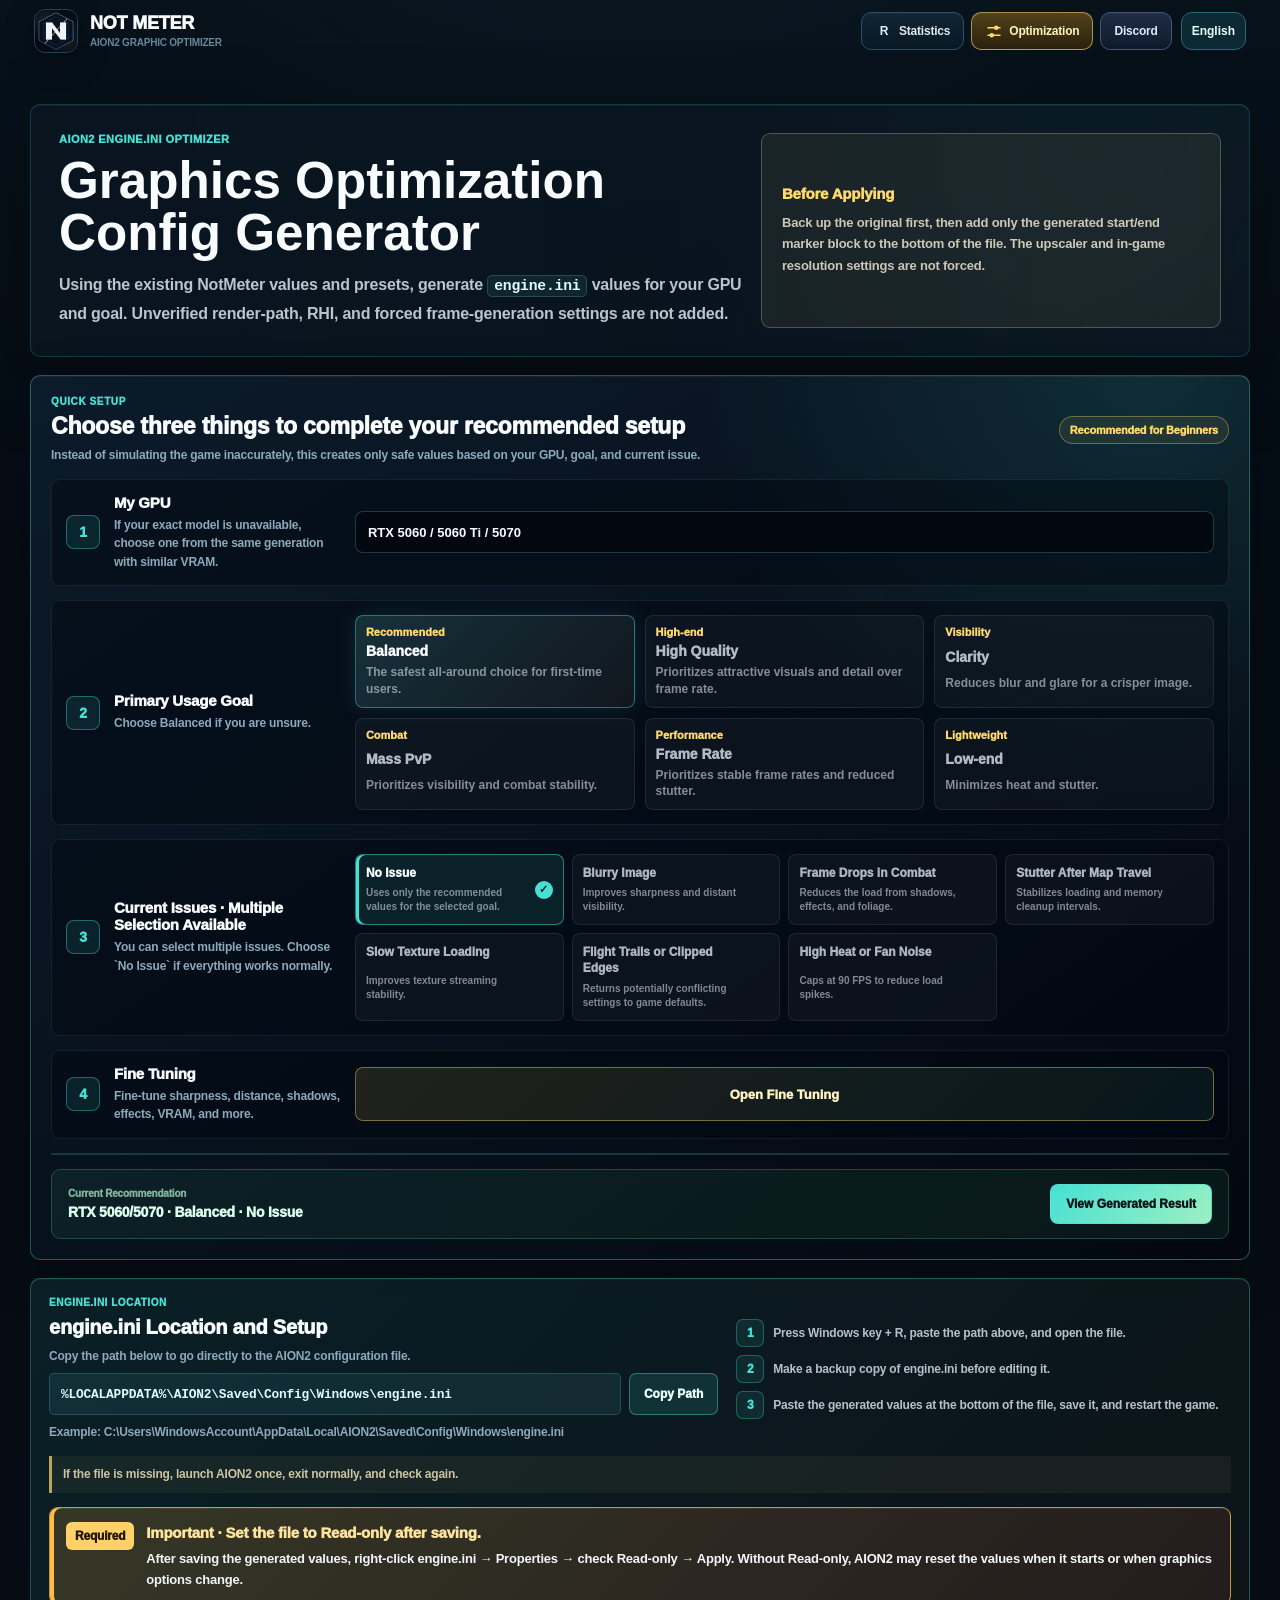
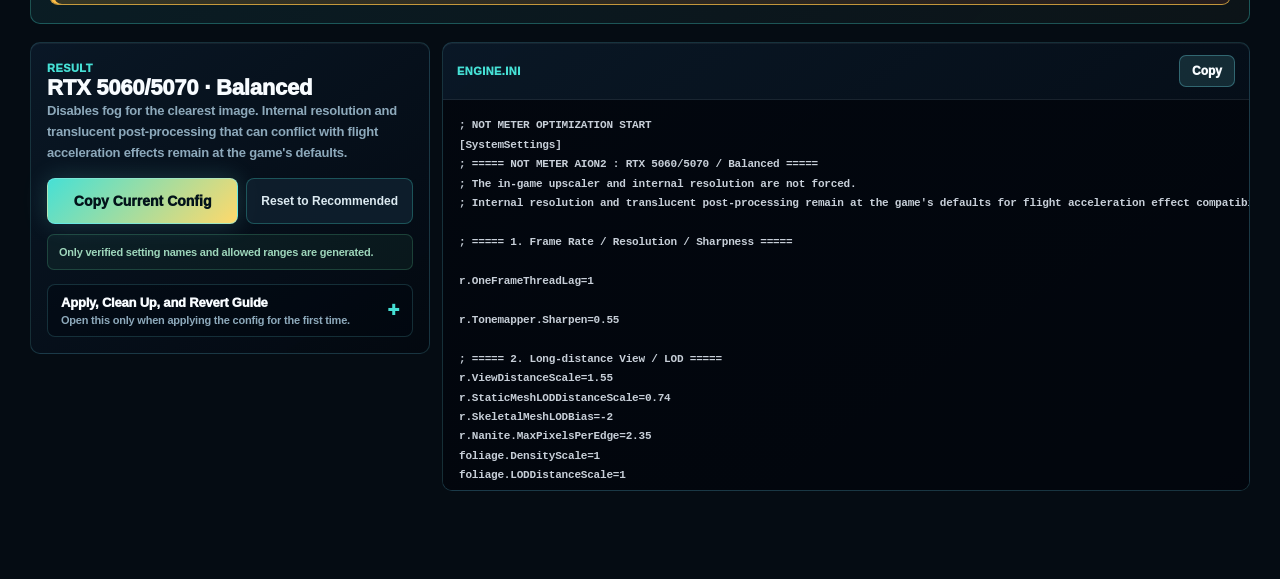
==== commit 51665ada: "최적화 복수 증상과 정밀 조절 배포" ====
--- a/docs/optimization.html
+++ b/docs/optimization.html
@@ -22,7 +22,7 @@
     }
   </script>
   <link rel="stylesheet" href="./assets/app.css?v=20260807-2" />
-  <link rel="stylesheet" href="./assets/optimization.css?v=20260810-3" />
+  <link rel="stylesheet" href="./assets/optimization.css?v=20260810-4" />
 </head>
 <body>
   <div class="page-shell optimization-shell">
@@ -110,12 +110,26 @@
           <div class="quick-step-title">
             <b>3</b>
             <div>
-              <strong>현재 겪는 문제</strong>
-              <span>문제가 없다면 `문제 없음`을 선택하세요. 선택한 증상에 필요한 값만 안전하게 보정합니다.</span>
+              <strong>현재 겪는 문제 · 복수 선택 가능</strong>
+              <span>증상은 여러 개 선택할 수 있습니다. 문제가 없다면 `문제 없음`을 선택하세요.</span>
             </div>
           </div>
           <div class="issue-grid" id="issueGrid" aria-label="현재 문제 선택"></div>
         </div>
+
+        <div class="quick-setup-step quick-advanced-step">
+          <div class="quick-step-title">
+            <b>4</b>
+            <div>
+              <strong>정밀 조절</strong>
+              <span>선명도·거리·그림자·이펙트·VRAM 등을 직접 섬세하게 조절합니다.</span>
+            </div>
+          </div>
+          <button class="quick-advanced-button" id="openAdvancedButton" type="button" aria-expanded="false">
+            <span id="advancedButtonLabel">정밀 조절 열기</span>
+          </button>
+        </div>
+        <div class="advanced-settings-mount" id="advancedSettingsMount"></div>
 
         <div class="quick-setup-footer">
           <div>
@@ -206,11 +220,11 @@
       </section>
 
       <section class="optimizer-workspace">
-        <details class="advanced-settings">
+        <details class="advanced-settings" id="advancedSettings">
           <summary>
             <div>
               <span>ADVANCED SETTINGS</span>
-              <strong>세부 설정 직접 조절</strong>
+              <strong>정밀 조절</strong>
               <small>그래픽카드 전체 목록과 선명도·거리·그림자·이펙트 등을 직접 바꿀 때만 여세요.</small>
             </div>
           </summary>
@@ -438,7 +452,7 @@
     </main>
   </div>
 
-  <script src="./assets/optimization-copy.js?v=20260810-3"></script>
-  <script src="./assets/optimization.js?v=20260810-3"></script>
+  <script src="./assets/optimization-copy.js?v=20260810-4"></script>
+  <script src="./assets/optimization.js?v=20260810-4"></script>
 </body>
 </html>
--- a/docs/assets/optimization.css
+++ b/docs/assets/optimization.css
@@ -404,11 +404,12 @@
 }
 
 .issue-button {
+  position: relative;
   display: grid;
   gap: 5px;
   min-width: 0;
   min-height: 70px;
-  padding: 10px;
+  padding: 10px 30px 10px 10px;
   border: 1px solid rgba(255, 255, 255, 0.085);
   border-radius: 8px;
   color: rgba(237, 246, 255, 0.72);
@@ -442,6 +443,68 @@
 
 .issue-button.is-active {
   box-shadow: inset 3px 0 0 var(--cyan);
+}
+
+.issue-button.is-active::after {
+  content: "✓";
+  position: absolute;
+  top: 50%;
+  right: 10px;
+  display: grid;
+  place-items: center;
+  width: 18px;
+  height: 18px;
+  margin-top: -9px;
+  border-radius: 50%;
+  color: #03201d;
+  background: var(--cyan);
+  font-size: 11px;
+  font-weight: 1000;
+}
+
+.quick-advanced-button {
+  display: grid;
+  place-items: center;
+  width: 100%;
+  min-height: 54px;
+  padding: 0 16px;
+  border: 1px solid rgba(255, 217, 107, 0.42);
+  border-radius: 8px;
+  color: #fff3c4;
+  background:
+    linear-gradient(135deg, rgba(255, 217, 107, 0.12), rgba(70, 224, 213, 0.075)),
+    rgba(2, 8, 16, 0.62);
+  font-size: 13px;
+  font-weight: 1000;
+  line-height: 1;
+  text-align: center;
+  cursor: pointer;
+}
+
+.quick-advanced-button:hover,
+.quick-advanced-button:focus-visible,
+.quick-advanced-button[aria-expanded="true"] {
+  border-color: rgba(255, 217, 107, 0.76);
+  outline: none;
+  background:
+    linear-gradient(135deg, rgba(255, 217, 107, 0.19), rgba(70, 224, 213, 0.11)),
+    rgba(2, 8, 16, 0.68);
+}
+
+.advanced-settings-mount {
+  min-width: 0;
+}
+
+.advanced-settings-mount:empty {
+  display: none;
+}
+
+.advanced-settings-mount .advanced-settings > summary {
+  display: none;
+}
+
+.advanced-settings-mount .advanced-settings-layout {
+  padding-top: 14px;
 }
 
 .quick-setup-footer {
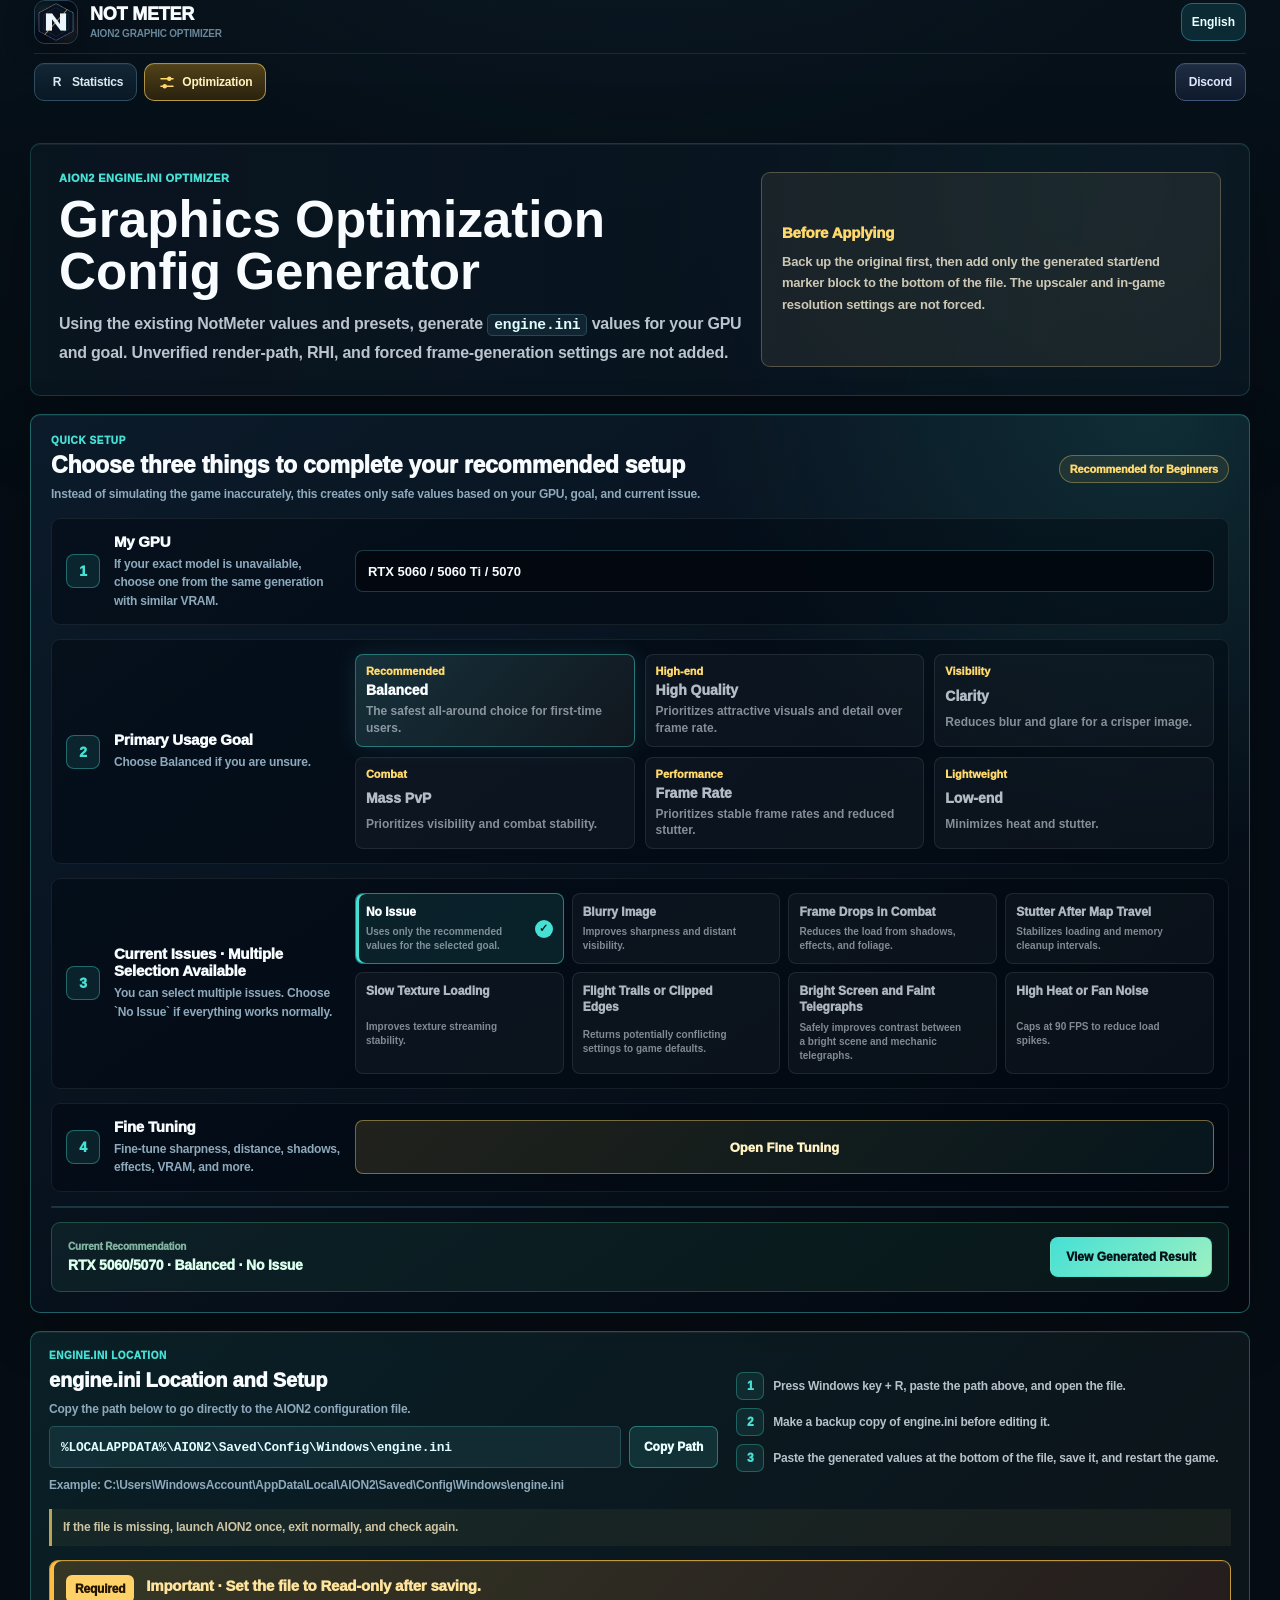
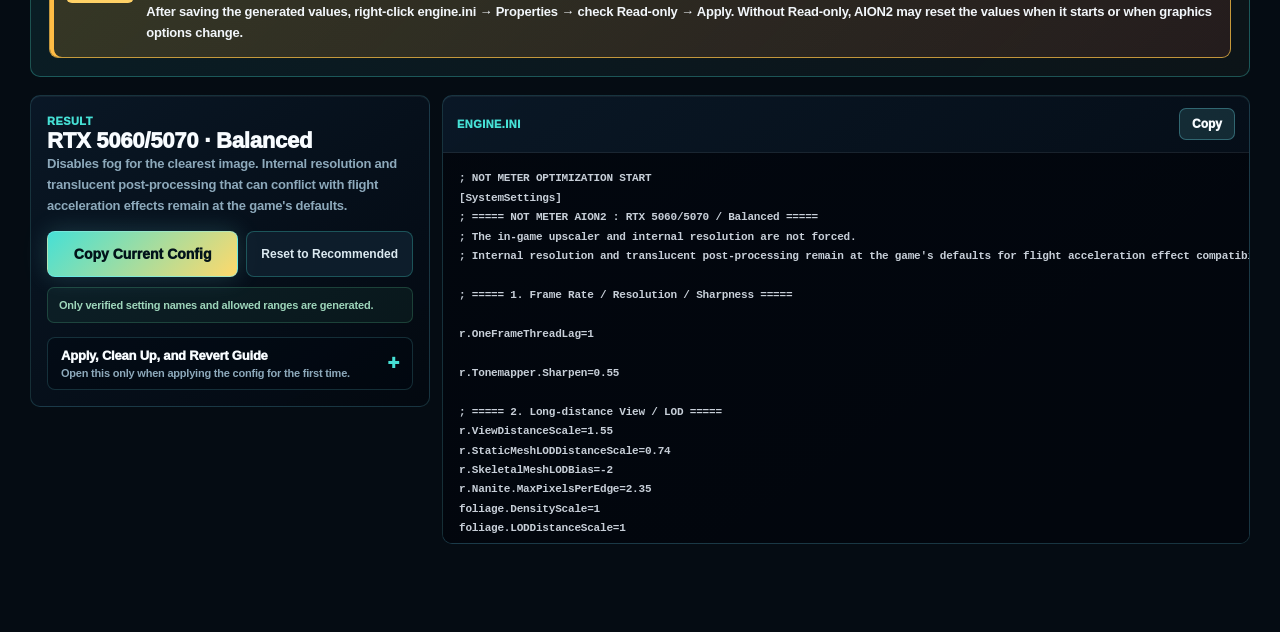
==== commit 92b72c52: "홈페이지 기믹 장판 시인성 조절 추가" ====
--- a/docs/optimization.html
+++ b/docs/optimization.html
@@ -22,7 +22,7 @@
     }
   </script>
   <link rel="stylesheet" href="./assets/app.css?v=20260807-2" />
-  <link rel="stylesheet" href="./assets/optimization.css?v=20260810-4" />
+  <link rel="stylesheet" href="./assets/optimization.css?v=20260814-1" />
 </head>
 <body>
   <div class="page-shell optimization-shell">
@@ -225,24 +225,15 @@
             <div>
               <span>ADVANCED SETTINGS</span>
               <strong>정밀 조절</strong>
-              <small>그래픽카드 전체 목록과 선명도·거리·그림자·이펙트 등을 직접 바꿀 때만 여세요.</small>
+              <small>선명도·거리·그림자·이펙트 등을 직접 바꿀 때만 여세요.</small>
             </div>
           </summary>
           <div class="advanced-settings-layout">
-        <aside class="profile-panel" aria-label="그래픽카드 선택">
-          <div class="panel-head">
-            <span>STEP 1</span>
-            <h2>그래픽카드 전체 목록</h2>
-            <p>빠른 선택에 없는 모델을 세대와 VRAM 기준으로 비교할 때 사용합니다.</p>
-          </div>
-          <div class="profile-grid" id="profileGrid" aria-label="그래픽카드 프리셋 목록"></div>
-        </aside>
-
         <section class="builder-panel" aria-label="최적화 설정 조정">
           <div class="panel-head">
-            <span>STEP 2</span>
+            <span>STEP 4</span>
             <h2>현재 설정 영향</h2>
-            <p>빠른 설정에서 선택한 값을 확인하거나 필요한 항목만 한 단계씩 조절하세요.</p>
+            <p>1번에서 선택한 그래픽카드 설정을 기준으로 필요한 항목만 한 단계씩 조절하세요.</p>
           </div>
 
           <div class="tuning-summary" aria-label="현재 선택 요약">
@@ -328,6 +319,12 @@
                 <input type="range" min="-2" max="2" step="1" value="0" data-tune="postprocess" />
                 <small>공간감, 빛 번짐, 투명 이펙트 품질을 조절합니다.</small>
               </label>
+              <label class="range-control visibility-control is-wide">
+                <span>색감·기믹 장판 시인성</span>
+                <b data-value-label="telegraphContrast">게임 기본값</b>
+                <input type="range" min="0" max="3" step="1" value="0" data-tune="telegraphContrast" />
+                <small>화면이 너무 밝고 장판이 옅으면 1~2로 올리세요. 지원이 불확실한 채도 명령 대신 검증된 중간톤·명부·블룸 값만 함께 조절해 장판 대비를 높입니다.</small>
+              </label>
               <label class="select-control">
                 <span>VRAM 기준</span>
                 <select data-tune="vram">
@@ -443,6 +440,7 @@
               <article><b>캐릭터가 늦게 선명해짐</b><span>캐릭터/NPC 거리 +1, 텍스처 안정성 +1</span></article>
               <article><b>스킬 입력이 둔함</b><span>입력 반응을 `반응속도 우선`으로 변경</span></article>
               <article><b>비행 가속 중 테두리 잘림·그림자 잔상</b><span>비행 가속 화면 효과를 `게임 효과 우선 (추천)`으로 변경하고, 계속 보이면 모션 블러를 `게임 기본값 유지`로 변경</span></article>
+              <article><b>화면이 밝고 기믹 장판이 옅음</b><span>색감·기믹 장판 시인성을 `권장`으로 변경하고, 너무 진하면 `약하게`로 낮춤</span></article>
             </div>
           </div>
         </section>
@@ -452,7 +450,7 @@
     </main>
   </div>
 
-  <script src="./assets/optimization-copy.js?v=20260810-4"></script>
-  <script src="./assets/optimization.js?v=20260810-4"></script>
+  <script src="./assets/optimization-copy.js?v=20260814-1"></script>
+  <script src="./assets/optimization.js?v=20260814-1"></script>
 </body>
 </html>
--- a/docs/assets/app.css
+++ b/docs/assets/app.css
@@ -65,6 +65,14 @@
   display: none !important;
 }
 
+body.class-performance-view .filter-panel,
+body.class-performance-view .custom-cp-panel,
+body.class-performance-view .snapshot-bar,
+body.class-performance-view .weekly-guide,
+body.class-performance-view .ranking-panel {
+  display: none !important;
+}
+
 body.optimization-view .filter-panel,
 body.optimization-view .custom-cp-panel,
 body.optimization-view .snapshot-bar,
@@ -72,6 +80,76 @@
 body.optimization-view .ranking-panel {
   display: none !important;
 }
+
+body.contribution-view .filter-panel,
+body.contribution-view .custom-cp-panel,
+body.contribution-view .snapshot-bar,
+body.contribution-view .weekly-guide,
+body.contribution-view .ranking-panel {
+  display: none !important;
+}
+
+.contribution-surface {
+  min-height: 620px;
+  overflow: hidden;
+  border: 1px solid #28515a;
+  border-radius: 14px;
+  background: linear-gradient(145deg, rgba(72, 224, 211, 0.055), transparent 32rem), rgba(6, 15, 23, 0.95);
+  box-shadow: 0 18px 52px rgba(0, 0, 0, 0.22);
+}
+
+.contribution-surface[hidden],
+.contribution-state[hidden],
+.contribution-summary[hidden],
+.contribution-content[hidden] { display: none; }
+
+.contribution-heading,
+.contribution-heading-copy,
+.contribution-summary,
+.contribution-content-heading,
+.contribution-row-identity { display: flex; align-items: center; }
+
+.contribution-heading { justify-content: space-between; gap: 18px; padding: 20px 22px 17px; border-bottom: 1px solid #1c3b46; background: rgba(8, 22, 31, 0.84); }
+.contribution-heading-copy { gap: 13px; min-width: 0; }
+.contribution-heading-icon { display: grid; width: 42px; height: 42px; flex: 0 0 auto; place-items: center; border: 1px solid #3f8f87; border-radius: 11px; color: #76e7d9; background: rgba(41, 143, 132, 0.16); }
+.contribution-heading-icon svg { width: 24px; fill: none; stroke: currentColor; stroke-width: 1.7; stroke-linecap: round; stroke-linejoin: round; }
+.contribution-kicker { color: #66dcd1; font-size: 9px; font-weight: 950; letter-spacing: .14em; }
+.contribution-heading h2 { margin: 3px 0 0; color: #efffff; font-size: 22px; font-weight: 950; }
+.contribution-heading p { margin: 5px 0 0; color: #8fa9b9; font-size: 13px; line-height: 1.5; }
+
+.contribution-summary { display: grid; grid-template-columns: repeat(4, minmax(0, 1fr)); gap: 8px; padding: 13px 14px; }
+.contribution-summary > div { padding: 11px 13px; border: 1px solid #20414d; border-radius: 9px; background: rgba(9, 28, 38, .76); }
+.contribution-summary span { display: block; color: #7899aa; font-size: 10px; }
+.contribution-summary strong { display: block; margin-top: 4px; color: #e7f8fa; font-size: 15px; font-variant-numeric: tabular-nums; }
+
+.contribution-tabs { display: flex; gap: 7px; padding: 0 14px 13px; overflow-x: auto; }
+.contribution-tab { min-height: 37px; padding: 0 14px; border: 1px solid #285463; border-radius: 8px; color: #a9c2ce; background: #0c1d29; white-space: nowrap; cursor: pointer; }
+.contribution-tab:hover, .contribution-tab.active { border-color: #42cabe; color: #ecffff; background: rgba(35, 136, 132, .22); box-shadow: inset 0 -2px #48ded1; }
+
+.contribution-state { min-height: 250px; display: grid; place-items: center; align-content: center; gap: 12px; padding: 30px; color: #91acb9; text-align: center; }
+.contribution-content { padding: 0 14px 14px; }
+.contribution-content-heading { justify-content: space-between; gap: 12px; padding: 12px 13px; border: 1px solid #214552; border-radius: 9px 9px 0 0; background: #0b202b; }
+.contribution-content-heading > div { display: flex; flex-wrap: wrap; align-items: baseline; gap: 8px; }
+.contribution-content-heading strong { color: #efffff; font-size: 16px; }
+.contribution-content-heading span { color: #7fa4b3; font-size: 11px; }
+.contribution-table-heading, .contribution-row { display: grid; grid-template-columns: minmax(170px, 1fr) 100px 100px 120px; align-items: center; gap: 8px; }
+.contribution-table-heading { padding: 8px 13px; color: #6f94a6; font-size: 10px; }
+.contribution-row { position: relative; min-height: 51px; padding: 7px 13px; overflow: hidden; border: 1px solid #1b3b48; border-radius: 8px; background: #0b1d29; font-variant-numeric: tabular-nums; }
+.contribution-row::before { content: ""; position: absolute; inset: 0 auto 0 0; width: var(--contribution-rate); max-width: 100%; background: linear-gradient(90deg, rgba(234, 97, 91, .16), transparent); pointer-events: none; }
+.contribution-row + .contribution-row { margin-top: 6px; }
+.contribution-row > * { position: relative; z-index: 1; }
+.contribution-row-identity { gap: 9px; }
+.contribution-row-identity .job-icon { width: 30px; height: 30px; }
+.contribution-row-rate { color: #ffbd76; font-size: 16px; }
+
+.contribution-method { margin: 0 14px 14px; border: 1px solid #214552; border-radius: 10px; background: rgba(8, 25, 34, .82); }
+.contribution-method summary { padding: 13px 15px; color: #d9f4f4; cursor: pointer; }
+.contribution-method-grid { display: grid; grid-template-columns: repeat(2, minmax(0, 1fr)); gap: 8px; padding: 0 12px 12px; }
+.contribution-method article { position: relative; min-height: 76px; padding: 11px 12px 10px 46px; border: 1px solid #1e404c; border-radius: 8px; background: rgba(11, 30, 40, .8); }
+.contribution-method article b { position: absolute; top: 11px; left: 11px; display: grid; width: 25px; height: 25px; place-items: center; border: 1px solid #287a7b; border-radius: 6px; color: #6de1d8; font-size: 9px; }
+.contribution-method article strong { color: #dceaf1; }
+.contribution-method article p { margin: 5px 0 0; color: #86a6b5; font-size: 11px; line-height: 1.55; }
+.contribution-caution { margin: 0 12px 12px; padding: 10px 12px; border-left: 3px solid #d29c49; color: #c2a978; background: rgba(126, 81, 21, .1); font-size: 11px; line-height: 1.55; }
 
 button,
 select,
@@ -118,7 +196,7 @@
 
 .sponsor-rail {
   position: absolute;
-  top: 94px;
+  top: 138px;
   left: calc(50% + 626px);
   z-index: 2;
   display: none;
@@ -218,9 +296,10 @@
 }
 
 .topbar {
-  display: flex;
-  align-items: center;
-  justify-content: space-between;
+  display: grid;
+  grid-template-columns: minmax(0, 1fr) auto auto;
+  align-items: center;
+  gap: 9px;
   min-height: 62px;
   margin-bottom: 14px;
   padding: 0 4px;
@@ -231,6 +310,10 @@
   min-width: 0;
   align-items: center;
   gap: 13px;
+}
+
+.brand > div {
+  min-width: 0;
 }
 
 .brand-icon {
@@ -268,18 +351,23 @@
 }
 
 .topbar-actions {
-  display: flex;
-  align-items: center;
-  gap: 9px;
+  display: contents;
 }
 
 .service-links {
   display: flex;
-  align-items: center;
+  width: 100%;
+  grid-column: 1 / -1;
+  grid-row: 2;
+  align-items: center;
+  justify-content: flex-end;
   gap: 7px;
+  padding-top: 9px;
+  border-top: 1px solid var(--line-soft);
 }
 
 .service-link {
+  position: relative;
   display: inline-flex;
   height: 38px;
   align-items: center;
@@ -300,9 +388,37 @@
   transition: border-color 120ms ease, background 120ms ease, color 120ms ease;
 }
 
+.feature-new-badge {
+  position: absolute;
+  top: -7px;
+  right: -5px;
+  z-index: 2;
+  min-width: 27px;
+  padding: 3px 5px 2px;
+  border: 1px solid #ffe493;
+  border-radius: 999px;
+  background: linear-gradient(180deg, #ffe88c, #eeb53d);
+  box-shadow: 0 2px 5px rgba(5, 17, 25, 0.48);
+  color: #2a1b02;
+  font-size: 8px;
+  font-weight: 950;
+  letter-spacing: 0.045em;
+  line-height: 1;
+  pointer-events: none;
+  text-align: center;
+}
+
+.feature-new-badge[hidden] {
+  display: none;
+}
+
 .optimization-link-icon {
   color: var(--yellow);
   line-height: 1;
+}
+
+.optimization-link {
+  margin-right: auto;
 }
 
 .optimization-link-icon svg {
@@ -319,6 +435,25 @@
   border-color: rgba(255, 217, 107, 0.58);
   background: linear-gradient(180deg, rgba(83, 67, 25, 0.98), rgba(43, 34, 15, 0.98));
   color: #fff3bd;
+}
+
+.class-performance-link-icon {
+  color: #68e4dc;
+}
+
+.class-performance-link-icon svg {
+  fill: none;
+  stroke: currentColor;
+  stroke-linecap: round;
+  stroke-width: 2;
+}
+
+.class-performance-link:hover,
+.class-performance-link:focus-visible,
+.class-performance-link.active {
+  border-color: rgba(70, 224, 213, 0.62);
+  background: linear-gradient(180deg, rgba(18, 77, 82, 0.98), rgba(8, 38, 48, 0.98));
+  color: #dcfffc;
 }
 
 .service-link-icon {
@@ -498,6 +633,8 @@
 
 .live-pill {
   display: flex;
+  grid-column: 2;
+  grid-row: 1;
   align-items: center;
   gap: 8px;
   padding: 0 14px;
@@ -519,6 +656,8 @@
 
 .ghost-button {
   display: inline-flex;
+  grid-column: 3;
+  grid-row: 1;
   flex: 0 0 auto;
   align-items: center;
   justify-content: center;
@@ -664,7 +803,7 @@
   background: #0b1925;
   color: #f3f8fb;
   font: inherit;
-  font-size: 13px;
+  font-size: 14px;
   font-weight: 800;
 }
 
@@ -995,8 +1134,9 @@
 }
 
 .filter-panel {
-  display: grid;
-  grid-template-columns: 1.45fr 1.15fr 0.86fr 0.86fr auto;
+  position: relative;
+  display: grid;
+  grid-template-columns: minmax(420px, 1.8fr) minmax(135px, 0.65fr) minmax(135px, 0.65fr) auto;
   gap: 12px;
   padding: 12px 14px;
   border: 1px solid var(--line);
@@ -1005,6 +1145,147 @@
   box-shadow: 0 14px 48px rgba(0, 0, 0, 0.16);
 }
 
+.filter-choice {
+  display: grid;
+  min-width: 0;
+  gap: 6px;
+}
+
+.filter-choice-dungeon {
+  grid-column: 1 / -1;
+}
+
+.filter-choice-heading {
+  display: flex;
+  min-height: 18px;
+  align-items: center;
+  justify-content: space-between;
+  gap: 8px;
+  padding: 0 2px;
+  color: #7f9bac;
+  font-size: 10.5px;
+  font-weight: 800;
+}
+
+.filter-expand-button {
+  display: inline-flex;
+  min-width: 132px;
+  height: 30px;
+  align-items: center;
+  justify-content: center;
+  gap: 7px;
+  padding: 0 13px;
+  border: 1px solid #43c9c4;
+  border-radius: 999px;
+  background: linear-gradient(180deg, rgba(26, 119, 124, 0.96), rgba(13, 73, 83, 0.98));
+  color: #efffff;
+  box-shadow: inset 0 0 0 1px rgba(133, 245, 234, 0.12), 0 4px 14px rgba(35, 196, 188, 0.16);
+  cursor: pointer;
+  font-size: 10.5px;
+  font-weight: 900;
+  white-space: nowrap;
+  transition: border-color 120ms ease, background 120ms ease, box-shadow 120ms ease, transform 120ms ease;
+}
+
+.filter-expand-button::after {
+  content: "\25BE";
+  color: #a8fff6;
+  font-size: 11px;
+  line-height: 1;
+}
+
+.filter-expand-button[aria-expanded="true"]::after {
+  content: "\25B4";
+}
+
+.filter-expand-button:hover {
+  border-color: #79eee5;
+  background: linear-gradient(180deg, rgba(32, 143, 145, 0.98), rgba(16, 88, 97, 0.98));
+  box-shadow: inset 0 0 0 1px rgba(175, 255, 246, 0.18), 0 6px 18px rgba(35, 196, 188, 0.23);
+  transform: translateY(-1px);
+}
+
+.filter-expand-button:focus-visible {
+  outline: 2px solid #9afff5;
+  outline-offset: 2px;
+}
+
+.filter-button-list {
+  display: grid;
+  min-width: 0;
+  gap: 7px;
+}
+
+.dungeon-filter-buttons {
+  grid-template-columns: repeat(6, minmax(0, 1fr));
+}
+
+.boss-filter-buttons {
+  grid-template-columns: repeat(auto-fit, minmax(112px, 1fr));
+}
+
+.filter-option-button {
+  display: inline-flex;
+  min-width: 0;
+  height: 38px;
+  align-items: center;
+  justify-content: center;
+  gap: 7px;
+  padding: 0 11px;
+  overflow: hidden;
+  border: 1px solid #29485d;
+  border-radius: 8px;
+  background: #0b1925;
+  color: #dce9ef;
+  cursor: pointer;
+  font-size: 12px;
+  font-weight: 850;
+  text-align: center;
+  transition: border-color 120ms ease, background 120ms ease, color 120ms ease;
+}
+
+.filter-option-button > span {
+  min-width: 0;
+  overflow: hidden;
+  text-overflow: ellipsis;
+  white-space: nowrap;
+}
+
+.filter-option-button:hover {
+  border-color: #3e8796;
+  background: #102533;
+  color: #ffffff;
+}
+
+.filter-option-button.is-active {
+  border-color: #4edbd3;
+  background: linear-gradient(180deg, rgba(31, 111, 119, 0.72), rgba(17, 69, 80, 0.86));
+  color: #ffffff;
+  box-shadow: inset 0 0 0 1px rgba(83, 229, 219, 0.2), 0 5px 16px rgba(31, 184, 178, 0.08);
+}
+
+.boss-filter-order {
+  display: inline-flex;
+  flex: 0 0 20px;
+  height: 20px;
+  align-items: center;
+  justify-content: center;
+  border: 1px solid rgba(104, 213, 210, 0.34);
+  border-radius: 6px;
+  background: rgba(4, 25, 33, 0.48);
+  color: #8ee7e2;
+  font-size: 10px;
+}
+
+.filter-option-button.is-active .boss-filter-order {
+  border-color: rgba(141, 241, 232, 0.62);
+  color: #ffffff;
+}
+
+.filter-native-select {
+  display: none;
+}
+
 .filter-field {
   display: grid;
   min-width: 0;
@@ -1016,6 +1297,196 @@
   color: #7f9bac;
   font-size: 10.5px;
   font-weight: 800;
+}
+
+.filter-cp-field {
+  position: relative;
+}
+
+.cp-filter-toggle {
+  display: flex;
+  width: 100%;
+  height: 38px;
+  min-width: 0;
+  align-items: center;
+  justify-content: space-between;
+  gap: 10px;
+  padding: 0 12px;
+  border: 1px solid #29485d;
+  border-radius: 8px;
+  background: #0b1925;
+  color: #f3f8fb;
+  cursor: pointer;
+  font-size: 13px;
+  font-weight: 800;
+  text-align: left;
+}
+
+.cp-filter-toggle > span:first-child {
+  min-width: 0;
+  overflow: hidden;
+  text-overflow: ellipsis;
+  white-space: nowrap;
+}
+
+.cp-filter-toggle:hover,
+.cp-filter-toggle[aria-expanded="true"] {
+  border-color: #4edbd3;
+  background: #102533;
+}
+
+.cp-filter-toggle-glyph {
+  flex: 0 0 8px;
+  width: 8px;
+  height: 8px;
+  border-right: 2px solid #7998a9;
+  border-bottom: 2px solid #7998a9;
+  transform: translateY(-2px) rotate(45deg);
+  transition: transform 120ms ease;
+}
+
+.cp-filter-toggle[aria-expanded="true"] .cp-filter-toggle-glyph {
+  transform: translateY(2px) rotate(225deg);
+}
+
+.cp-filter-menu {
+  position: absolute;
+  z-index: 120;
+  top: calc(100% + 8px);
+  right: 0;
+  width: min(710px, calc(100vw - 44px));
+  max-height: min(68vh, 650px);
+  overflow-y: auto;
+  overscroll-behavior: contain;
+  padding: 14px;
+  border: 1px solid #2c6072;
+  border-radius: 12px;
+  background: rgba(6, 17, 27, 0.985);
+  box-shadow: 0 24px 72px rgba(0, 0, 0, 0.56), inset 0 0 0 1px rgba(83, 229, 219, 0.05);
+}
+
+.cp-filter-menu[hidden] {
+  display: none;
+}
+
+.cp-filter-menu-heading {
+  display: flex;
+  align-items: flex-start;
+  justify-content: space-between;
+  gap: 14px;
+  padding-bottom: 12px;
+  border-bottom: 1px solid rgba(60, 105, 125, 0.44);
+}
+
+.cp-filter-menu-heading > div {
+  display: grid;
+  gap: 4px;
+}
+
+.cp-filter-menu-heading strong {
+  color: #f5fbff;
+  font-size: 15px;
+}
+
+.cp-filter-menu-heading span {
+  color: #89a6b6;
+  font-size: 11px;
+}
+
+.cp-filter-menu-close {
+  display: inline-flex;
+  flex: 0 0 30px;
+  width: 30px;
+  height: 30px;
+  align-items: center;
+  justify-content: center;
+  border: 1px solid #315064;
+  border-radius: 8px;
+  background: #10202e;
+  color: #b7cad4;
+  cursor: pointer;
+  font-size: 20px;
+  line-height: 1;
+}
+
+.cp-filter-menu-close:hover {
+  border-color: #4edbd3;
+  color: #ffffff;
+}
+
+.cp-filter-menu-section {
+  display: grid;
+  gap: 8px;
+  padding-top: 12px;
+}
+
+.cp-filter-menu-section > strong {
+  color: #7f9bac;
+  font-size: 10.5px;
+  letter-spacing: 0.02em;
+}
+
+.cp-filter-quick {
+  display: grid;
+  grid-template-columns: repeat(3, minmax(0, 1fr));
+  gap: 7px;
+}
+
+.cp-filter-groups {
+  display: grid;
+  grid-template-columns: repeat(2, minmax(0, 1fr));
+  gap: 8px;
+}
+
+.cp-filter-group {
+  display: grid;
+  gap: 7px;
+  padding: 9px;
+  border: 1px solid rgba(47, 82, 102, 0.72);
+  border-radius: 9px;
+  background: rgba(11, 26, 38, 0.78);
+}
+
+.cp-filter-group > strong {
+  color: #90b0c1;
+  font-size: 10.5px;
+}
+
+.cp-filter-group-buttons {
+  display: grid;
+  grid-template-columns: repeat(2, minmax(0, 1fr));
+  gap: 6px;
+}
+
+.cp-filter-option {
+  display: inline-flex;
+  min-width: 0;
+  min-height: 34px;
+  align-items: center;
+  justify-content: center;
+  padding: 5px 8px;
+  border: 1px solid #29485d;
+  border-radius: 7px;
+  background: #0c1c28;
+  color: #dce9ef;
+  cursor: pointer;
+  font-size: 11.5px;
+  font-weight: 800;
+  line-height: 1.15;
+  text-align: center;
+}
+
+.cp-filter-option:hover {
+  border-color: #3e8796;
+  background: #122938;
+  color: #ffffff;
+}
+
+.cp-filter-option.is-active {
+  border-color: #4edbd3;
+  background: linear-gradient(180deg, rgba(31, 125, 130, 0.85), rgba(14, 70, 82, 0.92));
+  color: #ffffff;
+  box-shadow: inset 0 0 0 1px rgba(127, 244, 234, 0.16);
 }
 
 select {
@@ -1494,6 +1965,100 @@
   line-height: 1.55;
 }
 
+.ranker-dungeon-guide {
+  border-color: rgba(184, 142, 51, 0.62);
+  background: linear-gradient(135deg, rgba(37, 31, 16, 0.96), rgba(8, 24, 34, 0.96) 58%);
+  box-shadow: inset 3px 0 0 #e2b84f;
+}
+
+.ranker-dungeon-guide .weekly-guide-icon {
+  border-color: rgba(230, 186, 77, 0.72);
+  background: rgba(98, 73, 14, 0.55);
+  color: #ffe18d;
+}
+
+.ranker-dungeon-guide-body {
+  gap: 10px;
+}
+
+.ranker-dungeon-guide-intro {
+  margin: 0;
+  color: #d7e5ec;
+  font-size: 11px;
+  line-height: 1.55;
+}
+
+.ranker-dungeon-list {
+  display: grid;
+  grid-template-columns: repeat(2, minmax(0, 1fr));
+  gap: 7px;
+}
+
+.ranker-dungeon-item {
+  display: grid;
+  min-width: 0;
+  grid-template-columns: 28px minmax(0, 1fr);
+  align-items: center;
+  gap: 8px;
+  padding: 8px 9px;
+  border: 1px solid rgba(56, 91, 108, 0.78);
+  border-radius: 8px;
+  background: rgba(8, 22, 31, 0.82);
+}
+
+.ranker-dungeon-item-special {
+  border-color: rgba(194, 148, 52, 0.58);
+  background: linear-gradient(90deg, rgba(78, 56, 10, 0.28), rgba(8, 22, 31, 0.82));
+}
+
+.ranker-dungeon-number {
+  display: inline-flex;
+  width: 27px;
+  height: 23px;
+  align-items: center;
+  justify-content: center;
+  border: 1px solid rgba(82, 154, 171, 0.68);
+  border-radius: 6px;
+  color: #71d9e1;
+  font: 800 9.5px/1 "Segoe UI", sans-serif;
+}
+
+.ranker-dungeon-item > div {
+  display: grid;
+  min-width: 0;
+  gap: 2px;
+}
+
+.ranker-dungeon-item strong {
+  color: #edf7fa;
+  font-size: 10.75px;
+  font-weight: 900;
+}
+
+.ranker-dungeon-item p,
+.ranker-dungeon-guide-notes p {
+  margin: 0;
+  color: #8faabc;
+  font-size: 10px;
+  line-height: 1.5;
+}
+
+.ranker-dungeon-guide-notes {
+  display: grid;
+  gap: 5px;
+  padding: 8px 10px;
+  border: 1px solid rgba(69, 111, 128, 0.6);
+  border-radius: 8px;
+  background: rgba(7, 19, 28, 0.68);
+}
+
+.ranker-dungeon-guide-notes p::before {
+  content: "·";
+  margin-right: 6px;
+  color: #e1b64a;
+  font-weight: 900;
+}
+
 .class-top10-surface {
   min-height: 640px;
   overflow: hidden;
@@ -1746,6 +2311,736 @@
   color: #e8c65e;
   font-size: 9px;
   font-variant-numeric: tabular-nums;
+}
+
+.class-performance-surface {
+  min-height: 640px;
+  overflow: hidden;
+  border: 1px solid #20505a;
+  border-radius: 14px;
+  background:
+    linear-gradient(135deg, rgba(70, 224, 213, 0.055), transparent 29rem),
+    rgba(6, 15, 23, 0.94);
+  box-shadow: 0 18px 52px rgba(0, 0, 0, 0.22);
+}
+
+.class-performance-surface[hidden],
+.class-performance-state[hidden],
+.class-performance-chart[hidden] {
+  display: none;
+}
+
+.class-performance-heading {
+  display: flex;
+  align-items: center;
+  justify-content: space-between;
+  gap: 18px;
+  padding: 20px 22px 17px;
+  border-bottom: 1px solid #1c3b46;
+  background: rgba(8, 22, 31, 0.84);
+}
+
+.class-performance-heading > div {
+  min-width: 0;
+}
+
+.class-performance-kicker {
+  display: block;
+  margin-bottom: 4px;
+  color: #65dcd4;
+  font-size: 9px;
+  font-weight: 950;
+  letter-spacing: 0.16em;
+}
+
+.class-performance-heading h2 {
+  color: #efffff;
+  font-size: 22px;
+  font-weight: 950;
+}
+
+.class-performance-heading p {
+  margin-top: 6px;
+  color: #8fa9b9;
+  font-size: 13px;
+  font-weight: 650;
+  line-height: 1.5;
+}
+
+.class-performance-method {
+  display: grid;
+  grid-template-columns: repeat(2, minmax(0, 1fr));
+  gap: 8px;
+  padding: 12px 14px 0;
+}
+
+.class-performance-method article {
+  display: flex;
+  min-width: 0;
+  align-items: flex-start;
+  gap: 9px;
+  padding: 10px 11px;
+  border: 1px solid #20414d;
+  border-radius: 9px;
+  background: rgba(9, 28, 38, 0.76);
+}
+
+.class-performance-method-index {
+  display: inline-flex;
+  width: 25px;
+  height: 25px;
+  flex: 0 0 auto;
+  align-items: center;
+  justify-content: center;
+  border: 1px solid #287a7b;
+  border-radius: 6px;
+  background: rgba(32, 112, 113, 0.16);
+  color: #6de1d8;
+  font-size: 10px;
+  font-variant-numeric: tabular-nums;
+  font-weight: 950;
+}
+
+.class-performance-method strong {
+  display: block;
+  color: #dceaf1;
+  font-size: 14px;
+  font-weight: 900;
+}
+
+.class-performance-method p {
+  margin-top: 3px;
+  color: #7895a7;
+  font-size: 13px;
+  font-weight: 650;
+  line-height: 1.55;
+}
+
+.class-performance-proof {
+  display: grid;
+  grid-template-columns: repeat(2, minmax(0, 1fr));
+  gap: 8px;
+  margin: 8px 14px 0;
+}
+
+.class-performance-proof-card {
+  min-width: 0;
+  padding: 12px;
+  border: 1px solid #23505c;
+  border-radius: 10px;
+  background:
+    linear-gradient(135deg, rgba(46, 189, 182, 0.07), transparent 55%),
+    rgba(7, 21, 30, 0.9);
+}
+
+.class-performance-proof-card.confidence {
+  border-color: #3b4d61;
+  background:
+    linear-gradient(135deg, rgba(86, 135, 171, 0.07), transparent 55%),
+    rgba(7, 19, 29, 0.92);
+}
+
+.class-performance-proof-heading {
+  display: flex;
+  min-width: 0;
+  align-items: flex-start;
+  justify-content: space-between;
+  gap: 10px;
+}
+
+.class-performance-proof-heading > div {
+  min-width: 0;
+}
+
+.class-performance-proof-heading span {
+  display: block;
+  color: #58cbc5;
+  font-size: 9.5px;
+  font-weight: 950;
+  letter-spacing: 0.12em;
+}
+
+.class-performance-proof-heading h3 {
+  margin-top: 3px;
+  color: #e4f4f7;
+  font-size: 15px;
+  font-weight: 950;
+}
+
+.class-performance-proof-heading > b {
+  flex: 0 0 auto;
+  padding: 4px 7px;
+  border: 1px solid rgba(61, 205, 193, 0.42);
+  border-radius: 999px;
+  background: rgba(37, 139, 133, 0.13);
+  color: #73ded5;
+  font-size: 9.5px;
+  font-weight: 900;
+}
+
+.class-performance-proof-heading > b.confidence-basis {
+  border-color: rgba(103, 168, 207, 0.4);
+  background: rgba(49, 100, 134, 0.14);
+  color: #8ec9e7;
+}
+
+.class-performance-formula {
+  margin-top: 10px;
+  padding: 9px 10px;
+  border: 1px solid #28636b;
+  border-radius: 7px;
+  background: rgba(5, 17, 25, 0.84);
+  color: #baf7f1;
+  font-family: "Cascadia Mono", "Consolas", monospace;
+  font-size: 13px;
+  font-weight: 850;
+  text-align: center;
+}
+
+.class-performance-formula + p {
+  margin-top: 7px;
+  color: #8aa7b6;
+  font-size: 12px;
+  font-weight: 650;
+  line-height: 1.5;
+}
+
+.class-performance-proof-rule {
+  display: grid;
+  grid-template-columns: 118px minmax(0, 1fr);
+  gap: 8px;
+  margin-top: 7px;
+  padding-top: 7px;
+  border-top: 1px solid rgba(42, 76, 89, 0.72);
+}
+
+.class-performance-proof-rule strong {
+  color: #b6d2da;
+  font-size: 12px;
+  font-weight: 900;
+}
+
+.class-performance-proof-rule span {
+  color: #708f9f;
+  font-size: 12px;
+  font-weight: 650;
+  line-height: 1.45;
+}
+
+.class-performance-grade-list {
+  display: grid;
+  gap: 5px;
+  margin-top: 10px;
+}
+
+.class-performance-grade-list > div {
+  display: grid;
+  min-width: 0;
+  grid-template-columns: 28px minmax(0, 1fr);
+  align-items: center;
+  gap: 8px;
+  min-height: 29px;
+  padding: 4px 7px;
+  border: 1px solid #253f4e;
+  border-radius: 6px;
+  background: rgba(6, 18, 27, 0.68);
+}
+
+.class-performance-grade-list strong {
+  display: inline-flex;
+  width: 24px;
+  height: 20px;
+  align-items: center;
+  justify-content: center;
+  border: 1px solid currentColor;
+  border-radius: 5px;
+  font-size: 10px;
+  font-weight: 950;
+}
+
+.class-performance-grade-list span {
+  color: #829fad;
+  font-size: 12px;
+  font-weight: 700;
+  line-height: 1.4;
+}
+
+.class-performance-grade-list .grade-a strong {
+  color: #69dfad;
+}
+
+.class-performance-grade-list .grade-b strong {
+  color: #69c8e8;
+}
+
+.class-performance-grade-list .grade-c strong {
+  color: #ddc36d;
+}
+
+.class-performance-grade-list .grade-off strong {
+  color: #6f8794;
+}
+
+.class-performance-confidence-note {
+  margin-top: 7px;
+  color: #668595;
+  font-size: 11.5px;
+  font-weight: 650;
+  line-height: 1.5;
+}
+
+.class-performance-composition {
+  display: grid;
+  gap: 12px;
+  margin: 8px 14px 0;
+  padding: 16px;
+  border: 1px solid rgba(67, 218, 210, 0.25);
+  border-radius: 12px;
+  background:
+    linear-gradient(135deg, rgba(17, 52, 62, 0.78), rgba(8, 24, 34, 0.92));
+  box-shadow: inset 3px 0 0 rgba(75, 226, 216, 0.72);
+}
+
+.class-performance-composition-heading {
+  display: flex;
+  align-items: flex-start;
+  justify-content: space-between;
+  gap: 18px;
+}
+
+.class-performance-composition-heading > div {
+  min-width: 0;
+}
+
+.class-performance-composition-heading span {
+  display: block;
+  margin-bottom: 3px;
+  color: #59e6dc;
+  font-size: 11px;
+  font-weight: 900;
+  letter-spacing: 0.08em;
+}
+
+.class-performance-composition-heading h3 {
+  margin: 0;
+  color: #f4fbff;
+  font-size: 15px;
+}
+
+.class-performance-composition-heading p {
+  margin: 5px 0 0;
+  color: #a9c1cc;
+  font-size: 12.5px;
+  line-height: 1.55;
+}
+
+.class-performance-composition-reset {
+  flex: 0 0 auto;
+  min-height: 34px;
+  padding: 0 14px;
+  border: 1px solid rgba(77, 221, 213, 0.42);
+  border-radius: 9px;
+  background: rgba(21, 66, 76, 0.82);
+  color: #dffffb;
+  font-size: 12px;
+  font-weight: 800;
+  cursor: pointer;
+}
+
+.class-performance-composition-reset:hover:not(:disabled),
+.class-performance-composition-reset:focus-visible {
+  border-color: #5ce7dd;
+  background: rgba(28, 91, 99, 0.94);
+}
+
+.class-performance-composition-reset:disabled {
+  opacity: 0.42;
+  cursor: default;
+}
+
+.class-performance-composition-jobs {
+  display: grid;
+  grid-template-columns: repeat(9, minmax(0, 1fr));
+  gap: 7px;
+}
+
+.class-performance-composition-job {
+  display: grid;
+  gap: 7px;
+  min-width: 0;
+  padding: 8px;
+  border: 1px solid rgba(129, 168, 186, 0.22);
+  border-radius: 9px;
+  background: rgba(5, 18, 27, 0.72);
+}
+
+.class-performance-composition-job.excluded {
+  border-color: rgba(239, 119, 119, 0.6);
+  background: rgba(63, 23, 29, 0.82);
+  box-shadow: inset 0 0 0 1px rgba(239, 119, 119, 0.15);
+}
+
+.class-performance-composition-identity {
+  display: flex;
+  align-items: center;
+  justify-content: center;
+  gap: 5px;
+  min-width: 0;
+}
+
+.class-performance-composition-identity .job-icon-frame {
+  width: 25px;
+  height: 25px;
+  flex: 0 0 25px;
+}
+
+.class-performance-composition-identity strong {
+  min-width: 0;
+  overflow: hidden;
+  color: #dbe9ef;
+  font-size: 11px;
+  text-overflow: ellipsis;
+  white-space: nowrap;
+}
+
+.class-performance-composition-exclude {
+  min-height: 23px;
+  padding: 0 7px;
+  border: 1px solid rgba(129, 168, 186, 0.22);
+  border-radius: 6px;
+  background: rgba(14, 36, 47, 0.82);
+  color: #8faab5;
+  font-size: 10px;
+  font-weight: 850;
+  cursor: pointer;
+}
+
+.class-performance-composition-exclude:hover,
+.class-performance-composition-exclude:focus-visible {
+  border-color: rgba(239, 119, 119, 0.72);
+  color: #ffd9d9;
+}
+
+.class-performance-composition-exclude[aria-pressed="true"] {
+  border-color: rgba(239, 119, 119, 0.72);
+  background: rgba(125, 39, 48, 0.72);
+  color: #fff0f0;
+}
+
+.class-performance-composition-status {
+  min-height: 30px;
+  padding: 7px 10px;
+  border: 1px solid rgba(72, 211, 202, 0.18);
+  border-radius: 8px;
+  background: rgba(6, 20, 29, 0.64);
+  color: #8fe8e0;
+  font-size: 12px;
+  font-weight: 750;
+  text-align: center;
+}
+
+.class-performance-composition-status.unavailable {
+  border-color: rgba(235, 174, 75, 0.32);
+  color: #f1c979;
+}
+
+.class-performance-toolbar {
+  display: grid;
+  grid-template-columns: minmax(0, 1fr) auto;
+  min-height: 54px;
+  align-items: center;
+  justify-content: space-between;
+  gap: 12px;
+  margin: 11px 14px 0;
+  padding: 8px 10px;
+  border: 1px solid #1f3d4b;
+  border-radius: 9px;
+  background: rgba(8, 23, 33, 0.8);
+}
+
+.class-performance-metric-selector {
+  display: flex;
+  min-width: 0;
+  align-items: center;
+  gap: 11px;
+}
+
+.class-performance-metrics {
+  display: inline-flex;
+  gap: 5px;
+}
+
+.class-performance-metrics button {
+  min-width: 58px;
+  height: 32px;
+  padding: 0 11px;
+  border: 1px solid #2a4c5d;
+  border-radius: 7px;
+  background: #0b1c29;
+  color: #8eabba;
+  cursor: pointer;
+  font-size: 11.5px;
+  font-weight: 900;
+}
+
+.class-performance-metrics button:hover,
+.class-performance-metrics button.active {
+  border-color: #36bdb6;
+  background: #10383e;
+  color: #bffcf7;
+}
+
+.class-performance-metric-guide {
+  min-width: 0;
+  padding-left: 11px;
+  border-left: 1px solid #244552;
+}
+
+.class-performance-metric-guide strong {
+  display: block;
+  color: #bffcf7;
+  font-size: 13px;
+  font-weight: 900;
+}
+
+.class-performance-metric-guide p {
+  margin-top: 3px;
+  color: #7897a8;
+  font-size: 11.5px;
+  font-weight: 650;
+  line-height: 1.4;
+}
+
+.class-performance-summary {
+  color: #86a7b8;
+  font-size: 12px;
+  font-weight: 750;
+  text-align: right;
+}
+
+.class-performance-state {
+  display: flex;
+  min-height: 300px;
+  align-items: center;
+  justify-content: center;
+  gap: 10px;
+  color: #8da8b8;
+  font-size: 12px;
+}
+
+.class-performance-chart {
+  display: grid;
+  gap: 5px;
+  padding: 10px 14px 12px;
+}
+
+.class-performance-row {
+  display: grid;
+  min-height: 64px;
+  grid-template-columns: 42px 148px minmax(230px, 1fr) 82px minmax(300px, 0.95fr);
+  align-items: center;
+  gap: 11px;
+  padding: 8px 11px;
+  border: 1px solid #1e3c4c;
+  border-left: 3px solid var(--job-color);
+  border-radius: 9px;
+  background: linear-gradient(90deg, color-mix(in srgb, var(--job-color) 7%, #0b1a26), #0a1823 34%);
+}
+
+.class-performance-row.insufficient {
+  border-left-color: #425c6a;
+  opacity: 0.68;
+}
+
+.class-performance-rank {
+  display: inline-flex;
+  width: 30px;
+  height: 30px;
+  align-items: center;
+  justify-content: center;
+  border: 1px solid color-mix(in srgb, var(--job-color) 56%, #244657);
+  border-radius: 7px;
+  background: rgba(8, 23, 33, 0.9);
+  color: #e8f4f8;
+  font-size: 12px;
+  font-variant-numeric: tabular-nums;
+  font-weight: 950;
+}
+
+.class-performance-identity {
+  display: flex;
+  min-width: 0;
+  align-items: center;
+  gap: 8px;
+}
+
+.class-performance-identity > span:last-child {
+  display: grid;
+  min-width: 0;
+  gap: 3px;
+}
+
+.class-performance-identity strong {
+  overflow: hidden;
+  color: #f0f7fa;
+  font-size: 12px;
+  font-weight: 950;
+  text-overflow: ellipsis;
+  white-space: nowrap;
+}
+
+.class-performance-grade {
+  width: max-content;
+  padding: 2px 5px;
+  border: 1px solid #2a5967;
+  border-radius: 999px;
+  color: #7bc9d0;
+  font-size: 8px;
+  font-weight: 900;
+}
+
+.class-performance-grade.grade-a {
+  border-color: rgba(86, 226, 178, 0.55);
+  color: #71e3b6;
+}
+
+.class-performance-grade.grade-b {
+  border-color: rgba(83, 194, 231, 0.52);
+  color: #71cce9;
+}
+
+.class-performance-grade.grade-c {
+  border-color: rgba(225, 194, 97, 0.5);
+  color: #ddc36d;
+}
+
+.class-performance-graph {
+  display: grid;
+  min-width: 0;
+  gap: 4px;
+}
+
+.class-performance-track {
+  position: relative;
+  display: block;
+  height: 11px;
+  overflow: hidden;
+  border: 1px solid #244656;
+  border-radius: 999px;
+  background: #07131d;
+}
+
+.class-performance-fill {
+  display: block;
+  width: 0;
+  height: 100%;
+  border-radius: inherit;
+  background: linear-gradient(90deg, color-mix(in srgb, var(--job-color) 64%, #2aaead), var(--job-color));
+}
+
+.class-performance-baseline {
+  position: absolute;
+  top: -2px;
+  bottom: -2px;
+  width: 1px;
+  background: rgba(255, 255, 255, 0.78);
+  box-shadow: 0 0 0 1px rgba(4, 15, 21, 0.55);
+}
+
+.class-performance-scale {
+  display: flex;
+  justify-content: space-between;
+  color: #56798b;
+  font-size: 7.5px;
+  font-variant-numeric: tabular-nums;
+}
+
+.class-performance-scale i {
+  font-style: normal;
+}
+
+.class-performance-score {
+  display: grid;
+  justify-items: end;
+  gap: 1px;
+  font-variant-numeric: tabular-nums;
+  text-align: right;
+}
+
+.class-performance-score strong {
+  color: var(--job-color);
+  font-size: 16px;
+  font-weight: 950;
+}
+
+.class-performance-score span {
+  color: #7997a8;
+  font-size: 8.5px;
+  font-weight: 750;
+}
+
+.class-performance-evidence {
+  display: flex;
+  min-width: 0;
+  flex-wrap: wrap;
+  justify-content: flex-end;
+  gap: 4px;
+}
+
+.class-performance-evidence span {
+  padding: 4px 6px;
+  border: 1px solid #244657;
+  border-radius: 5px;
+  background: rgba(8, 23, 34, 0.72);
+  color: #83a4b5;
+  font-size: 8.5px;
+  font-weight: 750;
+  white-space: nowrap;
+}
+
+.class-performance-evidence .class-performance-comparison {
+  border-color: rgba(104, 207, 194, 0.48);
+  background: rgba(17, 68, 69, 0.68);
+  color: #9af0df;
+  font-weight: 900;
+}
+
+.class-performance-evidence .class-performance-comparison.negative {
+  border-color: rgba(229, 117, 127, 0.48);
+  background: rgba(87, 31, 42, 0.68);
+  color: #ffb4bc;
+}
+
+.class-performance-evidence .class-performance-comparison.neutral {
+  border-color: rgba(134, 157, 169, 0.38);
+  background: rgba(33, 50, 61, 0.72);
+  color: #bdcbd2;
+}
+
+.class-performance-notice {
+  margin: 0 14px 14px;
+  border: 1px solid #1d3948;
+  border-radius: 8px;
+  background: rgba(7, 19, 28, 0.72);
+}
+
+.class-performance-notice summary {
+  padding: 9px 11px;
+  color: #9eb7c5;
+  cursor: pointer;
+  font-size: 12px;
+  font-weight: 900;
+}
+
+.class-performance-notice p {
+  padding: 0 11px 11px;
+  color: #7794a5;
+  font-size: 12.5px;
+  line-height: 1.55;
+}
+
+.class-performance-notice[open] summary {
+  color: #b9d1da;
 }
 
 .weekly-guide-note {
@@ -3241,6 +4536,23 @@
 }
 
 @media (max-width: 860px) {
+  .class-performance-proof {
+    grid-template-columns: 1fr;
+  }
+
+  .class-performance-composition-jobs {
+    grid-template-columns: repeat(5, minmax(0, 1fr));
+  }
+
+  .class-performance-row {
+    grid-template-columns: 38px 135px minmax(190px, 1fr) 72px;
+  }
+
+  .class-performance-evidence {
+    grid-column: 2 / -1;
+    justify-content: flex-start;
+  }
+
   .class-top10-tabs {
     grid-template-columns: repeat(3, minmax(0, 1fr));
   }
@@ -3259,6 +4571,14 @@
 
   .filter-panel {
     grid-template-columns: 1fr 1fr;
+  }
+
+  .filter-choice-boss {
+    grid-column: 1 / -1;
+  }
+
+  .dungeon-filter-buttons {
+    grid-template-columns: repeat(3, minmax(0, 1fr));
   }
 
   .custom-cp-panel {
@@ -3338,6 +4658,40 @@
     padding-top: 10px;
   }
 
+  .cp-filter-menu {
+    position: fixed;
+    top: auto;
+    right: 10px;
+    bottom: 10px;
+    left: 10px;
+    width: auto;
+    max-height: min(76vh, 650px);
+    padding: 12px;
+  }
+
+  .cp-filter-groups {
+    grid-template-columns: 1fr;
+  }
+
+  .class-performance-composition {
+    margin-inline: 9px;
+    padding: 12px;
+  }
+
+  .class-performance-composition-heading {
+    align-items: stretch;
+    flex-direction: column;
+    gap: 9px;
+  }
+
+  .class-performance-composition-reset {
+    width: 100%;
+  }
+
+  .class-performance-composition-jobs {
+    grid-template-columns: repeat(3, minmax(0, 1fr));
+  }
+
   .topbar .live-pill {
     display: none;
   }
@@ -3400,6 +4754,10 @@
     gap: 6px;
   }
 
+  .optimization-link {
+    margin-right: 0;
+  }
+
   .service-link {
     width: 100%;
     min-height: 34px;
@@ -3429,6 +4787,135 @@
     padding: 15px 13px;
   }
 
+  .class-performance-heading {
+    align-items: stretch;
+    gap: 12px;
+    flex-direction: column;
+    padding: 15px 13px;
+  }
+
+  .class-performance-heading h2 {
+    font-size: 19px;
+  }
+
+  .class-performance-heading .ranking-back-button {
+    width: 100%;
+  }
+
+  .contribution-heading { align-items: stretch; flex-direction: column; padding: 15px 13px; }
+  .contribution-heading h2 { font-size: 19px; }
+  .contribution-heading .ranking-back-button { width: 100%; }
+  .contribution-summary { grid-template-columns: repeat(2, minmax(0, 1fr)); padding-inline: 9px; }
+  .contribution-tabs, .contribution-content { padding-inline: 9px; }
+  .contribution-table-heading, .contribution-row { grid-template-columns: minmax(120px, 1fr) 58px 58px 72px; }
+  .contribution-table-heading, .contribution-row { gap: 4px; padding-inline: 9px; }
+  .contribution-method { margin-inline: 9px; }
+  .contribution-method-grid { grid-template-columns: 1fr; }
+
+  .class-performance-method {
+    grid-template-columns: 1fr;
+    gap: 6px;
+    padding-inline: 9px;
+  }
+
+  .class-performance-method article {
+    padding: 8px 9px;
+  }
+
+  .class-performance-toolbar {
+    align-items: stretch;
+    grid-template-columns: 1fr;
+    margin-inline: 9px;
+  }
+
+  .class-performance-proof {
+    margin-inline: 9px;
+  }
+
+  .class-performance-proof-card {
+    padding: 10px;
+  }
+
+  .class-performance-proof-heading {
+    align-items: flex-start;
+  }
+
+  .class-performance-proof-rule {
+    grid-template-columns: 1fr;
+    gap: 3px;
+  }
+
+  .class-performance-metric-selector {
+    align-items: stretch;
+    flex-direction: column;
+    gap: 7px;
+  }
+
+  .class-performance-metrics {
+    display: grid;
+    grid-template-columns: repeat(3, minmax(0, 1fr));
+  }
+
+  .class-performance-metrics button {
+    min-width: 0;
+  }
+
+  .class-performance-metric-guide {
+    padding: 7px 2px 0;
+    border-top: 1px solid #244552;
+    border-left: 0;
+  }
+
+  .class-performance-summary {
+    text-align: left;
+  }
+
+  .class-performance-chart {
+    padding-inline: 9px;
+  }
+
+  .class-performance-row {
+    min-height: 112px;
+    grid-template-columns: 34px minmax(0, 1fr) 70px;
+    grid-template-rows: 38px 28px auto;
+    gap: 4px 8px;
+    padding: 7px 8px;
+  }
+
+  .class-performance-rank {
+    grid-column: 1;
+    grid-row: 1 / 3;
+  }
+
+  .class-performance-identity {
+    grid-column: 2;
+    grid-row: 1;
+  }
+
+  .class-performance-score {
+    grid-column: 3;
+    grid-row: 1;
+  }
+
+  .class-performance-graph {
+    grid-column: 2 / 4;
+    grid-row: 2;
+  }
+
+  .class-performance-evidence {
+    grid-column: 1 / 4;
+    grid-row: 3;
+    justify-content: flex-start;
+  }
+
+  .class-performance-evidence span {
+    font-size: 8px;
+  }
+
+  .class-performance-notice {
+    margin-inline: 9px;
+  }
+
   .class-top10-heading h2 {
     font-size: 19px;
   }
@@ -3535,8 +5022,28 @@
     padding: 10px;
   }
 
-  .filter-field:nth-child(-n + 2) {
+  .filter-choice-dungeon,
+  .filter-choice-boss {
     grid-column: 1 / -1;
+  }
+
+  .dungeon-filter-buttons,
+  .boss-filter-buttons {
+    display: flex;
+    overflow-x: auto;
+    overscroll-behavior-inline: contain;
+    scrollbar-width: thin;
+    scroll-snap-type: inline proximity;
+  }
+
+  .dungeon-filter-button {
+    flex: 0 0 min(74vw, 230px);
+    scroll-snap-align: start;
+  }
+
+  .boss-filter-button {
+    flex: 0 0 min(64vw, 190px);
+    scroll-snap-align: start;
   }
 
   .custom-cp-panel {
@@ -3609,6 +5116,10 @@
 
   .weekly-guide-copy > div {
     grid-template-columns: 72px minmax(0, 1fr);
+  }
+
+  .ranker-dungeon-list {
+    grid-template-columns: 1fr;
   }
 
   .table-scroll {
--- a/docs/assets/optimization.css
+++ b/docs/assets/optimization.css
@@ -788,7 +788,7 @@
 
 .advanced-settings-layout {
   display: grid;
-  grid-template-columns: minmax(250px, 300px) minmax(0, 1fr);
+  grid-template-columns: minmax(0, 1fr);
   gap: 16px;
   align-items: start;
   padding: 0 14px 14px;
@@ -981,6 +981,16 @@
   gap: 10px;
 }
 
+.range-control.visibility-control {
+  border-color: rgba(255, 187, 74, 0.42);
+  background: linear-gradient(135deg, rgba(255, 176, 46, 0.09), rgba(39, 217, 207, 0.045));
+}
+
+.range-control.visibility-control > span,
+.range-control.visibility-control > b {
+  color: #ffd28a;
+}
+
 .range-control,
 .select-control {
   min-height: 126px;
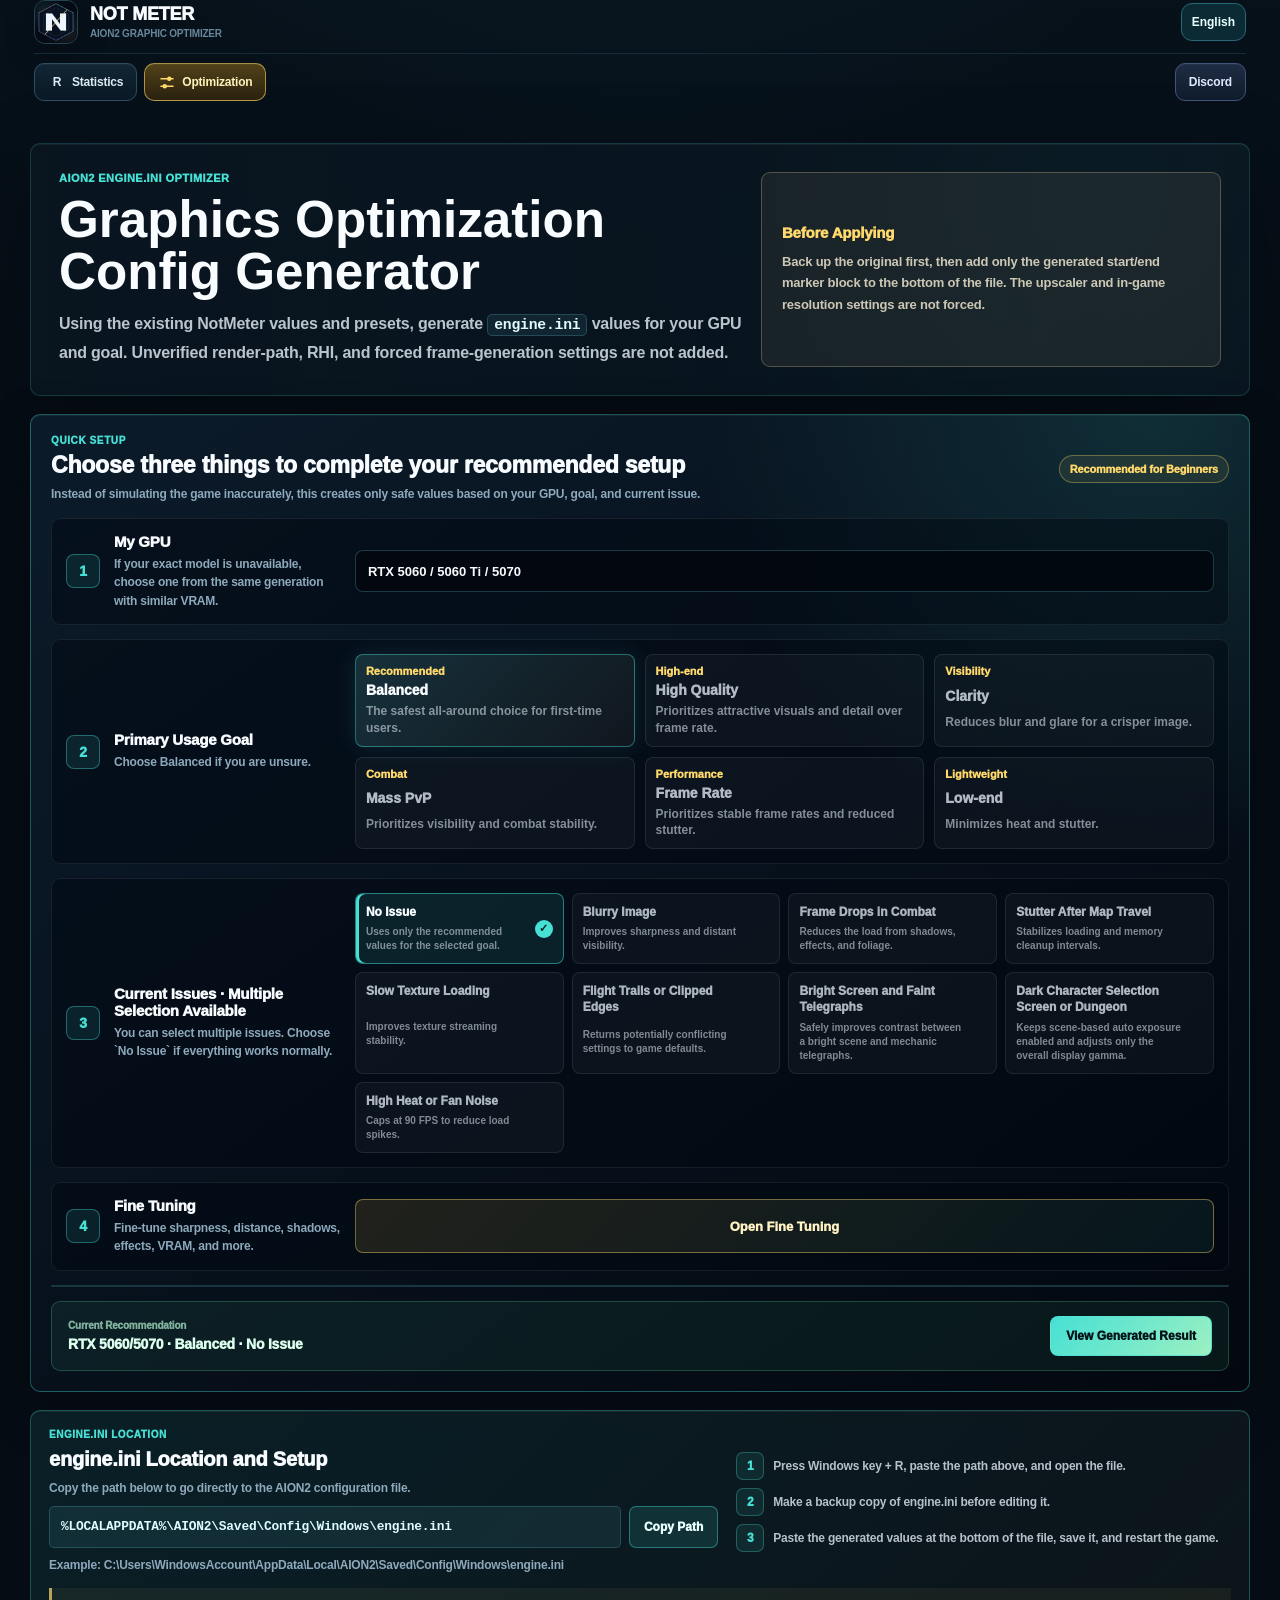
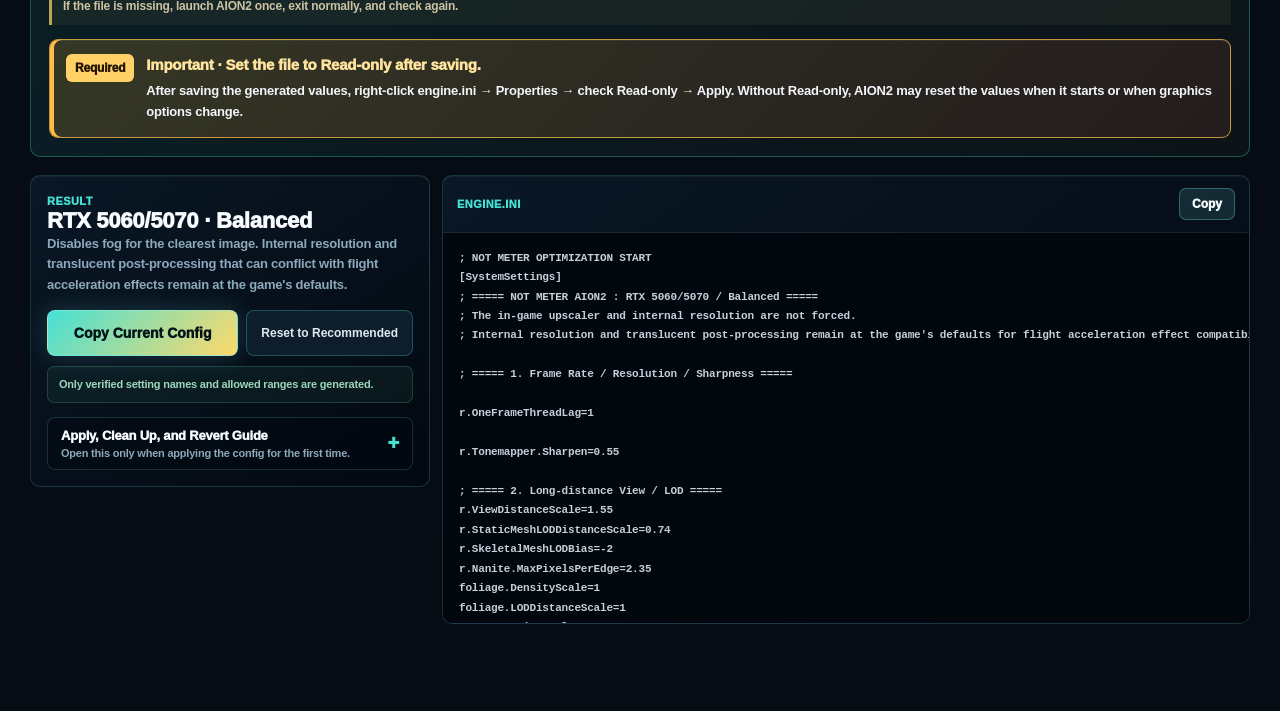
==== commit ba28386c: "최적화 화면 밝기 조절 배포" ====
--- a/docs/optimization.html
+++ b/docs/optimization.html
@@ -259,6 +259,12 @@
             </div>
 
             <div class="control-grid">
+              <label class="range-control visibility-control is-wide">
+                <span>화면 밝기</span>
+                <b data-value-label="brightness">게임 기본값</b>
+                <input type="range" min="0" max="3" step="1" value="0" data-tune="brightness" />
+                <small>캐릭터 선택 화면이나 어두운 던전이 잘 안 보이면 1부터 올리세요. 장면별 자동 노출은 유지하고 전체 화면 감마만 보정합니다.</small>
+              </label>
               <label class="range-control">
                 <span>선명도</span>
                 <b data-value-label="sharpness">기본</b>
@@ -441,6 +447,7 @@
               <article><b>스킬 입력이 둔함</b><span>입력 반응을 `반응속도 우선`으로 변경</span></article>
               <article><b>비행 가속 중 테두리 잘림·그림자 잔상</b><span>비행 가속 화면 효과를 `게임 효과 우선 (추천)`으로 변경하고, 계속 보이면 모션 블러를 `게임 기본값 유지`로 변경</span></article>
               <article><b>화면이 밝고 기믹 장판이 옅음</b><span>색감·기믹 장판 시인성을 `권장`으로 변경하고, 너무 진하면 `약하게`로 낮춤</span></article>
+              <article><b>캐릭터 선택 화면·던전이 어두움</b><span>화면 밝기를 `조금 밝게`부터 적용하고, 부족할 때만 `밝게`로 올림</span></article>
             </div>
           </div>
         </section>
@@ -450,7 +457,7 @@
     </main>
   </div>
 
-  <script src="./assets/optimization-copy.js?v=20260814-1"></script>
-  <script src="./assets/optimization.js?v=20260814-1"></script>
+  <script src="./assets/optimization-copy.js?v=20260815-1"></script>
+  <script src="./assets/optimization.js?v=20260815-1"></script>
 </body>
 </html>
